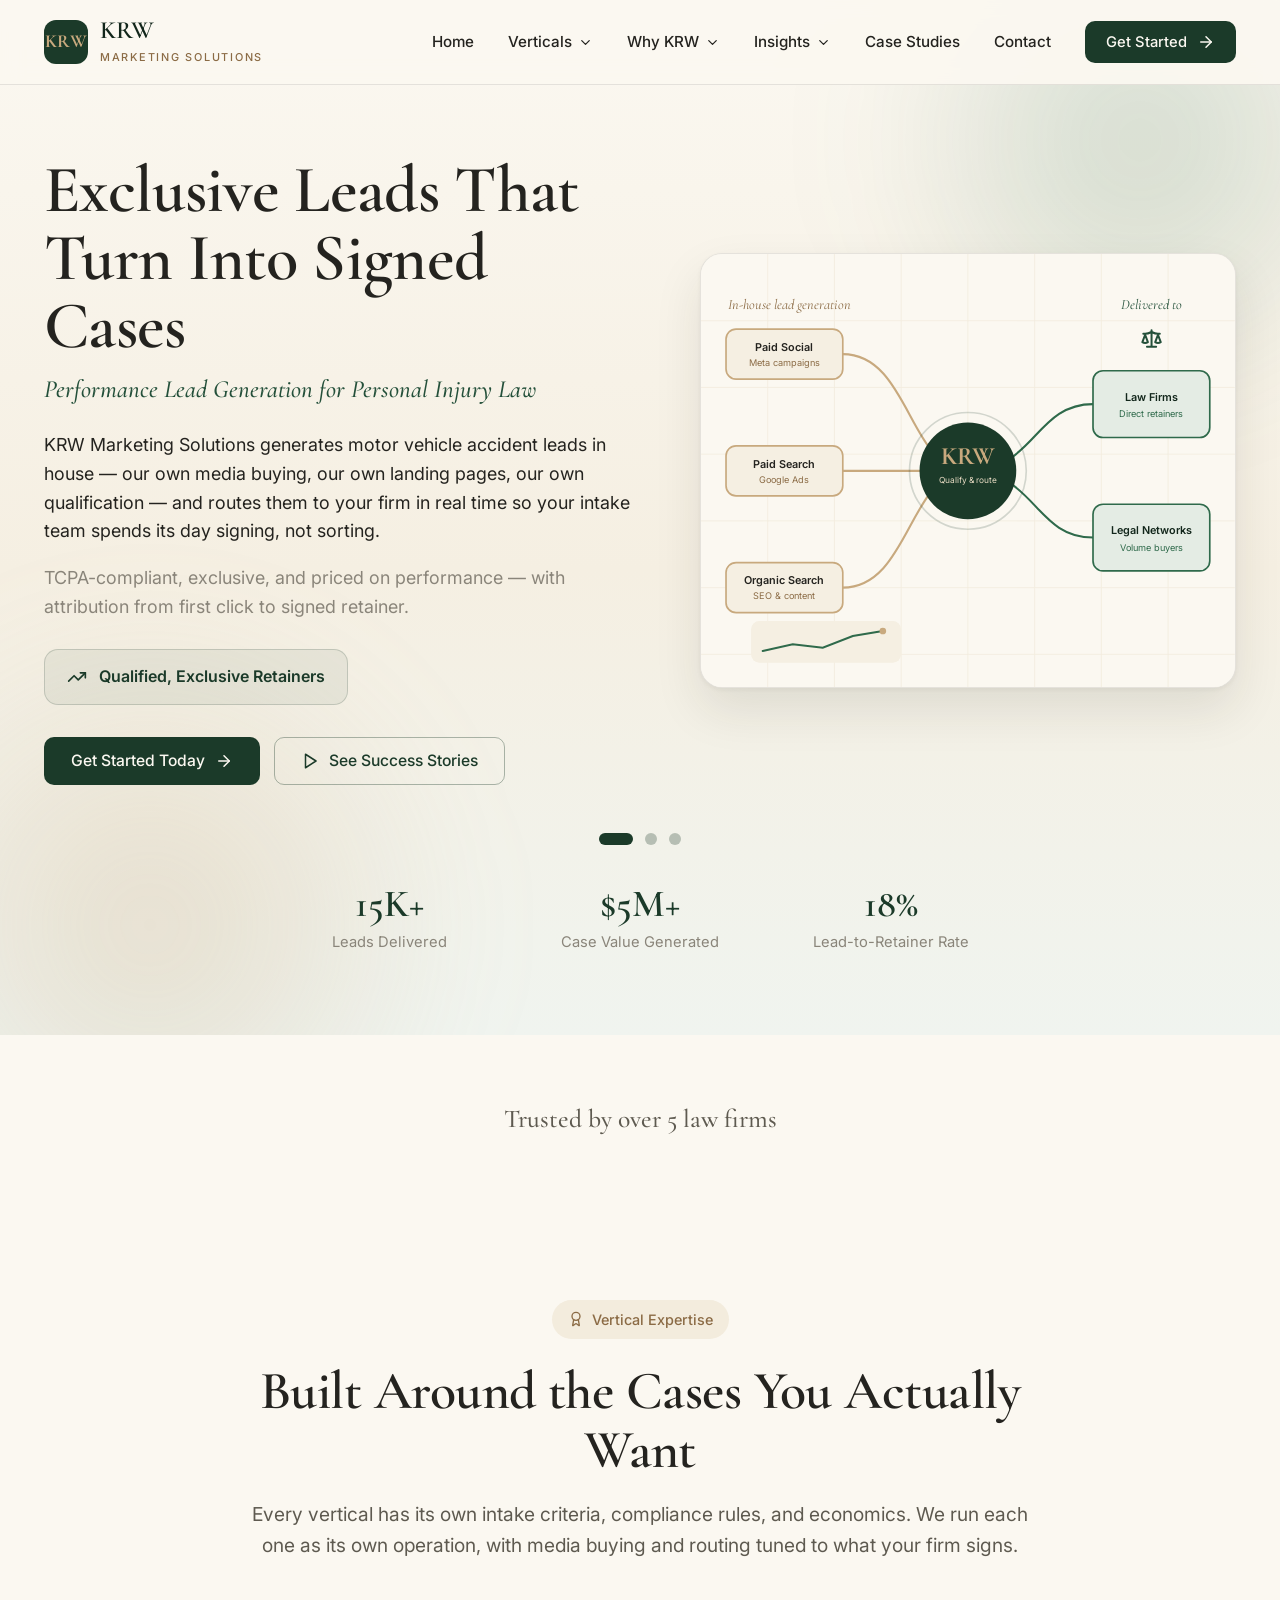
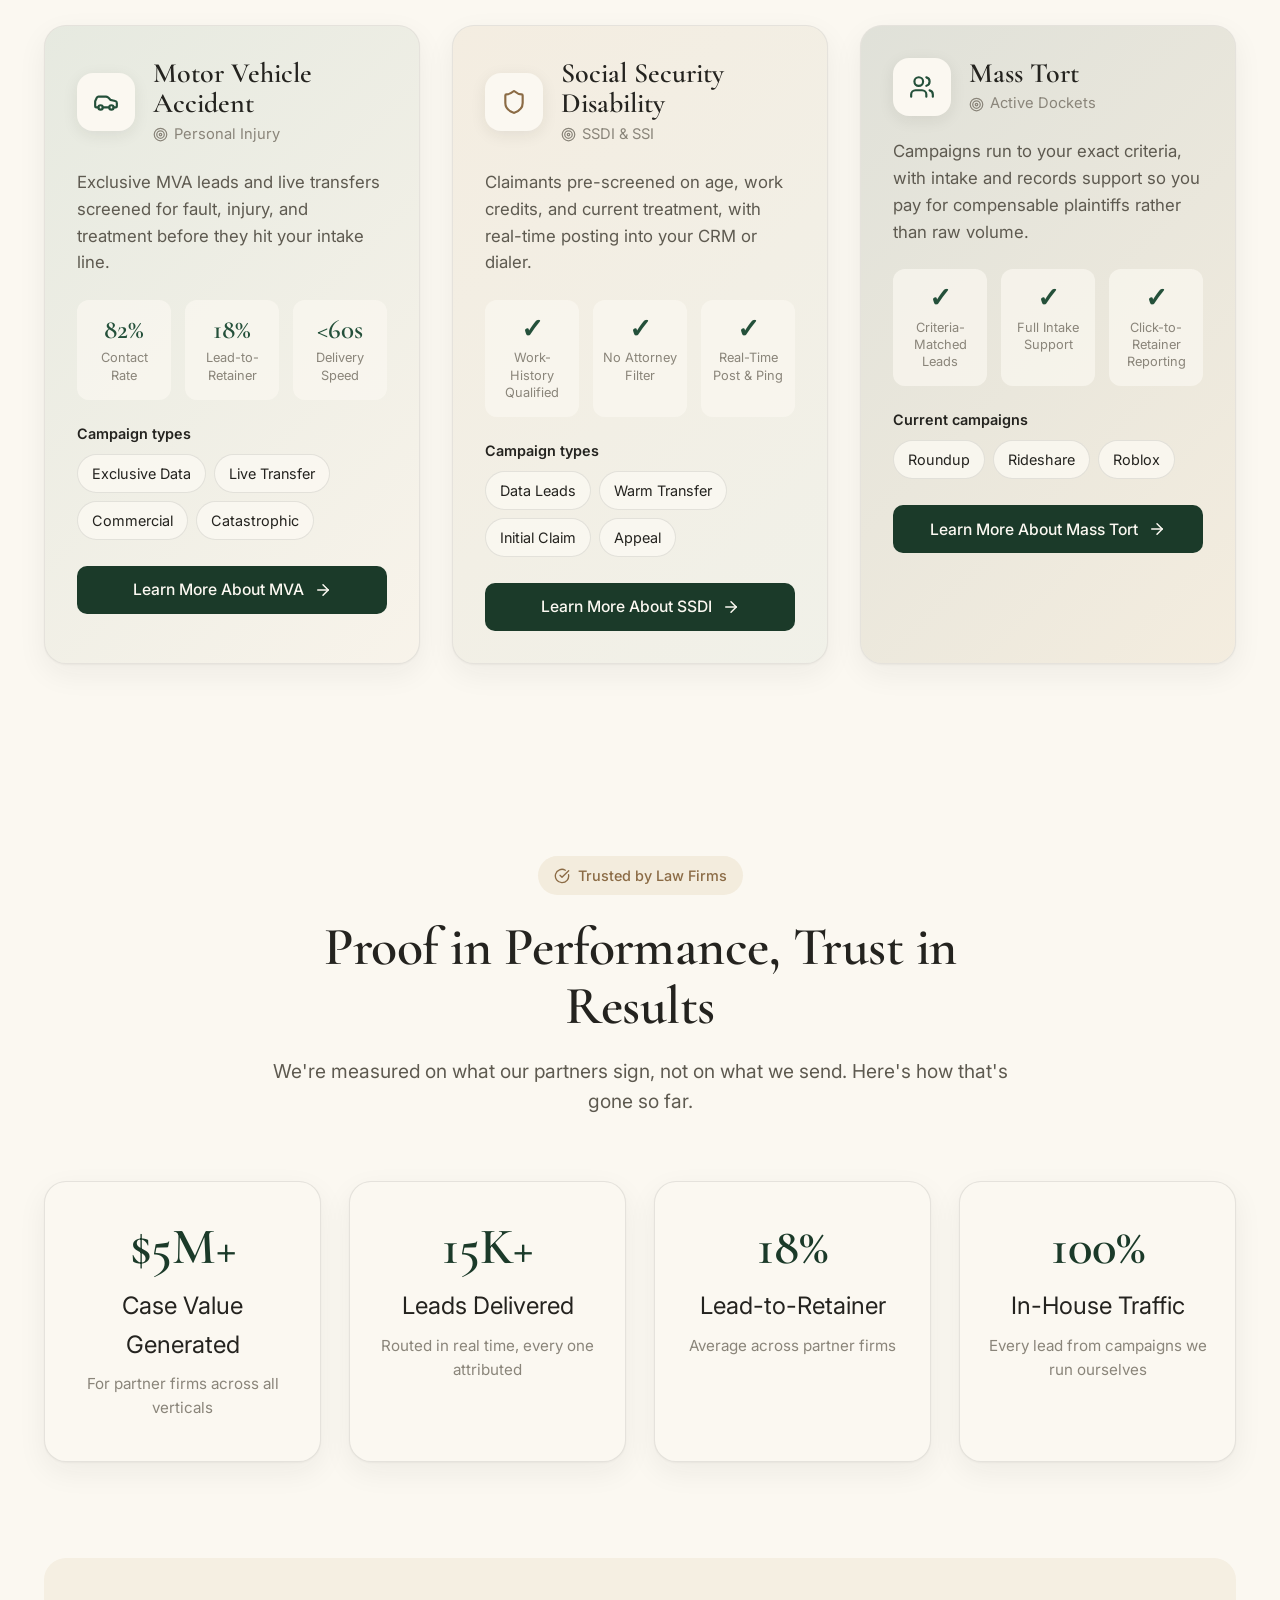
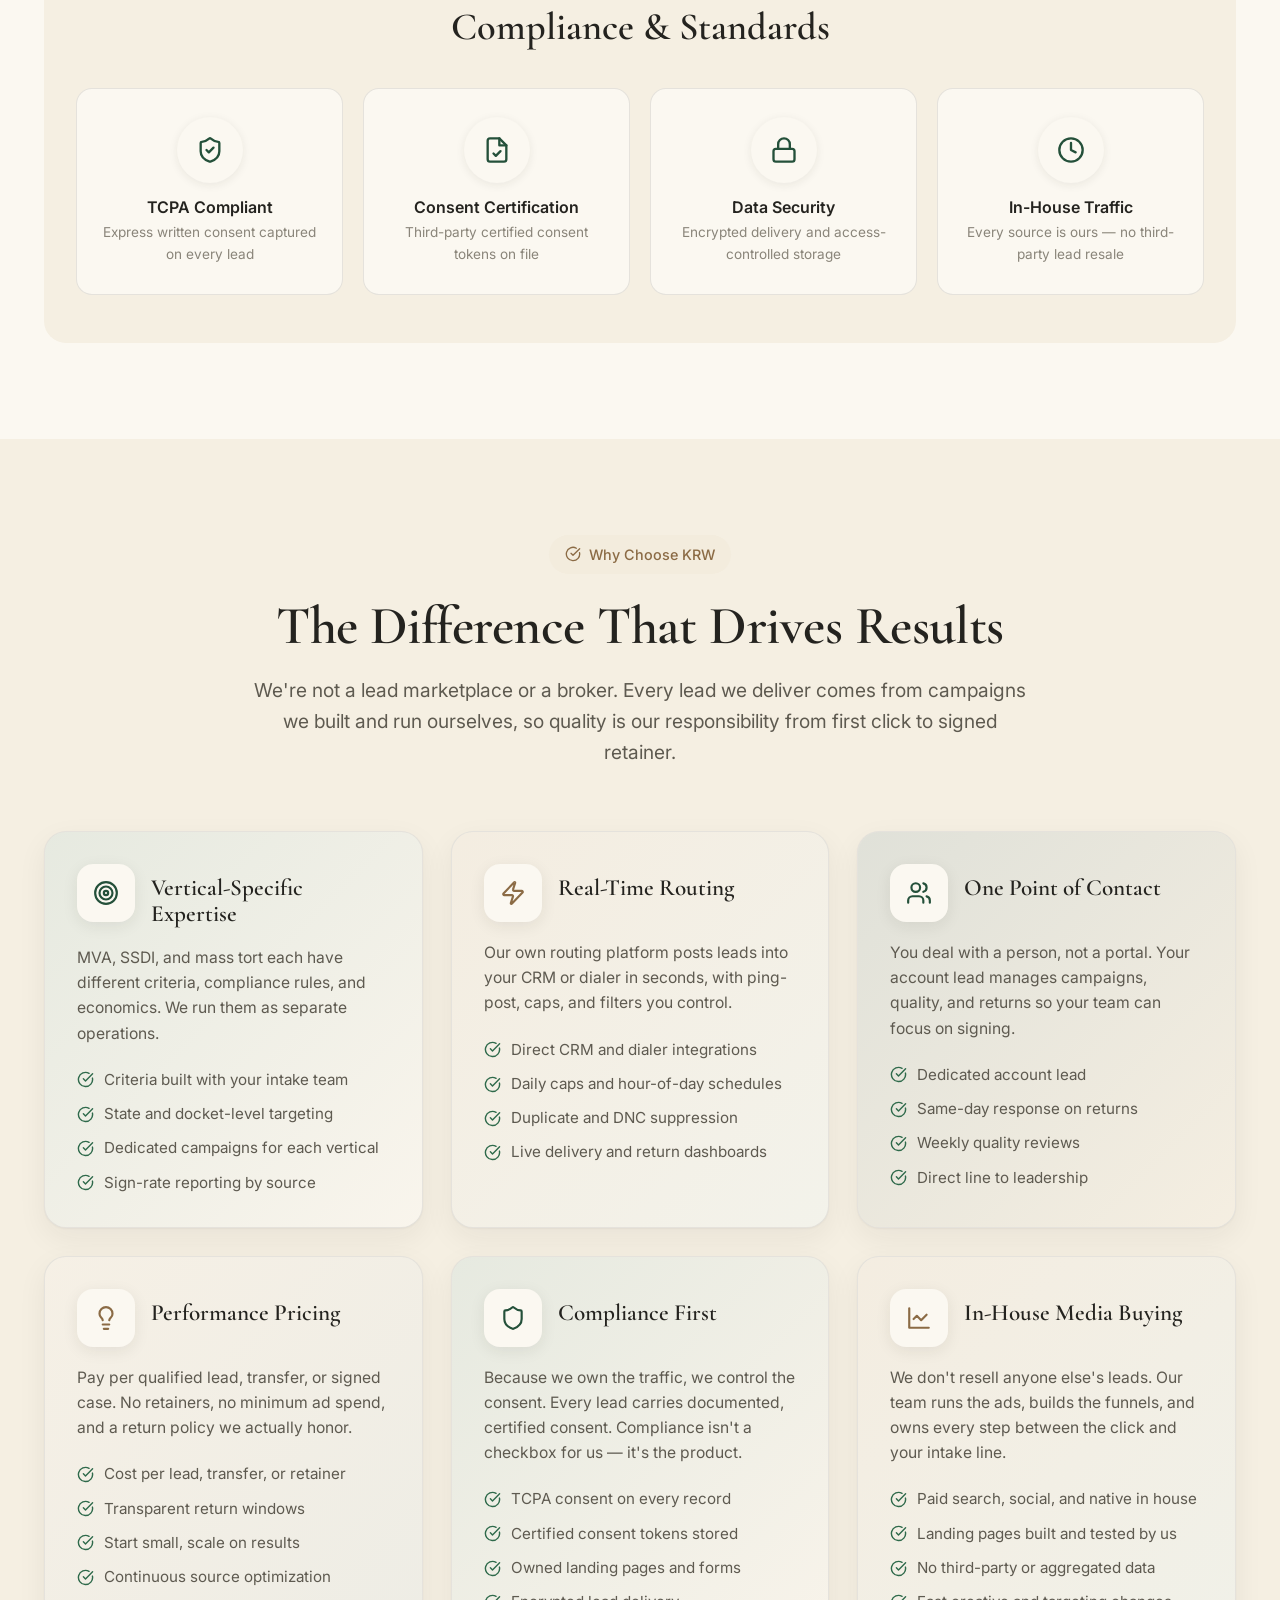
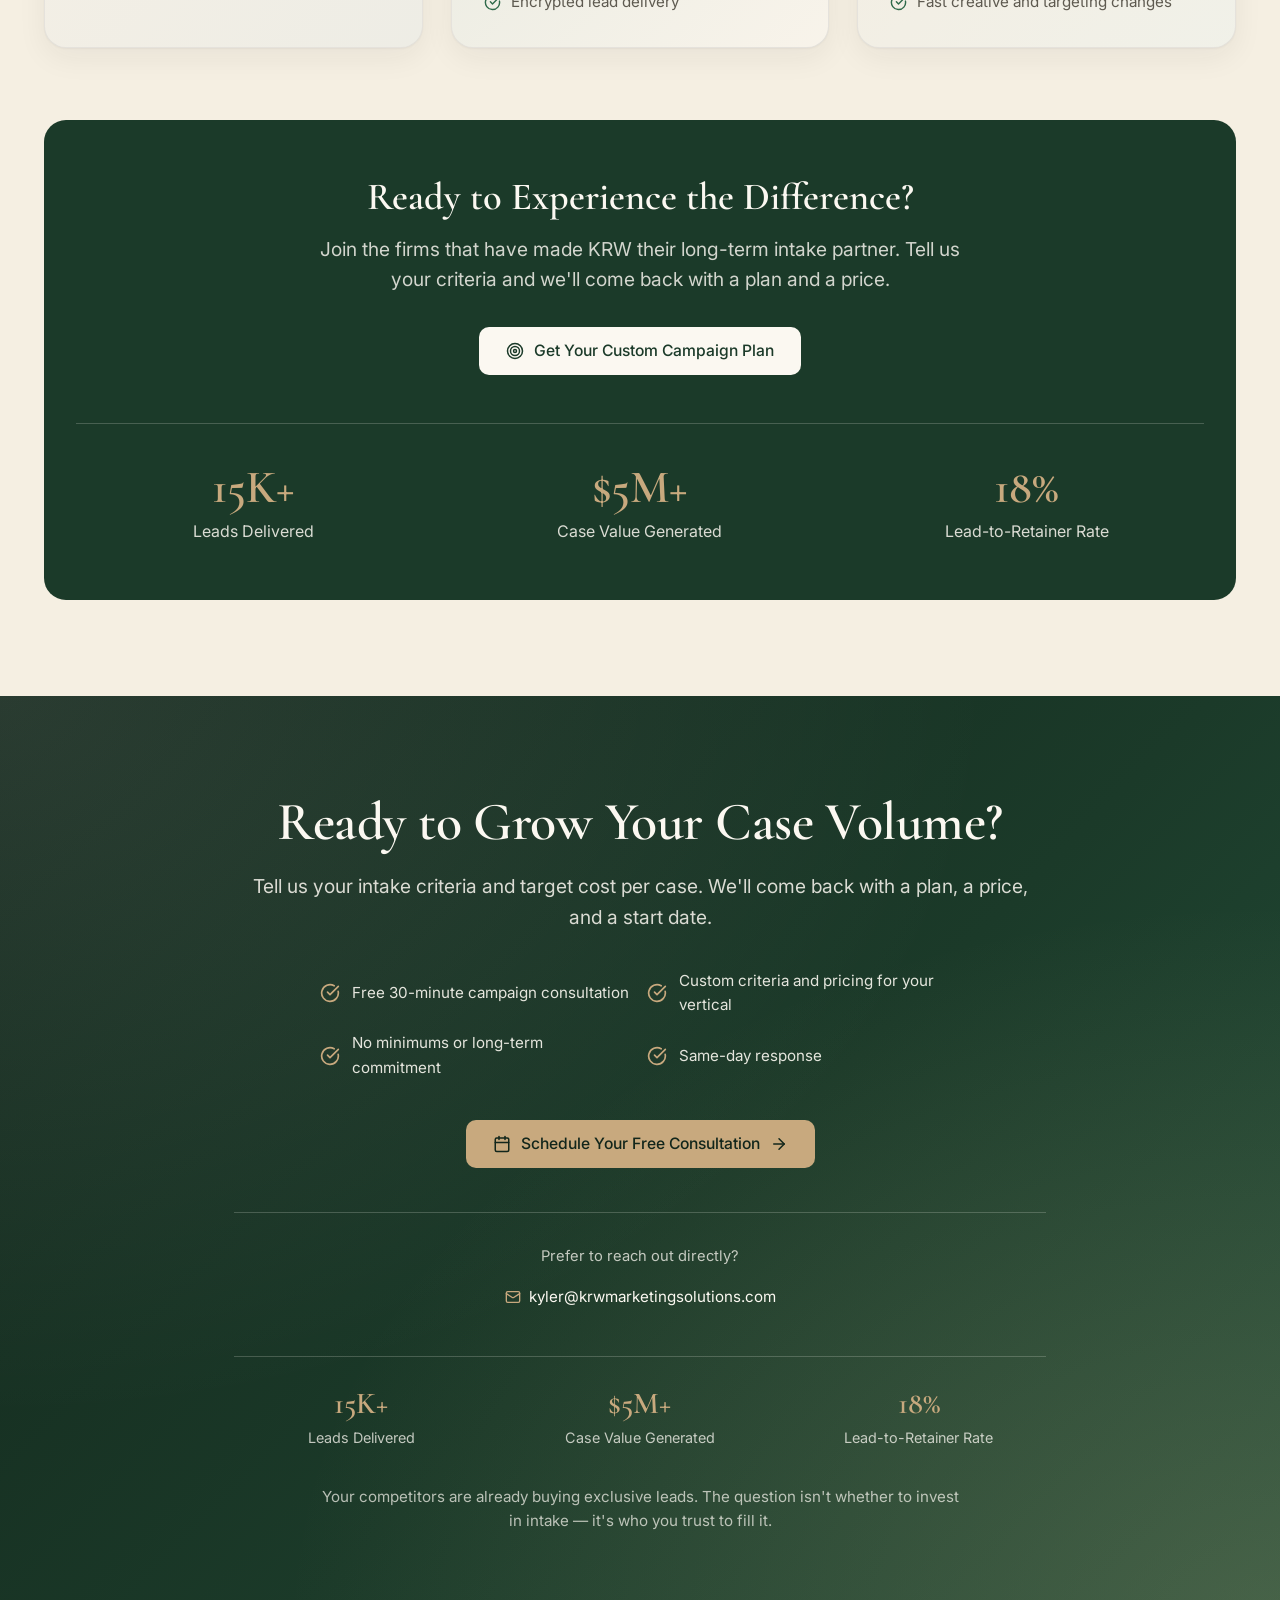
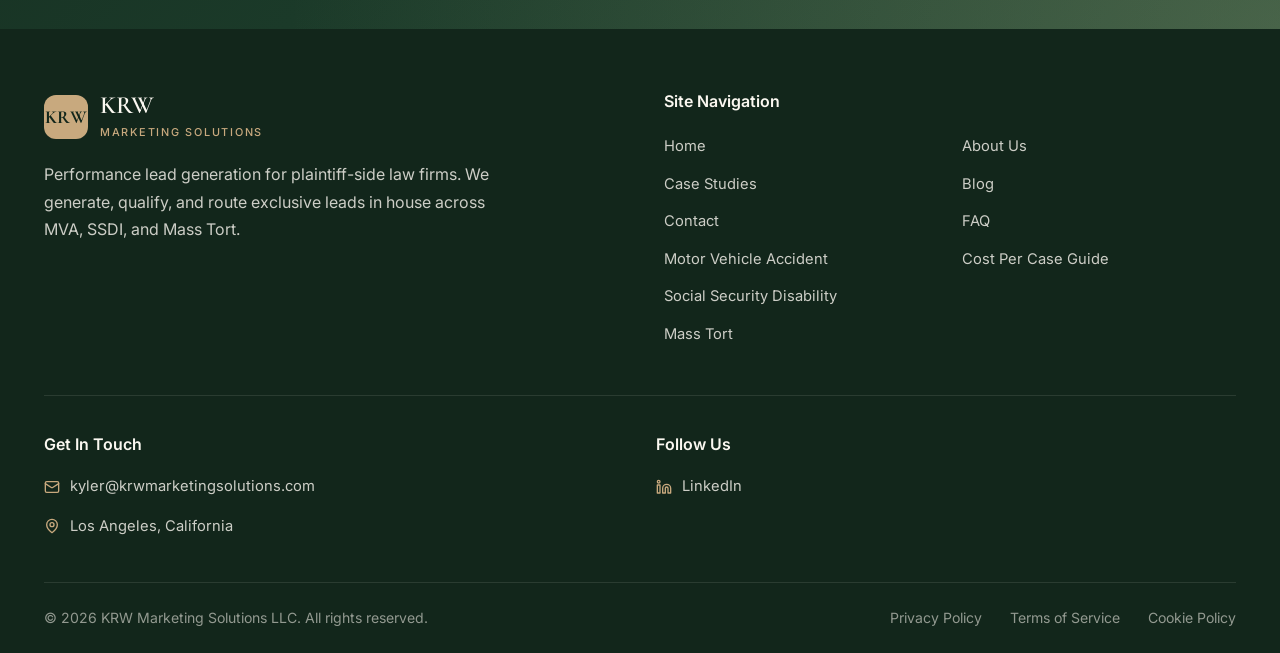
==== site/index.html @ 272a2d47 "Add the live homepage as the site base. This is the HTML currently served at krwmarketingsolutions.c" ====
<!DOCTYPE html>
<html lang="en">
<head>
  <meta charset="UTF-8">
<meta property="og:image" content="https://krwmarketingsolutions.com/.netlify/og-image/ad2ff3c24382fea40430a15f5a43f5e6.jpg">
<meta property="og:image:width" content="1200">
<meta property="og:image:height" content="630">

  <meta name="viewport" content="width=device-width, initial-scale=1.0">
  <title>KRW Marketing Solutions – Performance Lead Generation for Law Firms</title>
  <meta name="description" content="KRW Marketing Solutions generates exclusive, compliant leads in house for plaintiff-side law firms across MVA, SSDI, and Mass Tort.">
  <meta name="author" content="KRW Marketing Solutions LLC">

  <link rel="preconnect" href="https://fonts.googleapis.com">
  <link rel="preconnect" href="https://fonts.gstatic.com" crossorigin>
  <link href="https://fonts.googleapis.com/css2?family=Cormorant+Garamond:ital,wght@0,500;0,600;0,700;1,500;1,600&family=Inter:wght@400;500;600&display=swap" rel="stylesheet">

  <style>
    /* ============================================================
       TOKENS
       ============================================================ */
    :root {
      --green-900: #12261B;
      --green-800: #1B3A29;
      --green-700: #24503A;
      --green-600: #2F6A4B;
      --green-100: #E4ECE4;
      --green-050: #F0F4EF;

      --cream-050: #FBF8F1;
      --cream-100: #F5EFE2;
      --cream-200: #ECE3CF;

      --tan-700: #8B6B45;
      --tan-600: #A98860;
      --tan-500: #C8A97E;
      --tan-200: #E9DCC4;
      --tan-100: #F3ECDD;

      --ink: #24231F;
      --ink-soft: #5E5A50;
      --ink-muted: #8A857A;
      --line: rgba(36, 35, 31, 0.10);

      --serif: "Cormorant Garamond", Georgia, "Times New Roman", serif;
      --sans: "Inter", -apple-system, BlinkMacSystemFont, "Segoe UI", Roboto, sans-serif;

      --radius-lg: 22px;
      --radius-md: 14px;
      --radius-sm: 8px;
      --shadow-soft: 0 1px 2px rgba(36, 35, 31, 0.04), 0 10px 30px rgba(36, 35, 31, 0.06);
      --shadow-lift: 0 2px 4px rgba(36, 35, 31, 0.05), 0 22px 48px rgba(36, 35, 31, 0.10);

      --container: 1240px;
      --nav-h: 84px;
    }

    /* ============================================================
       BASE
       ============================================================ */
    *, *::before, *::after { box-sizing: border-box; }
    html { scroll-behavior: smooth; }
    body {
      margin: 0;
      font-family: var(--sans);
      font-size: 16px;
      line-height: 1.6;
      color: var(--ink);
      background: var(--cream-050);
      -webkit-font-smoothing: antialiased;
    }
    img, svg { max-width: 100%; display: block; }
    a { color: inherit; text-decoration: none; }
    button { font: inherit; cursor: pointer; }
    h1, h2, h3, h4 { margin: 0; font-family: var(--serif); font-weight: 600; line-height: 1.1; color: var(--ink); }
    p { margin: 0; }
    ul { margin: 0; padding: 0; list-style: none; }

    :focus-visible { outline: 2px solid var(--tan-600); outline-offset: 3px; border-radius: 4px; }
    @media (prefers-reduced-motion: reduce) {
      *, *::before, *::after { animation: none !important; transition: none !important; }
      html { scroll-behavior: auto; }
    }

    .container { width: 100%; max-width: var(--container); margin: 0 auto; padding: 0 24px; }
    .section { padding: 96px 0; }
    .section--tight { padding: 64px 0; }

    /* Type scale */
    .h-display { font-size: clamp(2.6rem, 5.2vw, 4.4rem); font-weight: 600; letter-spacing: -0.01em; line-height: 1.02; }
    .h1 { font-size: clamp(2.3rem, 4.2vw, 3.6rem); letter-spacing: -0.01em; }
    .h2 { font-size: clamp(1.9rem, 3vw, 2.6rem); }
    .h3 { font-size: 1.75rem; }
    .h4 { font-size: 1.45rem; }
    .lead { font-size: 1.2rem; line-height: 1.6; color: var(--ink-soft); }
    .body-sm { font-size: 0.95rem; color: var(--ink-soft); }
    .serif-italic { font-family: var(--serif); font-style: italic; font-weight: 500; }

    .section-head { text-align: center; max-width: 780px; margin: 0 auto 64px; }
    .section-head .h1 { margin-bottom: 20px; }

    /* Badge pill (Palo's soft orange badge → soft tan) */
    .badge {
      display: inline-flex; align-items: center; gap: 8px;
      padding: 8px 16px; border-radius: 999px;
      background: var(--tan-100); color: var(--tan-700);
      font-size: 0.9rem; font-weight: 500; margin-bottom: 22px;
    }
    .badge svg { width: 16px; height: 16px; }

    /* Buttons */
    .btn {
      display: inline-flex; align-items: center; justify-content: center; gap: 10px;
      padding: 14px 26px; border-radius: 10px; border: 1px solid transparent;
      font-size: 0.98rem; font-weight: 500; line-height: 1;
      transition: background-color .2s ease, color .2s ease, border-color .2s ease, transform .2s ease;
      white-space: nowrap;
    }
    .btn svg { width: 18px; height: 18px; }
    .btn--primary { background: var(--green-800); color: var(--cream-050); }
    .btn--primary:hover { background: var(--green-700); }
    .btn--secondary { background: transparent; color: var(--green-800); border-color: rgba(27, 58, 41, 0.35); }
    .btn--secondary:hover { background: var(--green-050); border-color: var(--green-800); }
    .btn--light { background: var(--cream-050); color: var(--green-800); }
    .btn--light:hover { background: var(--cream-200); }
    .btn--tan { background: var(--tan-500); color: var(--green-900); }
    .btn--tan:hover { background: var(--tan-600); }
    .btn--sm { padding: 11px 20px; font-size: 0.92rem; }
    .btn--full { width: 100%; }

    /* ============================================================
       NAV
       ============================================================ */
    .nav {
      position: fixed; top: 0; left: 0; right: 0; z-index: 50;
      background: rgba(251, 248, 241, 0.94);
      backdrop-filter: blur(10px);
      border-bottom: 1px solid var(--line);
    }
    .nav__inner { height: var(--nav-h); display: flex; align-items: center; justify-content: space-between; gap: 24px; }

    .brand { display: flex; align-items: center; gap: 12px; }
    .brand__mark {
      width: 44px; height: 44px; border-radius: 12px;
      background: var(--green-800); color: var(--tan-500);
      display: grid; place-items: center;
      font-family: var(--serif); font-weight: 700; font-size: 1.15rem; letter-spacing: 0.02em;
    }
    .brand__name { font-family: var(--serif); font-weight: 600; font-size: 1.55rem; letter-spacing: 0.01em; color: var(--green-900); line-height: 1; }
    .brand__sub { display: block; font-family: var(--sans); font-size: 0.68rem; letter-spacing: 0.16em; color: var(--tan-700); margin-top: 3px; font-weight: 500; }

    .nav__links { display: none; align-items: center; gap: 34px; }
    @media (min-width: 1024px) { .nav__links { display: flex; } }

    .nav__link, .nav__drop > button {
      position: relative; background: none; border: 0; padding: 6px 0;
      font-size: 0.95rem; font-weight: 500; color: var(--ink);
      display: inline-flex; align-items: center; gap: 6px;
    }
    .nav__link::after, .nav__drop > button::after {
      content: ""; position: absolute; left: 0; bottom: 0; height: 2px; width: 0;
      background: var(--tan-600); transition: width .25s ease;
    }
    .nav__link:hover::after, .nav__drop:hover > button::after { width: 100%; }
    .nav__drop { position: relative; }
    .nav__drop svg { width: 15px; height: 15px; transition: transform .2s ease; }
    .nav__drop:hover svg { transform: rotate(180deg); }
    .nav__menu {
      position: absolute; top: calc(100% + 10px); left: 0; min-width: 210px;
      background: var(--cream-050); border: 1px solid var(--line); border-radius: 12px;
      box-shadow: var(--shadow-lift); padding: 8px 0;
      opacity: 0; visibility: hidden; transform: translateY(6px);
      transition: opacity .18s ease, transform .18s ease, visibility .18s;
    }
    .nav__drop:hover .nav__menu, .nav__drop:focus-within .nav__menu { opacity: 1; visibility: visible; transform: translateY(0); }
    .nav__menu a { display: block; padding: 9px 16px; font-size: 0.92rem; color: var(--ink); }
    .nav__menu a:hover { background: var(--green-050); color: var(--green-800); }

    .nav__toggle {
      display: inline-grid; place-items: center; width: 42px; height: 42px;
      border: 1px solid var(--line); border-radius: 10px; background: transparent; color: var(--ink);
    }
    .nav__toggle svg { width: 22px; height: 22px; }
    @media (min-width: 1024px) { .nav__toggle { display: none; } }

    .nav__mobile {
      display: none; border-top: 1px solid var(--line); padding: 16px 0 24px;
      background: var(--cream-050);
    }
    .nav__mobile.is-open { display: block; }
    .nav__mobile a, .nav__mobile summary { display: block; padding: 10px 0; font-weight: 500; }
    .nav__mobile details { border-bottom: 1px solid var(--line); }
    .nav__mobile summary { cursor: pointer; list-style: none; display: flex; justify-content: space-between; align-items: center; }
    .nav__mobile summary::-webkit-details-marker { display: none; }
    .nav__mobile details a { padding: 8px 0 8px 16px; font-weight: 400; color: var(--ink-soft); }
    .nav__mobile .btn { margin-top: 16px; }

    /* ============================================================
       HERO
       ============================================================ */
    .hero {
      position: relative; isolation: isolate; overflow: hidden;
      padding: calc(var(--nav-h) + 72px) 0 80px;
      background: linear-gradient(180deg, var(--cream-050) 0%, var(--cream-100) 55%, var(--green-050) 100%);
    }
    .hero__glow { position: absolute; z-index: -1; border-radius: 50%; filter: blur(60px); pointer-events: none; }
    .hero__glow--a { top: -140px; right: -140px; width: 560px; height: 560px; background: radial-gradient(closest-side, rgba(47,106,75,0.20), rgba(47,106,75,0)); }
    .hero__glow--b { bottom: -200px; left: -160px; width: 620px; height: 620px; background: radial-gradient(closest-side, rgba(200,169,126,0.28), rgba(200,169,126,0)); }

    .hero__grid { display: grid; gap: 48px; align-items: center; }
    @media (min-width: 1024px) { .hero__grid { grid-template-columns: 1.05fr 0.95fr; gap: 64px; } }

    .hero__sub { font-size: 1.55rem; color: var(--green-700); margin: 10px 0 22px; }
    .hero__text { font-size: 1.12rem; color: var(--ink); max-width: 620px; margin-bottom: 18px; }
    .hero__note { font-size: 1.12rem; color: var(--ink-muted); max-width: 620px; margin-bottom: 28px; }

    .hero__pill {
      display: inline-flex; align-items: center; gap: 12px;
      padding: 14px 22px; border-radius: 14px;
      background: rgba(27, 58, 41, 0.06); border: 1px solid rgba(27, 58, 41, 0.18);
      color: var(--green-800); font-weight: 600; margin-bottom: 32px;
    }
    .hero__pill svg { width: 20px; height: 20px; }
    .hero__actions { display: flex; flex-wrap: wrap; gap: 14px; }

    .hero__visual {
      border-radius: var(--radius-lg); overflow: hidden;
      background: var(--cream-050); border: 1px solid var(--line);
      box-shadow: var(--shadow-lift);
    }
    .hero__visual svg { width: 100%; height: auto; }

    .hero__slide { display: none; }
    .hero__slide.is-active { display: block; }

    .hero__dots { display: flex; justify-content: center; gap: 12px; margin: 48px 0 40px; }
    .hero__dot {
      width: 12px; height: 12px; border-radius: 999px; border: 0; padding: 0;
      background: rgba(27, 58, 41, 0.28); transition: width .3s ease, background-color .3s ease;
    }
    .hero__dot:hover { background: rgba(27, 58, 41, 0.5); }
    .hero__dot.is-active { width: 34px; background: var(--green-800); }

    .hero__stats { display: grid; grid-template-columns: repeat(3, 1fr); gap: 32px; max-width: 720px; margin: 0 auto; text-align: center; }
    .hero__stat-num { font-family: var(--serif); font-weight: 600; font-size: 2.4rem; color: var(--green-800); line-height: 1; margin-bottom: 8px; }
    .hero__stat-label { font-size: 0.92rem; color: var(--ink-muted); }
    @media (max-width: 640px) { .hero__stats { grid-template-columns: 1fr; gap: 24px; } }

    /* ============================================================
       LOGO STRIP
       ============================================================ */
    .logos { text-align: center; }
    .logos p { font-family: var(--serif); font-size: 1.6rem; font-weight: 500; color: var(--ink-soft); }
    .logos__row { display: flex; flex-wrap: wrap; justify-content: center; align-items: center; gap: 20px 48px; opacity: 0.85; }
    .logos__item {
      font-family: var(--serif); font-size: 1.4rem; font-weight: 600; letter-spacing: 0.02em;
      color: var(--ink-soft); padding: 10px 6px; border-bottom: 2px solid transparent;
    }

    /* ============================================================
       CARDS (shared)
       ============================================================ */
    .card {
      position: relative; overflow: hidden;
      background: var(--cream-050); border: 1px solid var(--line);
      border-radius: var(--radius-lg); box-shadow: var(--shadow-soft);
    }
    .card--tint::before {
      content: ""; position: absolute; inset: 0; z-index: 0;
      background: linear-gradient(135deg, var(--tint-a, rgba(47,106,75,0.08)), var(--tint-b, rgba(200,169,126,0.10)));
    }
    .card > * { position: relative; z-index: 1; }

    .icon-box {
      width: 58px; height: 58px; border-radius: 16px; flex-shrink: 0;
      background: var(--cream-050); box-shadow: 0 4px 16px rgba(36,35,31,0.08);
      display: grid; place-items: center; color: var(--green-700);
    }
    .icon-box svg { width: 26px; height: 26px; }
    .icon-box--tan { color: var(--tan-700); }

    .check-list li { display: flex; align-items: center; gap: 10px; font-size: 0.95rem; color: var(--ink-soft); }
    .check-list li + li { margin-top: 10px; }
    .check-list svg { width: 17px; height: 17px; flex-shrink: 0; color: var(--green-600); }

    /* ============================================================
       VERTICALS
       ============================================================ */
    .verticals__grid { display: grid; gap: 32px; }
    @media (min-width: 768px) { .verticals__grid { grid-template-columns: 1fr 1fr; } }
    @media (min-width: 1100px) { .verticals__grid { grid-template-columns: repeat(3, 1fr); } .vcard { padding: 28px; } .vcard__stats { gap: 10px; } }

    .vcard { padding: 32px; }
    .vcard__head { display: flex; align-items: center; gap: 18px; margin-bottom: 22px; }
    .vcard__meta { display: flex; align-items: center; gap: 6px; font-size: 0.92rem; color: var(--ink-muted); margin-top: 4px; }
    .vcard__meta svg { width: 15px; height: 15px; }
    .vcard__desc { font-size: 1.05rem; color: var(--ink-soft); margin-bottom: 24px; }
    .vcard__stats { display: grid; grid-template-columns: repeat(3, 1fr); gap: 14px; margin-bottom: 26px; }
    @media (max-width: 520px) { .vcard__stats { grid-template-columns: 1fr; } }
    .vcard__stat { text-align: center; padding: 16px 10px; border-radius: 12px; background: rgba(251, 248, 241, 0.7); }
    .vcard__stat-num { font-family: var(--serif); font-weight: 600; font-size: 1.7rem; color: var(--green-700); line-height: 1; margin-bottom: 6px; }
    .vcard__stat-label { font-size: 0.8rem; color: var(--ink-muted); line-height: 1.35; }
    .vcard__features { margin-bottom: 26px; }
    .vcard__features h4 { font-family: var(--sans); font-size: 0.9rem; font-weight: 600; margin-bottom: 12px; }
    .chips { display: flex; flex-wrap: wrap; gap: 8px; }
    .chip { padding: 7px 14px; border-radius: 999px; background: rgba(251, 248, 241, 0.85); border: 1px solid var(--line); font-size: 0.9rem; }

    /* ============================================================
       PROOF
       ============================================================ */
    .proof__stats { display: grid; gap: 28px; margin-bottom: 96px; }
    @media (min-width: 640px) { .proof__stats { grid-template-columns: 1fr 1fr; } }
    @media (min-width: 1024px) { .proof__stats { grid-template-columns: repeat(4, 1fr); } }
    .stat-card { text-align: center; padding: 40px 24px; }
    .stat-card__num { font-family: var(--serif); font-weight: 600; font-size: 3.2rem; line-height: 1; color: var(--green-800); margin-bottom: 14px; }
    .stat-card__title { font-size: 1.5rem; margin-bottom: 8px; }
    .stat-card__desc { font-size: 0.95rem; color: var(--ink-muted); }

    .proof__sub { text-align: center; margin-bottom: 48px; }


    .awards { background: var(--cream-100); border-radius: var(--radius-lg); padding: 48px 32px; }
    .awards .h2 { text-align: center; margin-bottom: 40px; }
    .awards__grid { display: grid; gap: 20px; }
    @media (min-width: 640px) { .awards__grid { grid-template-columns: 1fr 1fr; } }
    @media (min-width: 1024px) { .awards__grid { grid-template-columns: repeat(4, 1fr); } }
    .award { text-align: center; padding: 28px 20px; background: var(--cream-050); border-radius: 16px; border: 1px solid var(--line); }
    .award__ring {
      width: 66px; height: 66px; border-radius: 50%; margin: 0 auto 16px;
      display: grid; place-items: center; background: var(--cream-050);
      box-shadow: 0 2px 10px rgba(36,35,31,0.08); color: var(--green-700);
    }
    .award__ring svg { width: 28px; height: 28px; }
    .award h4 { font-family: var(--sans); font-size: 1rem; font-weight: 600; margin-bottom: 6px; }
    .award p { font-size: 0.85rem; color: var(--ink-muted); }

    /* ============================================================
       WHY KRW
       ============================================================ */
    .why { background: var(--cream-100); }
    .why__grid { display: grid; gap: 28px; margin-bottom: 72px; }
    @media (min-width: 768px) { .why__grid { grid-template-columns: 1fr 1fr; } }
    @media (min-width: 1024px) { .why__grid { grid-template-columns: repeat(3, 1fr); } }
    .wcard { padding: 32px; }
    .wcard__head { display: flex; align-items: flex-start; gap: 16px; margin-bottom: 18px; }
    .wcard__head .h4 { padding-top: 12px; }
    .wcard__desc { font-size: 0.98rem; color: var(--ink-soft); margin-bottom: 22px; }

    .cta-box {
      background: var(--green-800); color: var(--cream-050);
      border-radius: var(--radius-lg); padding: 56px 32px; text-align: center;
    }
    .cta-box .h2 { color: var(--cream-050); margin-bottom: 16px; }
    .cta-box .lead { color: rgba(251, 248, 241, 0.82); max-width: 640px; margin: 0 auto 32px; }
    .cta-box__stats {
      display: grid; gap: 32px; margin-top: 48px; padding-top: 40px;
      border-top: 1px solid rgba(251, 248, 241, 0.2);
    }
    @media (min-width: 640px) { .cta-box__stats { grid-template-columns: repeat(3, 1fr); } }
    .cta-box__num { font-family: var(--serif); font-weight: 600; font-size: 2.9rem; line-height: 1; margin-bottom: 8px; color: var(--tan-500); }
    .cta-box__label { color: rgba(251, 248, 241, 0.85); }

    /* ============================================================
       FINAL CTA
       ============================================================ */
    .final {
      position: relative; overflow: hidden; color: var(--cream-050);
      background: linear-gradient(135deg, var(--green-900) 0%, var(--green-800) 55%, var(--green-700) 100%);
    }
    .final::before { content: ""; position: absolute; inset: 0; background: radial-gradient(ellipse at top left, rgba(251,248,241,0.10), transparent 55%); }
    .final::after { content: ""; position: absolute; inset: 0; background: radial-gradient(ellipse at bottom right, rgba(200,169,126,0.22), transparent 55%); }
    .final .container { position: relative; z-index: 1; text-align: center; max-width: 860px; }
    .final .h1 { color: var(--cream-050); margin-bottom: 20px; }
    .final .lead { color: rgba(251, 248, 241, 0.85); margin-bottom: 36px; }
    .final__checks { display: grid; gap: 14px; max-width: 640px; margin: 0 auto 40px; text-align: left; }
    @media (min-width: 640px) { .final__checks { grid-template-columns: 1fr 1fr; } }
    .final__checks li { display: flex; align-items: center; gap: 12px; font-size: 0.95rem; color: rgba(251,248,241,0.9); }
    .final__checks svg { width: 20px; height: 20px; color: var(--tan-500); flex-shrink: 0; }
    .final__direct { margin-top: 44px; padding-top: 32px; border-top: 1px solid rgba(251,248,241,0.2); }
    .final__direct p { color: rgba(251,248,241,0.75); font-size: 0.92rem; margin-bottom: 16px; }
    .final__direct a { display: inline-flex; align-items: center; gap: 8px; color: var(--cream-050); font-size: 0.95rem; }
    .final__direct svg { width: 16px; height: 16px; color: var(--tan-500); }
    .final__stats { display: grid; gap: 24px; margin-top: 44px; padding-top: 32px; border-top: 1px solid rgba(251,248,241,0.2); }
    @media (min-width: 640px) { .final__stats { grid-template-columns: repeat(3, 1fr); } }
    .final__stat-num { font-family: var(--serif); font-weight: 600; font-size: 1.9rem; line-height: 1; margin-bottom: 6px; color: var(--tan-500); }
    .final__stat-label { font-size: 0.9rem; color: rgba(251,248,241,0.75); }
    .final__closing { margin-top: 36px; font-size: 0.95rem; color: rgba(251,248,241,0.7); max-width: 640px; margin-left: auto; margin-right: auto; }

    /* ============================================================
       FOOTER
       ============================================================ */
    .footer { background: var(--green-900); color: rgba(251,248,241,0.8); }
    .footer__top { padding: 64px 0 48px; display: grid; gap: 48px; }
    @media (min-width: 1024px) { .footer__top { grid-template-columns: 1fr 1fr; } }
    .footer .brand__mark { background: var(--tan-500); color: var(--green-900); }
    .footer .brand__name { color: var(--cream-050); }
    .footer .brand__sub { color: var(--tan-500); }
    .footer__about { margin-top: 20px; max-width: 480px; line-height: 1.7; }
    .footer h4 { font-family: var(--sans); font-size: 1rem; font-weight: 600; color: var(--cream-050); margin-bottom: 22px; }
    .footer__cols { display: grid; grid-template-columns: 1fr 1fr; gap: 24px; }
    .footer__cols li + li { margin-top: 12px; }
    .footer__cols a { position: relative; font-size: 0.92rem; }
    .footer__cols a::after { content: ""; position: absolute; left: 0; bottom: -3px; height: 1px; width: 0; background: var(--tan-500); transition: width .25s ease; }
    .footer__cols a:hover { color: var(--cream-050); }
    .footer__cols a:hover::after { width: 100%; }
    .footer__mid { padding: 40px 0; border-top: 1px solid rgba(251,248,241,0.1); display: grid; gap: 32px; }
    @media (min-width: 768px) { .footer__mid { grid-template-columns: 1fr 1fr; } }
    .footer__mid a { display: inline-flex; align-items: center; gap: 10px; font-size: 0.92rem; }
    .footer__mid a:hover { color: var(--cream-050); }
    .footer__mid svg { width: 16px; height: 16px; color: var(--tan-500); }
    .footer__mid li + li { margin-top: 12px; }
    .footer__bottom { padding: 24px 0; border-top: 1px solid rgba(251,248,241,0.1); font-size: 0.88rem; color: rgba(251,248,241,0.55); display: flex; flex-direction: column; gap: 12px; align-items: center; }
    @media (min-width: 768px) { .footer__bottom { flex-direction: row; justify-content: space-between; } }
    .footer__policies { display: flex; gap: 28px; }
    .footer__policies a:hover { color: var(--cream-050); }
  </style>
</head>

<body>

  <!-- ==================================================================
       NAV
       ================================================================== -->
  <nav class="nav" aria-label="Primary">
    <div class="container">
      <div class="nav__inner">
        <a class="brand" href="#top" aria-label="KRW Marketing Solutions home">
          <!-- Swap the mark + wordmark for your logo image when ready -->
          <span class="brand__mark">KRW</span>
          <span>
            <span class="brand__name">KRW</span>
            <span class="brand__sub">MARKETING SOLUTIONS</span>
          </span>
        </a>

        <div class="nav__links">
          <a class="nav__link" href="#top">Home</a>

          <div class="nav__drop">
            <button type="button" aria-haspopup="true">Verticals
              <svg viewBox="0 0 24 24" fill="none" stroke="currentColor" stroke-width="2" stroke-linecap="round" stroke-linejoin="round"><path d="m6 9 6 6 6-6"/></svg>
            </button>
            <div class="nav__menu">
              <a href="#verticals">Motor Vehicle Accident</a>
              <a href="#verticals">Social Security Disability</a>
              <a href="#verticals">Mass Tort</a>
            </div>
          </div>

          <div class="nav__drop">
            <button type="button" aria-haspopup="true">Why KRW
              <svg viewBox="0 0 24 24" fill="none" stroke="currentColor" stroke-width="2" stroke-linecap="round" stroke-linejoin="round"><path d="m6 9 6 6 6-6"/></svg>
            </button>
            <div class="nav__menu">
              <a href="#why">About Us</a>
            </div>
          </div>

          <div class="nav__drop">
            <button type="button" aria-haspopup="true">Insights
              <svg viewBox="0 0 24 24" fill="none" stroke="currentColor" stroke-width="2" stroke-linecap="round" stroke-linejoin="round"><path d="m6 9 6 6 6-6"/></svg>
            </button>
            <div class="nav__menu">
              <a href="#">Blog</a>
              <a href="#">FAQ</a>
              <a href="#">Cost Per Case Guide</a>
            </div>
          </div>

          <a class="nav__link" href="#proof">Case Studies</a>
          <a class="nav__link" href="#contact">Contact</a>
          <a class="btn btn--primary btn--sm" href="#contact">Get Started
            <svg viewBox="0 0 24 24" fill="none" stroke="currentColor" stroke-width="2" stroke-linecap="round" stroke-linejoin="round"><path d="M5 12h14"/><path d="m12 5 7 7-7 7"/></svg>
          </a>
        </div>

        <button class="nav__toggle" type="button" aria-label="Toggle navigation menu" aria-expanded="false" aria-controls="mobileNav">
          <svg viewBox="0 0 24 24" fill="none" stroke="currentColor" stroke-width="2" stroke-linecap="round"><line x1="4" x2="20" y1="6" y2="6"/><line x1="4" x2="20" y1="12" y2="12"/><line x1="4" x2="20" y1="18" y2="18"/></svg>
        </button>
      </div>

      <div class="nav__mobile" id="mobileNav">
        <a href="#top">Home</a>
        <details>
          <summary>Verticals <span>+</span></summary>
          <a href="#verticals">Motor Vehicle Accident</a>
          <a href="#verticals">Social Security Disability</a>
          <a href="#verticals">Mass Tort</a>
        </details>
        <details>
          <summary>Why KRW <span>+</span></summary>
          <a href="#why">About Us</a>
        </details>
        <details>
          <summary>Insights <span>+</span></summary>
          <a href="#">Blog</a>
          <a href="#">FAQ</a>
          <a href="#">Cost Per Case Guide</a>
        </details>
        <a href="#proof">Case Studies</a>
        <a href="#contact">Contact</a>
        <a class="btn btn--primary btn--full" href="#contact">Get Started</a>
      </div>
    </div>
  </nav>

  <main id="top">

    <!-- ==================================================================
         HERO (carousel: MVA / SSDI / Mass Tort)
         ================================================================== -->
    <section class="hero">
      <div class="hero__glow hero__glow--a" aria-hidden="true"></div>
      <div class="hero__glow hero__glow--b" aria-hidden="true"></div>

      <div class="container">

        <!-- Slide 1: MVA -->
        <div class="hero__slide is-active" data-slide="0">
          <div class="hero__grid">
            <div>
              <h1 class="h-display">Exclusive Leads That Turn Into Signed Cases</h1>
              <p class="hero__sub serif-italic">Performance Lead Generation for Personal Injury Law</p>
              <p class="hero__text">KRW Marketing Solutions generates motor vehicle accident leads in house — our own media buying, our own landing pages, our own qualification — and routes them to your firm in real time so your intake team spends its day signing, not sorting.</p>
              <p class="hero__note">TCPA-compliant, exclusive, and priced on performance — with attribution from first click to signed retainer.</p>
              <div class="hero__pill">
                <svg viewBox="0 0 24 24" fill="none" stroke="currentColor" stroke-width="2" stroke-linecap="round" stroke-linejoin="round"><polyline points="22 7 13.5 15.5 8.5 10.5 2 17"/><polyline points="16 7 22 7 22 13"/></svg>
                Qualified, Exclusive Retainers
              </div>
              <div class="hero__actions">
                <a class="btn btn--primary" href="#contact">Get Started Today
                  <svg viewBox="0 0 24 24" fill="none" stroke="currentColor" stroke-width="2" stroke-linecap="round" stroke-linejoin="round"><path d="M5 12h14"/><path d="m12 5 7 7-7 7"/></svg>
                </a>
                <a class="btn btn--secondary" href="#proof">
                  <svg viewBox="0 0 24 24" fill="none" stroke="currentColor" stroke-width="2" stroke-linecap="round" stroke-linejoin="round"><polygon points="6 3 20 12 6 21 6 3"/></svg>
                  See Success Stories
                </a>
              </div>
            </div>
            <div class="hero__visual" aria-hidden="true">
              <!-- Abstract lead-flow illustration: campaigns → KRW → firms -->
              <svg viewBox="0 0 640 520" xmlns="http://www.w3.org/2000/svg" role="img">
                <rect width="640" height="520" fill="#FBF8F1"/>
                <g opacity="0.55" stroke="#ECE3CF" stroke-width="1">
                  <path d="M0 80H640M0 160H640M0 240H640M0 320H640M0 400H640M0 480H640"/>
                  <path d="M80 0V520M160 0V520M240 0V520M320 0V520M400 0V520M480 0V520M560 0V520"/>
                </g>
                <!-- flow paths -->
                <g fill="none" stroke="#C8A97E" stroke-width="2.5" stroke-linecap="round">
                  <path d="M170 120 C 250 120, 250 260, 320 260"/>
                  <path d="M170 260 C 240 260, 240 260, 320 260"/>
                  <path d="M170 400 C 250 400, 250 260, 320 260"/>
                  <path d="M320 260 C 400 260, 400 180, 470 180" stroke="#2F6A4B"/>
                  <path d="M320 260 C 400 260, 400 340, 470 340" stroke="#2F6A4B"/>
                </g>
                <!-- lead sources -->
                <g fill="#F5EFE2" stroke="#C8A97E" stroke-width="2">
                  <rect x="30" y="90" width="140" height="60" rx="12"/>
                  <rect x="30" y="230" width="140" height="60" rx="12"/>
                  <rect x="30" y="370" width="140" height="60" rx="12"/>
                </g>
                <g font-family="Inter, sans-serif" fill="#8B6B45" text-anchor="middle">
                  <text x="100" y="116" font-size="13" font-weight="600" fill="#24231F">Paid Social</text>
                  <text x="100" y="134" font-size="11">Meta campaigns</text>
                  <text x="100" y="256" font-size="13" font-weight="600" fill="#24231F">Paid Search</text>
                  <text x="100" y="274" font-size="11">Google Ads</text>
                  <text x="100" y="396" font-size="13" font-weight="600" fill="#24231F">Organic Search</text>
                  <text x="100" y="414" font-size="11">SEO &amp; content</text>
                </g>
                <text x="32" y="66" text-anchor="start" font-family="Cormorant Garamond, Georgia, serif" font-style="italic" font-size="17" fill="#8B6B45">In-house lead generation</text>
                <!-- KRW hub -->
                <circle cx="320" cy="260" r="58" fill="#1B3A29"/>
                <circle cx="320" cy="260" r="70" fill="none" stroke="#1B3A29" stroke-opacity="0.18" stroke-width="2"/>
                <text x="320" y="252" text-anchor="middle" font-family="Cormorant Garamond, Georgia, serif" font-weight="700" font-size="30" fill="#C8A97E">KRW</text>
                <text x="320" y="274" text-anchor="middle" font-family="Inter, sans-serif" font-size="10" fill="#E9DCC4">Qualify &amp; route</text>
                <!-- buyers -->
                <g fill="#E4ECE4" stroke="#2F6A4B" stroke-width="2">
                  <rect x="470" y="140" width="140" height="80" rx="12"/>
                  <rect x="470" y="300" width="140" height="80" rx="12"/>
                </g>
                <g font-family="Inter, sans-serif" text-anchor="middle">
                  <text x="540" y="176" font-size="13" font-weight="600" fill="#12261B">Law Firms</text>
                  <text x="540" y="196" font-size="11" fill="#2F6A4B">Direct retainers</text>
                  <text x="540" y="336" font-size="13" font-weight="600" fill="#12261B">Legal Networks</text>
                  <text x="540" y="356" font-size="11" fill="#2F6A4B">Volume buyers</text>
                </g>
                <text x="540" y="66" text-anchor="middle" font-family="Cormorant Garamond, Georgia, serif" font-style="italic" font-size="17" fill="#24503A">Delivered to</text>
                <!-- scales of justice glyph -->
                <g fill="none" stroke="#24503A" stroke-width="2.2" stroke-linecap="round" stroke-linejoin="round" transform="translate(527 88) scale(1.1)">
                  <path d="M12 3v18M7 21h10M3 7h2c2 0 5-1 7-2 2 1 5 2 7 2h2"/>
                  <path d="m2 16 3-8 3 8c-.87.65-1.92 1-3 1s-2.13-.35-3-1ZM16 16l3-8 3 8c-.87.65-1.92 1-3 1s-2.13-.35-3-1Z"/>
                </g>
                <!-- chart -->
                <g transform="translate(60 440)">
                  <rect width="180" height="50" rx="10" fill="#F5EFE2"/>
                  <polyline points="14,36 50,28 86,32 122,18 158,12" fill="none" stroke="#2F6A4B" stroke-width="2.5" stroke-linecap="round"/>
                  <circle cx="158" cy="12" r="4" fill="#C8A97E"/>
                </g>
              </svg>
            </div>
          </div>
        </div>

        <!-- Slide 2: SSDI -->
        <div class="hero__slide" data-slide="1">
          <div class="hero__grid">
            <div>
              <h1 class="h-display">Disability Claimants, Delivered Ready to Sign</h1>
              <p class="hero__sub serif-italic">Performance Lead Generation for Social Security Disability</p>
              <p class="hero__text">Pre-screened SSDI leads from our own owned-and-operated traffic, filtered on work history, age, and treatment before they ever reach your intake line.</p>
              <p class="hero__note">Live transfers and real-time posts available, with duplicate protection and a straightforward return policy.</p>
              <div class="hero__pill">
                <svg viewBox="0 0 24 24" fill="none" stroke="currentColor" stroke-width="2" stroke-linecap="round" stroke-linejoin="round"><polyline points="22 7 13.5 15.5 8.5 10.5 2 17"/><polyline points="16 7 22 7 22 13"/></svg>
                Pre-Qualified Claimants
              </div>
              <div class="hero__actions">
                <a class="btn btn--primary" href="#contact">Get Started Today
                  <svg viewBox="0 0 24 24" fill="none" stroke="currentColor" stroke-width="2" stroke-linecap="round" stroke-linejoin="round"><path d="M5 12h14"/><path d="m12 5 7 7-7 7"/></svg>
                </a>
                <a class="btn btn--secondary" href="#proof">
                  <svg viewBox="0 0 24 24" fill="none" stroke="currentColor" stroke-width="2" stroke-linecap="round" stroke-linejoin="round"><polygon points="6 3 20 12 6 21 6 3"/></svg>
                  See Success Stories
                </a>
              </div>
            </div>
            <div class="hero__visual" aria-hidden="true">
              <svg viewBox="0 0 640 520" xmlns="http://www.w3.org/2000/svg" role="img">
                <rect width="640" height="520" fill="#FBF8F1"/>
                <g opacity="0.55" stroke="#ECE3CF" stroke-width="1"><path d="M0 80H640M0 160H640M0 240H640M0 320H640M0 400H640M0 480H640M80 0V520M160 0V520M240 0V520M320 0V520M400 0V520M480 0V520M560 0V520"/></g>
                <g transform="translate(90 80)">
                  <rect width="460" height="360" rx="20" fill="#F5EFE2"/>
                  <text x="230" y="24" text-anchor="middle" font-family="Cormorant Garamond, Georgia, serif" font-style="italic" font-size="17" fill="#8B6B45">Lead sources by performance</text>
                  <!-- Google Paid Search: highlighted as top channel -->
                  <rect x="30" y="40" width="400" height="52" rx="10" fill="#E4ECE4" stroke="#2F6A4B" stroke-width="2.5"/>
                  <text x="48" y="62" font-family="Inter, sans-serif" font-size="14" font-weight="600" fill="#12261B">Google Paid Search</text>
                  <text x="48" y="80" font-family="Inter, sans-serif" font-size="11" fill="#2F6A4B">Highest lead-to-retainer rate</text>
                  <rect x="316" y="53" width="98" height="26" rx="13" fill="#1B3A29"/>
                  <text x="365" y="70" text-anchor="middle" font-family="Inter, sans-serif" font-size="11" font-weight="600" fill="#C8A97E">Top performer</text>
                  <rect x="30" y="108" width="400" height="52" rx="10" fill="#FBF8F1" stroke="#C8A97E" stroke-width="2"/>
                  <text x="48" y="130" font-family="Inter, sans-serif" font-size="14" font-weight="600" fill="#24231F">Meta Paid Social</text>
                  <text x="48" y="148" font-family="Inter, sans-serif" font-size="11" fill="#8B6B45">Scalable volume with in-house creative</text>
                  <path d="M398 129l6 6 12-12" fill="none" stroke="#2F6A4B" stroke-width="3" stroke-linecap="round" stroke-linejoin="round"/>
                  <rect x="30" y="176" width="400" height="52" rx="10" fill="#FBF8F1" stroke="#C8A97E" stroke-width="2"/>
                  <text x="48" y="198" font-family="Inter, sans-serif" font-size="14" font-weight="600" fill="#24231F">Organic Search</text>
                  <text x="48" y="216" font-family="Inter, sans-serif" font-size="11" fill="#8B6B45">SEO-driven, high-intent inquiries</text>
                  <path d="M398 197l6 6 12-12" fill="none" stroke="#2F6A4B" stroke-width="3" stroke-linecap="round" stroke-linejoin="round"/>
                  <rect x="30" y="250" width="400" height="86" rx="14" fill="#1B3A29"/>
                  <text x="230" y="286" text-anchor="middle" font-family="Cormorant Garamond, Georgia, serif" font-weight="600" font-size="30" fill="#C8A97E">Qualified</text>
                  <text x="230" y="312" text-anchor="middle" font-family="Inter, sans-serif" font-size="12" fill="#E9DCC4">Every source screened before it reaches your intake</text>
                </g>
              </svg>
            </div>
          </div>
        </div>

        <!-- Slide 3: Mass Tort -->
        <div class="hero__slide" data-slide="2">
          <div class="hero__grid">
            <div>
              <h1 class="h-display">Signed Plaintiffs, Not Just Inquiries</h1>
              <p class="hero__sub serif-italic">Performance Lead Generation for Mass Tort</p>
              <p class="hero__text">Active campaigns across Roundup, Rideshare, and Roblox, built on criteria you set and priced on what actually closes.</p>
              <p class="hero__note">Full intake support, medical-record verification partners, and transparent cost per signed case.</p>
              <div class="hero__pill">
                <svg viewBox="0 0 24 24" fill="none" stroke="currentColor" stroke-width="2" stroke-linecap="round" stroke-linejoin="round"><polyline points="22 7 13.5 15.5 8.5 10.5 2 17"/><polyline points="16 7 22 7 22 13"/></svg>
                Compensable Case Growth
              </div>
              <div class="hero__actions">
                <a class="btn btn--primary" href="#contact">Get Started Today
                  <svg viewBox="0 0 24 24" fill="none" stroke="currentColor" stroke-width="2" stroke-linecap="round" stroke-linejoin="round"><path d="M5 12h14"/><path d="m12 5 7 7-7 7"/></svg>
                </a>
                <a class="btn btn--secondary" href="#proof">
                  <svg viewBox="0 0 24 24" fill="none" stroke="currentColor" stroke-width="2" stroke-linecap="round" stroke-linejoin="round"><polygon points="6 3 20 12 6 21 6 3"/></svg>
                  See Success Stories
                </a>
              </div>
            </div>
            <div class="hero__visual" aria-hidden="true">
              <svg viewBox="0 0 640 520" xmlns="http://www.w3.org/2000/svg" role="img">
                <rect width="640" height="520" fill="#FBF8F1"/>
                <g opacity="0.55" stroke="#ECE3CF" stroke-width="1"><path d="M0 80H640M0 160H640M0 240H640M0 320H640M0 400H640M0 480H640M80 0V520M160 0V520M240 0V520M320 0V520M400 0V520M480 0V520M560 0V520"/></g>
                <!-- funnel -->
                <g transform="translate(120 70)">
                  <path d="M0 0h400l-60 100H60z" fill="#E9DCC4"/>
                  <path d="M60 110h280l-50 90H110z" fill="#C8A97E"/>
                  <path d="M110 210h180l-35 80h-110z" fill="#2F6A4B"/>
                  <path d="M145 300h110l-15 60h-80z" fill="#1B3A29"/>
                  <text x="200" y="60" text-anchor="middle" font-family="Inter, sans-serif" font-size="16" fill="#8B6B45">Inquiries</text>
                  <text x="200" y="160" text-anchor="middle" font-family="Inter, sans-serif" font-size="16" fill="#12261B">Screened</text>
                  <text x="200" y="256" text-anchor="middle" font-family="Inter, sans-serif" font-size="16" fill="#FBF8F1">Verified</text>
                  <text x="200" y="338" text-anchor="middle" font-family="Cormorant Garamond, Georgia, serif" font-weight="600" font-size="20" fill="#C8A97E">Signed</text>
                </g>
              </svg>
            </div>
          </div>
        </div>

        <!-- Carousel dots -->
        <div class="hero__dots" role="tablist" aria-label="Verticals">
          <button class="hero__dot is-active" type="button" role="tab" aria-selected="true" aria-label="Show Personal Injury" data-dot="0"></button>
          <button class="hero__dot" type="button" role="tab" aria-selected="false" aria-label="Show Social Security Disability" data-dot="1"></button>
          <button class="hero__dot" type="button" role="tab" aria-selected="false" aria-label="Show Mass Tort" data-dot="2"></button>
        </div>

        <div class="hero__stats">
          <div><div class="hero__stat-num">15K+</div><div class="hero__stat-label">Leads Delivered</div></div>
          <div><div class="hero__stat-num">$5M+</div><div class="hero__stat-label">Case Value Generated</div></div>
          <div><div class="hero__stat-num">18%</div><div class="hero__stat-label">Lead-to-Retainer Rate</div></div>
        </div>
      </div>
    </section>

    <!-- ==================================================================
         LOGO STRIP — swap wordmarks for real partner logos
         ================================================================== -->
    <section class="section--tight logos" aria-label="Trusted by leading firms">
      <div class="container">
        <p>Trusted by over 5 law firms</p>
      </div>
    </section>

    <!-- ==================================================================
         VERTICALS
         ================================================================== -->
    <section class="section" id="verticals">
      <div class="container">
        <div class="section-head">
          <span class="badge">
            <svg viewBox="0 0 24 24" fill="none" stroke="currentColor" stroke-width="2" stroke-linecap="round" stroke-linejoin="round"><path d="m15.477 12.89 1.515 8.526a.5.5 0 0 1-.81.47l-3.58-2.687a1 1 0 0 0-1.197 0l-3.586 2.686a.5.5 0 0 1-.81-.469l1.514-8.526"/><circle cx="12" cy="8" r="6"/></svg>
            Vertical Expertise
          </span>
          <h2 class="h1">Built Around the Cases You Actually Want</h2>
          <p class="lead">Every vertical has its own intake criteria, compliance rules, and economics. We run each one as its own operation, with media buying and routing tuned to what your firm signs.</p>
        </div>

        <div class="verticals__grid">

          <!-- MVA -->
          <article class="card card--tint vcard" style="--tint-a: rgba(47,106,75,0.10); --tint-b: rgba(200,169,126,0.06);">
            <div class="vcard__head">
              <div class="icon-box">
                <svg viewBox="0 0 24 24" fill="none" stroke="currentColor" stroke-width="2" stroke-linecap="round" stroke-linejoin="round"><path d="M19 17h2c.6 0 1-.4 1-1v-3c0-.9-.7-1.7-1.5-1.9C18.7 10.6 16 10 16 10s-1.3-1.4-2.2-2.3c-.5-.4-1.1-.7-1.8-.7H5c-.6 0-1.1.4-1.4.9l-1.4 2.9A3.7 3.7 0 0 0 2 12v4c0 .6.4 1 1 1h2"/><circle cx="7" cy="17" r="2"/><path d="M9 17h6"/><circle cx="17" cy="17" r="2"/></svg>
              </div>
              <div>
                <h3 class="h3">Motor Vehicle Accident</h3>
                <div class="vcard__meta">
                  <svg viewBox="0 0 24 24" fill="none" stroke="currentColor" stroke-width="2"><circle cx="12" cy="12" r="10"/><circle cx="12" cy="12" r="6"/><circle cx="12" cy="12" r="2"/></svg>
                  Personal Injury
                </div>
              </div>
            </div>
            <p class="vcard__desc">Exclusive MVA leads and live transfers screened for fault, injury, and treatment before they hit your intake line.</p>
              <div class="vcard__stats">
              <div class="vcard__stat"><div class="vcard__stat-num">82%</div><div class="vcard__stat-label">Contact Rate</div></div>
              <div class="vcard__stat"><div class="vcard__stat-num">18%</div><div class="vcard__stat-label">Lead-to-Retainer</div></div>
              <div class="vcard__stat"><div class="vcard__stat-num">&lt;60s</div><div class="vcard__stat-label">Delivery Speed</div></div>
            </div>
            <div class="vcard__features">
              <h4>Campaign types</h4>
              <div class="chips"><span class="chip">Exclusive Data</span><span class="chip">Live Transfer</span><span class="chip">Commercial</span><span class="chip">Catastrophic</span></div>
            </div>
            <a class="btn btn--primary btn--full" href="#contact">Learn More About MVA
              <svg viewBox="0 0 24 24" fill="none" stroke="currentColor" stroke-width="2" stroke-linecap="round" stroke-linejoin="round"><path d="M5 12h14"/><path d="m12 5 7 7-7 7"/></svg>
            </a>
          </article>

          <!-- SSDI -->
          <article class="card card--tint vcard" style="--tint-a: rgba(200,169,126,0.14); --tint-b: rgba(47,106,75,0.05);">
            <div class="vcard__head">
              <div class="icon-box icon-box--tan">
                <svg viewBox="0 0 24 24" fill="none" stroke="currentColor" stroke-width="2" stroke-linecap="round" stroke-linejoin="round"><path d="M20 13c0 5-3.5 7.5-7.66 8.95a1 1 0 0 1-.67-.01C7.5 20.5 4 18 4 13V6a1 1 0 0 1 1-1c2 0 4.5-1.2 6.24-2.72a1.17 1.17 0 0 1 1.52 0C14.51 3.81 17 5 19 5a1 1 0 0 1 1 1z"/></svg>
              </div>
              <div>
                <h3 class="h3">Social Security Disability</h3>
                <div class="vcard__meta">
                  <svg viewBox="0 0 24 24" fill="none" stroke="currentColor" stroke-width="2"><circle cx="12" cy="12" r="10"/><circle cx="12" cy="12" r="6"/><circle cx="12" cy="12" r="2"/></svg>
                  SSDI &amp; SSI
                </div>
              </div>
            </div>
            <p class="vcard__desc">Claimants pre-screened on age, work credits, and current treatment, with real-time posting into your CRM or dialer.</p>
            <div class="vcard__stats">
              <div class="vcard__stat"><div class="vcard__stat-num">✓</div><div class="vcard__stat-label">Work-History Qualified</div></div>
              <div class="vcard__stat"><div class="vcard__stat-num">✓</div><div class="vcard__stat-label">No Attorney Filter</div></div>
              <div class="vcard__stat"><div class="vcard__stat-num">✓</div><div class="vcard__stat-label">Real-Time Post &amp; Ping</div></div>
            </div>
            <div class="vcard__features">
              <h4>Campaign types</h4>
              <div class="chips"><span class="chip">Data Leads</span><span class="chip">Warm Transfer</span><span class="chip">Initial Claim</span><span class="chip">Appeal</span></div>
            </div>
            <a class="btn btn--primary btn--full" href="#contact">Learn More About SSDI
              <svg viewBox="0 0 24 24" fill="none" stroke="currentColor" stroke-width="2" stroke-linecap="round" stroke-linejoin="round"><path d="M5 12h14"/><path d="m12 5 7 7-7 7"/></svg>
            </a>
          </article>

          <!-- Mass Tort -->
          <article class="card card--tint vcard" style="--tint-a: rgba(27,58,41,0.12); --tint-b: rgba(233,220,196,0.4);">
            <div class="vcard__head">
              <div class="icon-box">
                <svg viewBox="0 0 24 24" fill="none" stroke="currentColor" stroke-width="2" stroke-linecap="round" stroke-linejoin="round"><path d="M16 21v-2a4 4 0 0 0-4-4H6a4 4 0 0 0-4 4v2"/><circle cx="9" cy="7" r="4"/><path d="M22 21v-2a4 4 0 0 0-3-3.87"/><path d="M16 3.13a4 4 0 0 1 0 7.75"/></svg>
              </div>
              <div>
                <h3 class="h3">Mass Tort</h3>
                <div class="vcard__meta">
                  <svg viewBox="0 0 24 24" fill="none" stroke="currentColor" stroke-width="2"><circle cx="12" cy="12" r="10"/><circle cx="12" cy="12" r="6"/><circle cx="12" cy="12" r="2"/></svg>
                  Active Dockets
                </div>
              </div>
            </div>
            <p class="vcard__desc">Campaigns run to your exact criteria, with intake and records support so you pay for compensable plaintiffs rather than raw volume.</p>
            <div class="vcard__stats">
              <div class="vcard__stat"><div class="vcard__stat-num">✓</div><div class="vcard__stat-label">Criteria-Matched Leads</div></div>
              <div class="vcard__stat"><div class="vcard__stat-num">✓</div><div class="vcard__stat-label">Full Intake Support</div></div>
              <div class="vcard__stat"><div class="vcard__stat-num">✓</div><div class="vcard__stat-label">Click-to-Retainer Reporting</div></div>
            </div>
            <div class="vcard__features">
              <h4>Current campaigns</h4>
              <div class="chips"><span class="chip">Roundup</span><span class="chip">Rideshare</span><span class="chip">Roblox</span></div>
            </div>
            <a class="btn btn--primary btn--full" href="#contact">Learn More About Mass Tort
              <svg viewBox="0 0 24 24" fill="none" stroke="currentColor" stroke-width="2" stroke-linecap="round" stroke-linejoin="round"><path d="M5 12h14"/><path d="m12 5 7 7-7 7"/></svg>
            </a>
          </article>

        </div>
      </div>
    </section>

    <!-- ==================================================================
         PROOF: stats, compliance
         ================================================================== -->
    <section class="section" id="proof">
      <div class="container">
        <div class="section-head">
          <span class="badge">
            <svg viewBox="0 0 24 24" fill="none" stroke="currentColor" stroke-width="2" stroke-linecap="round" stroke-linejoin="round"><path d="M21.801 10A10 10 0 1 1 17 3.335"/><path d="m9 11 3 3L22 4"/></svg>
            Trusted by Law Firms
          </span>
          <h2 class="h1">Proof in Performance, Trust in Results</h2>
          <p class="lead">We're measured on what our partners sign, not on what we send. Here's how that's gone so far.</p>
        </div>

        <div class="proof__stats">
          <div class="card stat-card">
            <div class="stat-card__num">$5M+</div>
            <div class="stat-card__title">Case Value Generated</div>
            <div class="stat-card__desc">For partner firms across all verticals</div>
          </div>
          <div class="card stat-card">
            <div class="stat-card__num">15K+</div>
            <div class="stat-card__title">Leads Delivered</div>
            <div class="stat-card__desc">Routed in real time, every one attributed</div>
          </div>
          <div class="card stat-card">
            <div class="stat-card__num">18%</div>
            <div class="stat-card__title">Lead-to-Retainer</div>
            <div class="stat-card__desc">Average across partner firms</div>
          </div>
          <div class="card stat-card">
            <div class="stat-card__num">100%</div>
            <div class="stat-card__title">In-House Traffic</div>
            <div class="stat-card__desc">Every lead from campaigns we run ourselves</div>
          </div>
        </div>

        <!-- Compliance & standards (Palo's "Awards & Certifications" slot) -->
        <div class="awards">
          <h3 class="h2">Compliance &amp; Standards</h3>
          <div class="awards__grid">
            <div class="award">
              <div class="award__ring"><svg viewBox="0 0 24 24" fill="none" stroke="currentColor" stroke-width="2" stroke-linecap="round" stroke-linejoin="round"><path d="M20 13c0 5-3.5 7.5-7.66 8.95a1 1 0 0 1-.67-.01C7.5 20.5 4 18 4 13V6a1 1 0 0 1 1-1c2 0 4.5-1.2 6.24-2.72a1.17 1.17 0 0 1 1.52 0C14.51 3.81 17 5 19 5a1 1 0 0 1 1 1z"/><path d="m9 12 2 2 4-4"/></svg></div>
              <h4>TCPA Compliant</h4>
              <p>Express written consent captured on every lead</p>
            </div>
            <div class="award">
              <div class="award__ring"><svg viewBox="0 0 24 24" fill="none" stroke="currentColor" stroke-width="2" stroke-linecap="round" stroke-linejoin="round"><path d="M14 2H6a2 2 0 0 0-2 2v16a2 2 0 0 0 2 2h12a2 2 0 0 0 2-2V8z"/><path d="M14 2v6h6"/><path d="M9 15l2 2 4-4"/></svg></div>
              <h4>Consent Certification</h4>
              <p>Third-party certified consent tokens on file</p>
            </div>
            <div class="award">
              <div class="award__ring"><svg viewBox="0 0 24 24" fill="none" stroke="currentColor" stroke-width="2" stroke-linecap="round" stroke-linejoin="round"><rect x="3" y="11" width="18" height="11" rx="2"/><path d="M7 11V7a5 5 0 0 1 10 0v4"/></svg></div>
              <h4>Data Security</h4>
              <p>Encrypted delivery and access-controlled storage</p>
            </div>
            <div class="award">
              <div class="award__ring"><svg viewBox="0 0 24 24" fill="none" stroke="currentColor" stroke-width="2" stroke-linecap="round" stroke-linejoin="round"><circle cx="12" cy="12" r="10"/><path d="M12 6v6l4 2"/></svg></div>
              <h4>In-House Traffic</h4>
              <p>Every source is ours — no third-party lead resale</p>
            </div>
          </div>
        </div>
      </div>
    </section>

    <!-- ==================================================================
         WHY KRW
         ================================================================== -->
    <section class="section why" id="why">
      <div class="container">
        <div class="section-head">
          <span class="badge">
            <svg viewBox="0 0 24 24" fill="none" stroke="currentColor" stroke-width="2" stroke-linecap="round" stroke-linejoin="round"><path d="M21.801 10A10 10 0 1 1 17 3.335"/><path d="m9 11 3 3L22 4"/></svg>
            Why Choose KRW
          </span>
          <h2 class="h1">The Difference That Drives Results</h2>
          <p class="lead">We're not a lead marketplace or a broker. Every lead we deliver comes from campaigns we built and run ourselves, so quality is our responsibility from first click to signed retainer.</p>
        </div>

        <div class="why__grid">
          <article class="card card--tint wcard" style="--tint-a: rgba(47,106,75,0.10); --tint-b: rgba(200,169,126,0.04);">
            <div class="wcard__head">
              <div class="icon-box"><svg viewBox="0 0 24 24" fill="none" stroke="currentColor" stroke-width="2"><circle cx="12" cy="12" r="10"/><circle cx="12" cy="12" r="6"/><circle cx="12" cy="12" r="2"/></svg></div>
              <h3 class="h4">Vertical-Specific Expertise</h3>
            </div>
            <p class="wcard__desc">MVA, SSDI, and mass tort each have different criteria, compliance rules, and economics. We run them as separate operations.</p>
            <ul class="check-list">
              <li><svg viewBox="0 0 24 24" fill="none" stroke="currentColor" stroke-width="2" stroke-linecap="round" stroke-linejoin="round"><path d="M21.801 10A10 10 0 1 1 17 3.335"/><path d="m9 11 3 3L22 4"/></svg>Criteria built with your intake team</li>
              <li><svg viewBox="0 0 24 24" fill="none" stroke="currentColor" stroke-width="2" stroke-linecap="round" stroke-linejoin="round"><path d="M21.801 10A10 10 0 1 1 17 3.335"/><path d="m9 11 3 3L22 4"/></svg>State and docket-level targeting</li>
              <li><svg viewBox="0 0 24 24" fill="none" stroke="currentColor" stroke-width="2" stroke-linecap="round" stroke-linejoin="round"><path d="M21.801 10A10 10 0 1 1 17 3.335"/><path d="m9 11 3 3L22 4"/></svg>Dedicated campaigns for each vertical</li>
              <li><svg viewBox="0 0 24 24" fill="none" stroke="currentColor" stroke-width="2" stroke-linecap="round" stroke-linejoin="round"><path d="M21.801 10A10 10 0 1 1 17 3.335"/><path d="m9 11 3 3L22 4"/></svg>Sign-rate reporting by source</li>
            </ul>
          </article>

          <article class="card card--tint wcard" style="--tint-a: rgba(200,169,126,0.14); --tint-b: rgba(47,106,75,0.04);">
            <div class="wcard__head">
              <div class="icon-box icon-box--tan"><svg viewBox="0 0 24 24" fill="none" stroke="currentColor" stroke-width="2" stroke-linecap="round" stroke-linejoin="round"><path d="M4 14a1 1 0 0 1-.78-1.63l9.9-10.2a.5.5 0 0 1 .86.46l-1.92 6.02A1 1 0 0 0 13 10h7a1 1 0 0 1 .78 1.63l-9.9 10.2a.5.5 0 0 1-.86-.46l1.92-6.02A1 1 0 0 0 11 14z"/></svg></div>
              <h3 class="h4">Real-Time Routing</h3>
            </div>
            <p class="wcard__desc">Our own routing platform posts leads into your CRM or dialer in seconds, with ping-post, caps, and filters you control.</p>
            <ul class="check-list">
              <li><svg viewBox="0 0 24 24" fill="none" stroke="currentColor" stroke-width="2" stroke-linecap="round" stroke-linejoin="round"><path d="M21.801 10A10 10 0 1 1 17 3.335"/><path d="m9 11 3 3L22 4"/></svg>Direct CRM and dialer integrations</li>
              <li><svg viewBox="0 0 24 24" fill="none" stroke="currentColor" stroke-width="2" stroke-linecap="round" stroke-linejoin="round"><path d="M21.801 10A10 10 0 1 1 17 3.335"/><path d="m9 11 3 3L22 4"/></svg>Daily caps and hour-of-day schedules</li>
              <li><svg viewBox="0 0 24 24" fill="none" stroke="currentColor" stroke-width="2" stroke-linecap="round" stroke-linejoin="round"><path d="M21.801 10A10 10 0 1 1 17 3.335"/><path d="m9 11 3 3L22 4"/></svg>Duplicate and DNC suppression</li>
              <li><svg viewBox="0 0 24 24" fill="none" stroke="currentColor" stroke-width="2" stroke-linecap="round" stroke-linejoin="round"><path d="M21.801 10A10 10 0 1 1 17 3.335"/><path d="m9 11 3 3L22 4"/></svg>Live delivery and return dashboards</li>
            </ul>
          </article>

          <article class="card card--tint wcard" style="--tint-a: rgba(27,58,41,0.12); --tint-b: rgba(233,220,196,0.35);">
            <div class="wcard__head">
              <div class="icon-box"><svg viewBox="0 0 24 24" fill="none" stroke="currentColor" stroke-width="2" stroke-linecap="round" stroke-linejoin="round"><path d="M16 21v-2a4 4 0 0 0-4-4H6a4 4 0 0 0-4 4v2"/><circle cx="9" cy="7" r="4"/><path d="M22 21v-2a4 4 0 0 0-3-3.87"/><path d="M16 3.13a4 4 0 0 1 0 7.75"/></svg></div>
              <h3 class="h4">One Point of Contact</h3>
            </div>
            <p class="wcard__desc">You deal with a person, not a portal. Your account lead manages campaigns, quality, and returns so your team can focus on signing.</p>
            <ul class="check-list">
              <li><svg viewBox="0 0 24 24" fill="none" stroke="currentColor" stroke-width="2" stroke-linecap="round" stroke-linejoin="round"><path d="M21.801 10A10 10 0 1 1 17 3.335"/><path d="m9 11 3 3L22 4"/></svg>Dedicated account lead</li>
              <li><svg viewBox="0 0 24 24" fill="none" stroke="currentColor" stroke-width="2" stroke-linecap="round" stroke-linejoin="round"><path d="M21.801 10A10 10 0 1 1 17 3.335"/><path d="m9 11 3 3L22 4"/></svg>Same-day response on returns</li>
              <li><svg viewBox="0 0 24 24" fill="none" stroke="currentColor" stroke-width="2" stroke-linecap="round" stroke-linejoin="round"><path d="M21.801 10A10 10 0 1 1 17 3.335"/><path d="m9 11 3 3L22 4"/></svg>Weekly quality reviews</li>
              <li><svg viewBox="0 0 24 24" fill="none" stroke="currentColor" stroke-width="2" stroke-linecap="round" stroke-linejoin="round"><path d="M21.801 10A10 10 0 1 1 17 3.335"/><path d="m9 11 3 3L22 4"/></svg>Direct line to leadership</li>
            </ul>
          </article>

          <article class="card card--tint wcard" style="--tint-a: rgba(200,169,126,0.10); --tint-b: rgba(27,58,41,0.06);">
            <div class="wcard__head">
              <div class="icon-box icon-box--tan"><svg viewBox="0 0 24 24" fill="none" stroke="currentColor" stroke-width="2" stroke-linecap="round" stroke-linejoin="round"><path d="M15 14c.2-1 .7-1.7 1.5-2.5 1-.9 1.5-2.2 1.5-3.5A6 6 0 0 0 6 8c0 1 .2 2.2 1.5 3.5.7.7 1.3 1.5 1.5 2.5"/><path d="M9 18h6"/><path d="M10 22h4"/></svg></div>
              <h3 class="h4">Performance Pricing</h3>
            </div>
            <p class="wcard__desc">Pay per qualified lead, transfer, or signed case. No retainers, no minimum ad spend, and a return policy we actually honor.</p>
            <ul class="check-list">
              <li><svg viewBox="0 0 24 24" fill="none" stroke="currentColor" stroke-width="2" stroke-linecap="round" stroke-linejoin="round"><path d="M21.801 10A10 10 0 1 1 17 3.335"/><path d="m9 11 3 3L22 4"/></svg>Cost per lead, transfer, or retainer</li>
              <li><svg viewBox="0 0 24 24" fill="none" stroke="currentColor" stroke-width="2" stroke-linecap="round" stroke-linejoin="round"><path d="M21.801 10A10 10 0 1 1 17 3.335"/><path d="m9 11 3 3L22 4"/></svg>Transparent return windows</li>
              <li><svg viewBox="0 0 24 24" fill="none" stroke="currentColor" stroke-width="2" stroke-linecap="round" stroke-linejoin="round"><path d="M21.801 10A10 10 0 1 1 17 3.335"/><path d="m9 11 3 3L22 4"/></svg>Start small, scale on results</li>
              <li><svg viewBox="0 0 24 24" fill="none" stroke="currentColor" stroke-width="2" stroke-linecap="round" stroke-linejoin="round"><path d="M21.801 10A10 10 0 1 1 17 3.335"/><path d="m9 11 3 3L22 4"/></svg>Continuous source optimization</li>
            </ul>
          </article>

          <article class="card card--tint wcard" style="--tint-a: rgba(47,106,75,0.10); --tint-b: rgba(200,169,126,0.06);">
            <div class="wcard__head">
              <div class="icon-box"><svg viewBox="0 0 24 24" fill="none" stroke="currentColor" stroke-width="2" stroke-linecap="round" stroke-linejoin="round"><path d="M20 13c0 5-3.5 7.5-7.66 8.95a1 1 0 0 1-.67-.01C7.5 20.5 4 18 4 13V6a1 1 0 0 1 1-1c2 0 4.5-1.2 6.24-2.72a1.17 1.17 0 0 1 1.52 0C14.51 3.81 17 5 19 5a1 1 0 0 1 1 1z"/></svg></div>
              <h3 class="h4">Compliance First</h3>
            </div>
            <p class="wcard__desc">Because we own the traffic, we control the consent. Every lead carries documented, certified consent. Compliance isn't a checkbox for us — it's the product.</p>
            <ul class="check-list">
              <li><svg viewBox="0 0 24 24" fill="none" stroke="currentColor" stroke-width="2" stroke-linecap="round" stroke-linejoin="round"><path d="M21.801 10A10 10 0 1 1 17 3.335"/><path d="m9 11 3 3L22 4"/></svg>TCPA consent on every record</li>
              <li><svg viewBox="0 0 24 24" fill="none" stroke="currentColor" stroke-width="2" stroke-linecap="round" stroke-linejoin="round"><path d="M21.801 10A10 10 0 1 1 17 3.335"/><path d="m9 11 3 3L22 4"/></svg>Certified consent tokens stored</li>
              <li><svg viewBox="0 0 24 24" fill="none" stroke="currentColor" stroke-width="2" stroke-linecap="round" stroke-linejoin="round"><path d="M21.801 10A10 10 0 1 1 17 3.335"/><path d="m9 11 3 3L22 4"/></svg>Owned landing pages and forms</li>
              <li><svg viewBox="0 0 24 24" fill="none" stroke="currentColor" stroke-width="2" stroke-linecap="round" stroke-linejoin="round"><path d="M21.801 10A10 10 0 1 1 17 3.335"/><path d="m9 11 3 3L22 4"/></svg>Encrypted lead delivery</li>
            </ul>
          </article>

          <article class="card card--tint wcard" style="--tint-a: rgba(200,169,126,0.14); --tint-b: rgba(47,106,75,0.05);">
            <div class="wcard__head">
              <div class="icon-box icon-box--tan"><svg viewBox="0 0 24 24" fill="none" stroke="currentColor" stroke-width="2" stroke-linecap="round" stroke-linejoin="round"><path d="M3 3v18h18"/><path d="m19 9-5 5-4-4-3 3"/></svg></div>
              <h3 class="h4">In-House Media Buying</h3>
            </div>
            <p class="wcard__desc">We don't resell anyone else's leads. Our team runs the ads, builds the funnels, and owns every step between the click and your intake line.</p>
            <ul class="check-list">
              <li><svg viewBox="0 0 24 24" fill="none" stroke="currentColor" stroke-width="2" stroke-linecap="round" stroke-linejoin="round"><path d="M21.801 10A10 10 0 1 1 17 3.335"/><path d="m9 11 3 3L22 4"/></svg>Paid search, social, and native in house</li>
              <li><svg viewBox="0 0 24 24" fill="none" stroke="currentColor" stroke-width="2" stroke-linecap="round" stroke-linejoin="round"><path d="M21.801 10A10 10 0 1 1 17 3.335"/><path d="m9 11 3 3L22 4"/></svg>Landing pages built and tested by us</li>
              <li><svg viewBox="0 0 24 24" fill="none" stroke="currentColor" stroke-width="2" stroke-linecap="round" stroke-linejoin="round"><path d="M21.801 10A10 10 0 1 1 17 3.335"/><path d="m9 11 3 3L22 4"/></svg>No third-party or aggregated data</li>
              <li><svg viewBox="0 0 24 24" fill="none" stroke="currentColor" stroke-width="2" stroke-linecap="round" stroke-linejoin="round"><path d="M21.801 10A10 10 0 1 1 17 3.335"/><path d="m9 11 3 3L22 4"/></svg>Fast creative and targeting changes</li>
            </ul>
          </article>
        </div>

        <div class="cta-box">
          <h3 class="h2">Ready to Experience the Difference?</h3>
          <p class="lead">Join the firms that have made KRW their long-term intake partner. Tell us your criteria and we'll come back with a plan and a price.</p>
          <a class="btn btn--light" href="#contact">
            <svg viewBox="0 0 24 24" fill="none" stroke="currentColor" stroke-width="2"><circle cx="12" cy="12" r="10"/><circle cx="12" cy="12" r="6"/><circle cx="12" cy="12" r="2"/></svg>
            Get Your Custom Campaign Plan
          </a>
          <div class="cta-box__stats">
            <div><div class="cta-box__num">15K+</div><div class="cta-box__label">Leads Delivered</div></div>
            <div><div class="cta-box__num">$5M+</div><div class="cta-box__label">Case Value Generated</div></div>
            <div><div class="cta-box__num">18%</div><div class="cta-box__label">Lead-to-Retainer Rate</div></div>
          </div>
        </div>
      </div>
    </section>

    <!-- ==================================================================
         FINAL CTA
         ================================================================== -->
    <section class="section final" id="contact">
      <div class="container">
        <h2 class="h1">Ready to Grow Your Case Volume?</h2>
        <p class="lead">Tell us your intake criteria and target cost per case. We'll come back with a plan, a price, and a start date.</p>

        <ul class="final__checks">
          <li><svg viewBox="0 0 24 24" fill="none" stroke="currentColor" stroke-width="2" stroke-linecap="round" stroke-linejoin="round"><path d="M21.801 10A10 10 0 1 1 17 3.335"/><path d="m9 11 3 3L22 4"/></svg>Free 30-minute campaign consultation</li>
          <li><svg viewBox="0 0 24 24" fill="none" stroke="currentColor" stroke-width="2" stroke-linecap="round" stroke-linejoin="round"><path d="M21.801 10A10 10 0 1 1 17 3.335"/><path d="m9 11 3 3L22 4"/></svg>Custom criteria and pricing for your vertical</li>
          <li><svg viewBox="0 0 24 24" fill="none" stroke="currentColor" stroke-width="2" stroke-linecap="round" stroke-linejoin="round"><path d="M21.801 10A10 10 0 1 1 17 3.335"/><path d="m9 11 3 3L22 4"/></svg>No minimums or long-term commitment</li>
          <li><svg viewBox="0 0 24 24" fill="none" stroke="currentColor" stroke-width="2" stroke-linecap="round" stroke-linejoin="round"><path d="M21.801 10A10 10 0 1 1 17 3.335"/><path d="m9 11 3 3L22 4"/></svg>Same-day response</li>
        </ul>

        <a class="btn btn--tan" href="mailto:kyler@krwmarketingsolutions.com">
          <svg viewBox="0 0 24 24" fill="none" stroke="currentColor" stroke-width="2" stroke-linecap="round" stroke-linejoin="round"><path d="M8 2v4"/><path d="M16 2v4"/><rect width="18" height="18" x="3" y="4" rx="2"/><path d="M3 10h18"/></svg>
          Schedule Your Free Consultation
          <svg viewBox="0 0 24 24" fill="none" stroke="currentColor" stroke-width="2" stroke-linecap="round" stroke-linejoin="round"><path d="M5 12h14"/><path d="m12 5 7 7-7 7"/></svg>
        </a>

        <div class="final__direct">
          <p>Prefer to reach out directly?</p>
                    <a href="mailto:kyler@krwmarketingsolutions.com">
            <svg viewBox="0 0 24 24" fill="none" stroke="currentColor" stroke-width="2" stroke-linecap="round" stroke-linejoin="round"><rect width="20" height="16" x="2" y="4" rx="2"/><path d="m22 7-8.97 5.7a1.94 1.94 0 0 1-2.06 0L2 7"/></svg>
            kyler@krwmarketingsolutions.com
          </a>
        </div>

        <div class="final__stats">
          <div><div class="final__stat-num">15K+</div><div class="final__stat-label">Leads Delivered</div></div>
          <div><div class="final__stat-num">$5M+</div><div class="final__stat-label">Case Value Generated</div></div>
          <div><div class="final__stat-num">18%</div><div class="final__stat-label">Lead-to-Retainer Rate</div></div>
        </div>

        <p class="final__closing">Your competitors are already buying exclusive leads. The question isn't whether to invest in intake — it's who you trust to fill it.</p>
      </div>
    </section>

  </main>

  <!-- ==================================================================
       FOOTER
       ================================================================== -->
  <footer class="footer">
    <div class="container">
      <div class="footer__top">
        <div>
          <div class="brand">
            <span class="brand__mark">KRW</span>
            <span>
              <span class="brand__name">KRW</span>
              <span class="brand__sub">MARKETING SOLUTIONS</span>
            </span>
          </div>
          <p class="footer__about">Performance lead generation for plaintiff-side law firms. We generate, qualify, and route exclusive leads in house across MVA, SSDI, and Mass Tort.</p>
        </div>
        <div>
          <h4>Site Navigation</h4>
          <div class="footer__cols">
            <ul>
              <li><a href="#top">Home</a></li>
              <li><a href="#proof">Case Studies</a></li>
              <li><a href="#contact">Contact</a></li>
              <li><a href="#verticals">Motor Vehicle Accident</a></li>
              <li><a href="#verticals">Social Security Disability</a></li>
              <li><a href="#verticals">Mass Tort</a></li>
            </ul>
            <ul>
              <li><a href="#why">About Us</a></li>
              <li><a href="#">Blog</a></li>
              <li><a href="#">FAQ</a></li>
              <li><a href="#">Cost Per Case Guide</a></li>
            </ul>
          </div>
        </div>
      </div>

      <div class="footer__mid">
        <div>
          <h4>Get In Touch</h4>
          <ul>
            <li><a href="mailto:kyler@krwmarketingsolutions.com">
              <svg viewBox="0 0 24 24" fill="none" stroke="currentColor" stroke-width="2" stroke-linecap="round" stroke-linejoin="round"><rect width="20" height="16" x="2" y="4" rx="2"/><path d="m22 7-8.97 5.7a1.94 1.94 0 0 1-2.06 0L2 7"/></svg>
              kyler@krwmarketingsolutions.com
            </a></li>
            <li><a href="#">
              <svg viewBox="0 0 24 24" fill="none" stroke="currentColor" stroke-width="2" stroke-linecap="round" stroke-linejoin="round"><path d="M20 10c0 6-8 12-8 12s-8-6-8-12a8 8 0 0 1 16 0Z"/><circle cx="12" cy="10" r="3"/></svg>
              Los Angeles, California
            </a></li>
          </ul>
        </div>
        <div>
          <h4>Follow Us</h4>
          <ul>
            <li><a href="https://www.linkedin.com/in/kyler-w-36794b117/" target="_blank" rel="noopener">
              <svg viewBox="0 0 24 24" fill="none" stroke="currentColor" stroke-width="2" stroke-linecap="round" stroke-linejoin="round"><path d="M16 8a6 6 0 0 1 6 6v7h-4v-7a2 2 0 0 0-4 0v7h-4v-7a6 6 0 0 1 6-6z"/><rect width="4" height="12" x="2" y="9"/><circle cx="4" cy="4" r="2"/></svg>
              LinkedIn
            </a></li>
          </ul>
        </div>
      </div>

      <div class="footer__bottom">
        <div>© 2026 KRW Marketing Solutions LLC. All rights reserved.</div>
        <nav class="footer__policies" aria-label="Policies">
          <a href="#">Privacy Policy</a>
          <a href="#">Terms of Service</a>
          <a href="#">Cookie Policy</a>
        </nav>
      </div>
    </div>
  </footer>

  <script>
    (function () {
      // Mobile nav toggle
      var toggle = document.querySelector('.nav__toggle');
      var mobile = document.getElementById('mobileNav');
      toggle.addEventListener('click', function () {
        var open = mobile.classList.toggle('is-open');
        toggle.setAttribute('aria-expanded', open ? 'true' : 'false');
      });
      mobile.querySelectorAll('a').forEach(function (a) {
        a.addEventListener('click', function () {
          mobile.classList.remove('is-open');
          toggle.setAttribute('aria-expanded', 'false');
        });
      });

      // Hero carousel
      var slides = document.querySelectorAll('.hero__slide');
      var dots = document.querySelectorAll('.hero__dot');
      var current = 0;
      var timer;

      function show(i) {
        slides.forEach(function (s, idx) { s.classList.toggle('is-active', idx === i); });
        dots.forEach(function (d, idx) {
          d.classList.toggle('is-active', idx === i);
          d.setAttribute('aria-selected', idx === i ? 'true' : 'false');
        });
        current = i;
      }
      function next() { show((current + 1) % slides.length); }
      function start() {
        if (window.matchMedia('(prefers-reduced-motion: reduce)').matches) return;
        timer = setInterval(next, 8000);
      }
      function stop() { clearInterval(timer); }

      dots.forEach(function (d) {
        d.addEventListener('click', function () {
          stop();
          show(parseInt(d.getAttribute('data-dot'), 10));
          start();
        });
      });
      start();
    })();
  </script>
</body>
</html>
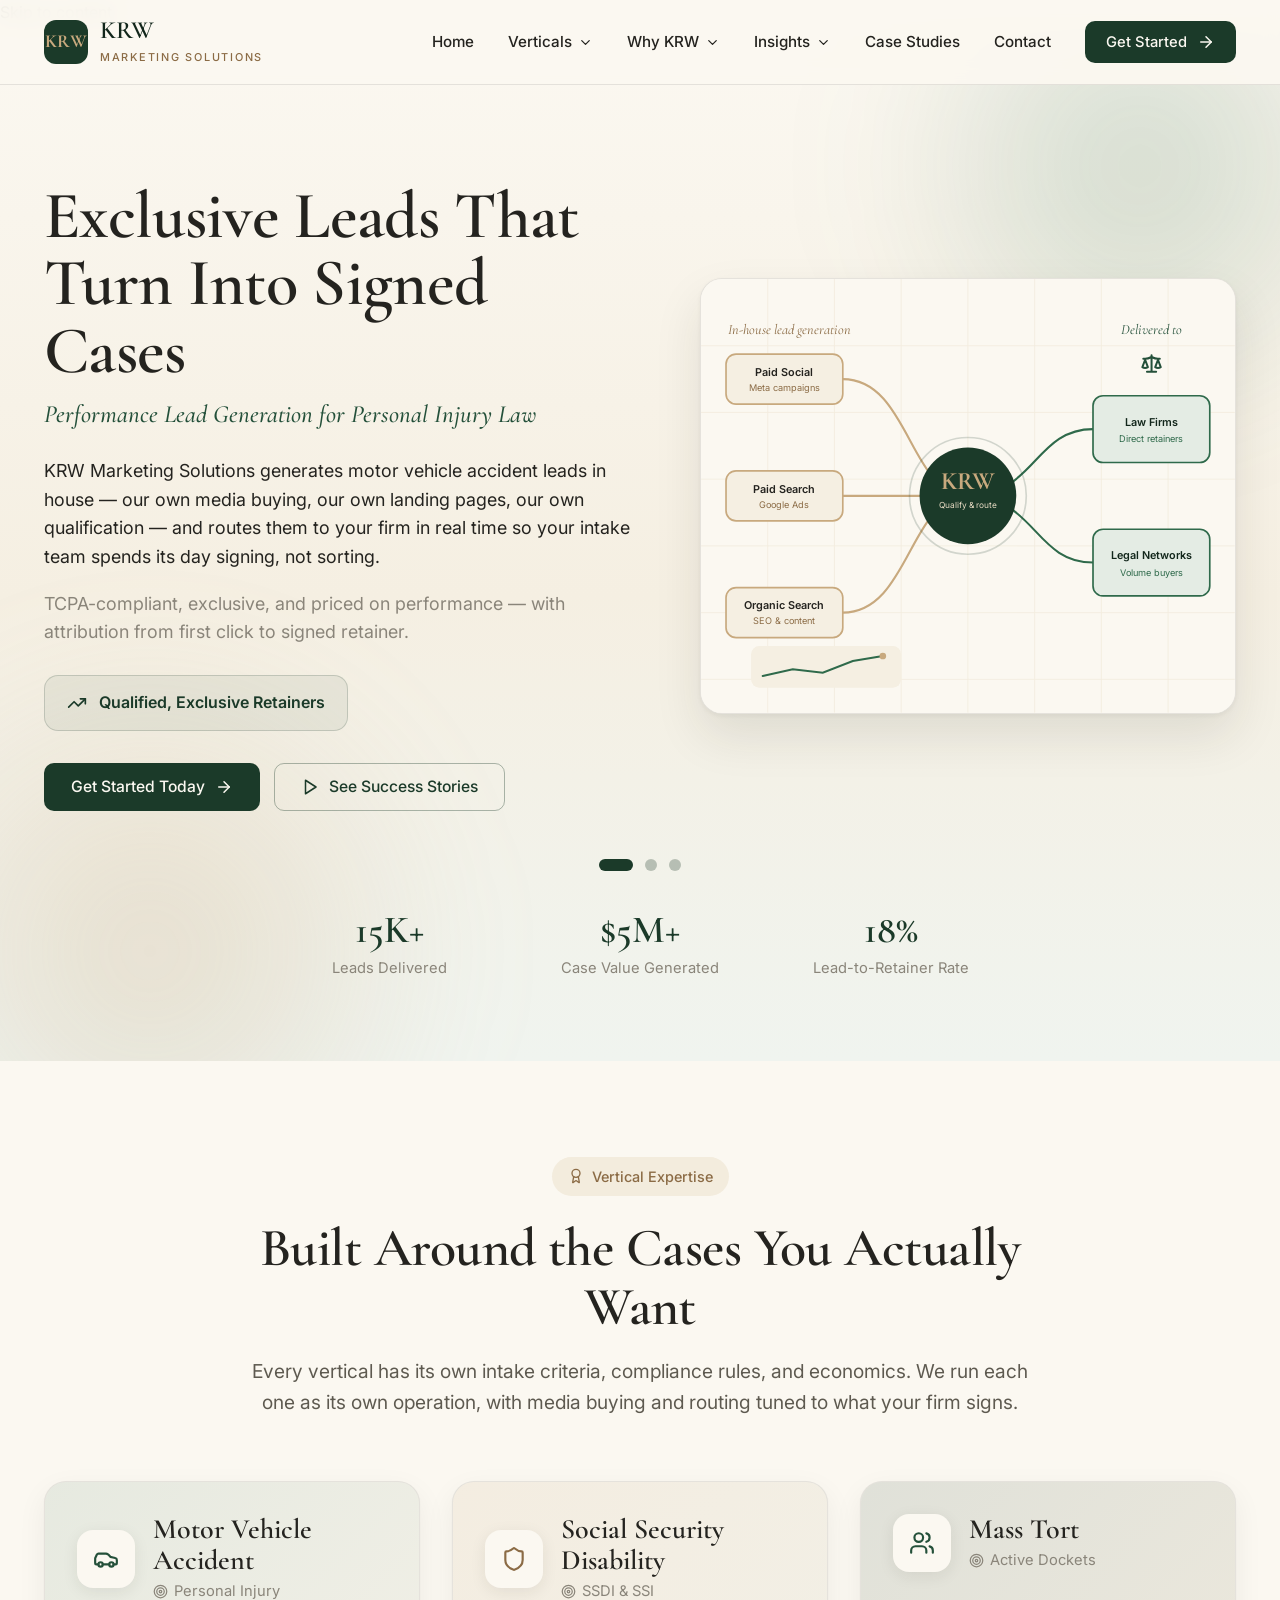
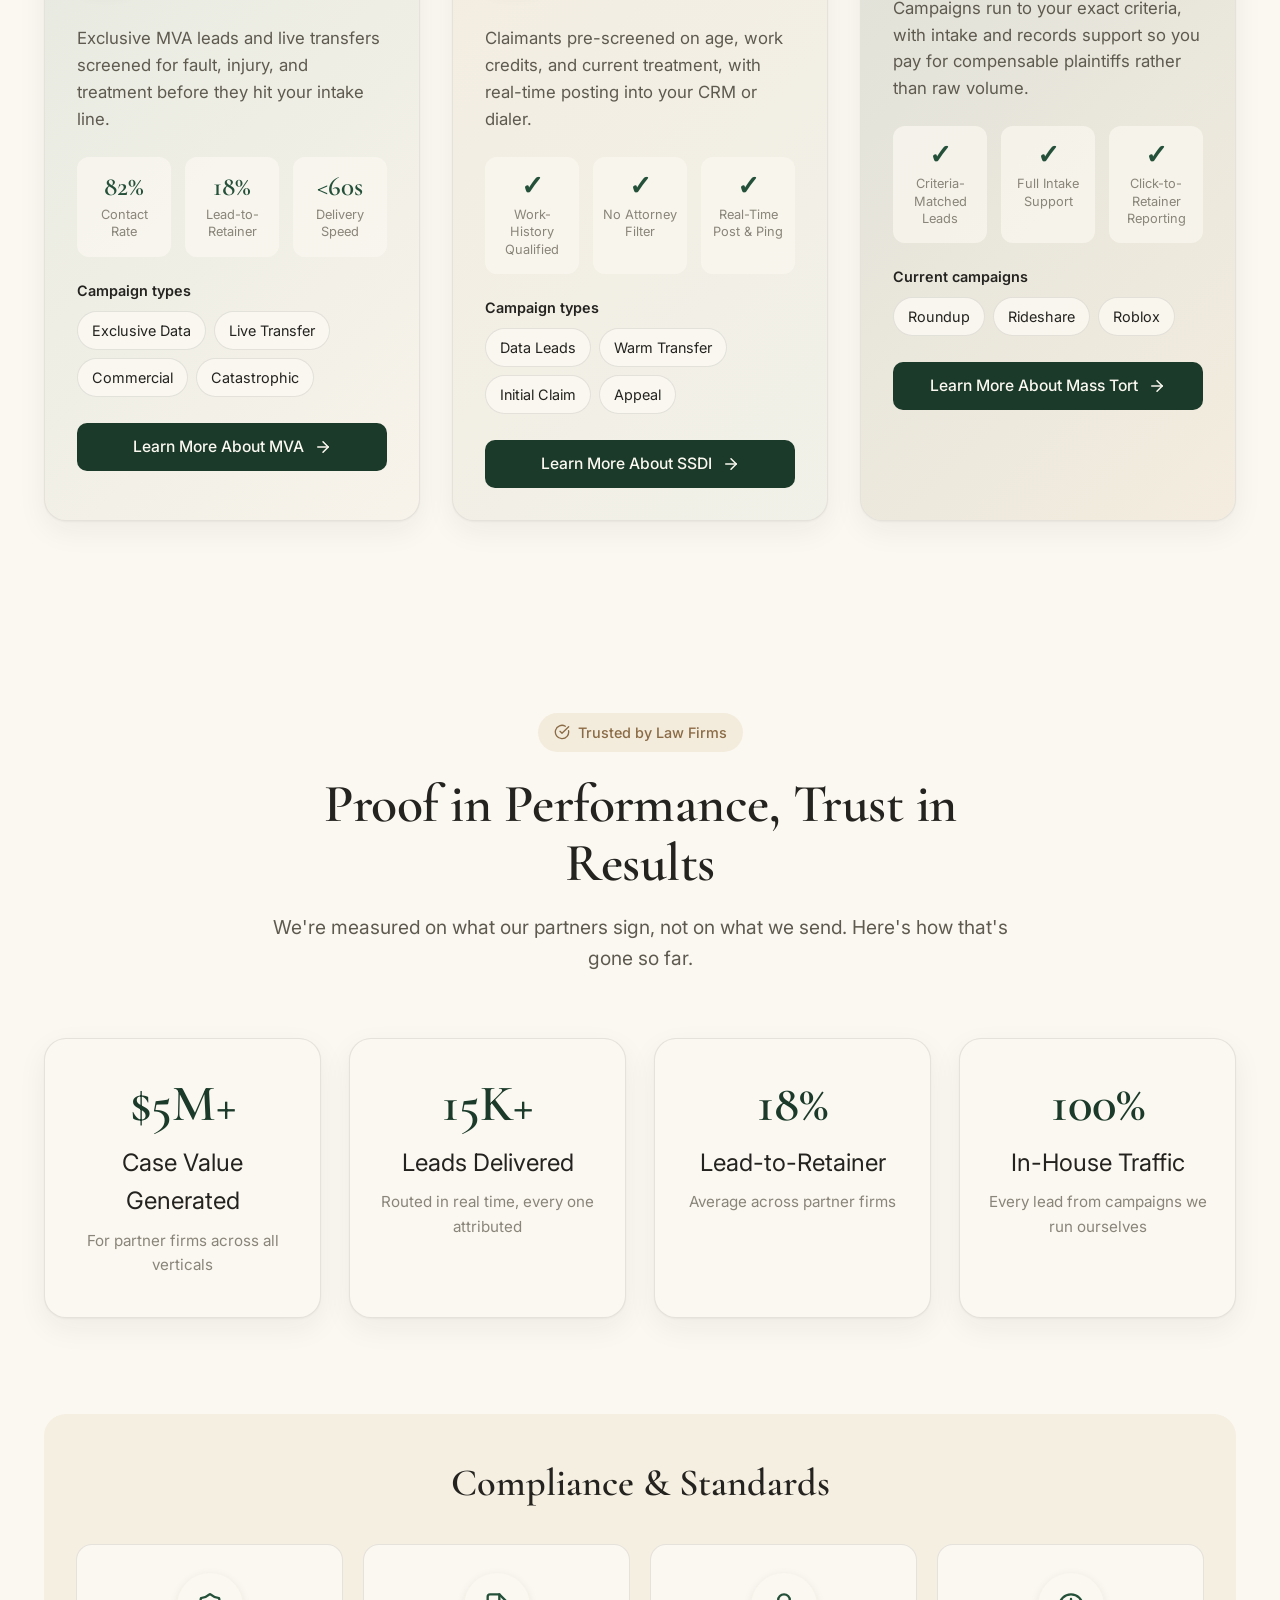
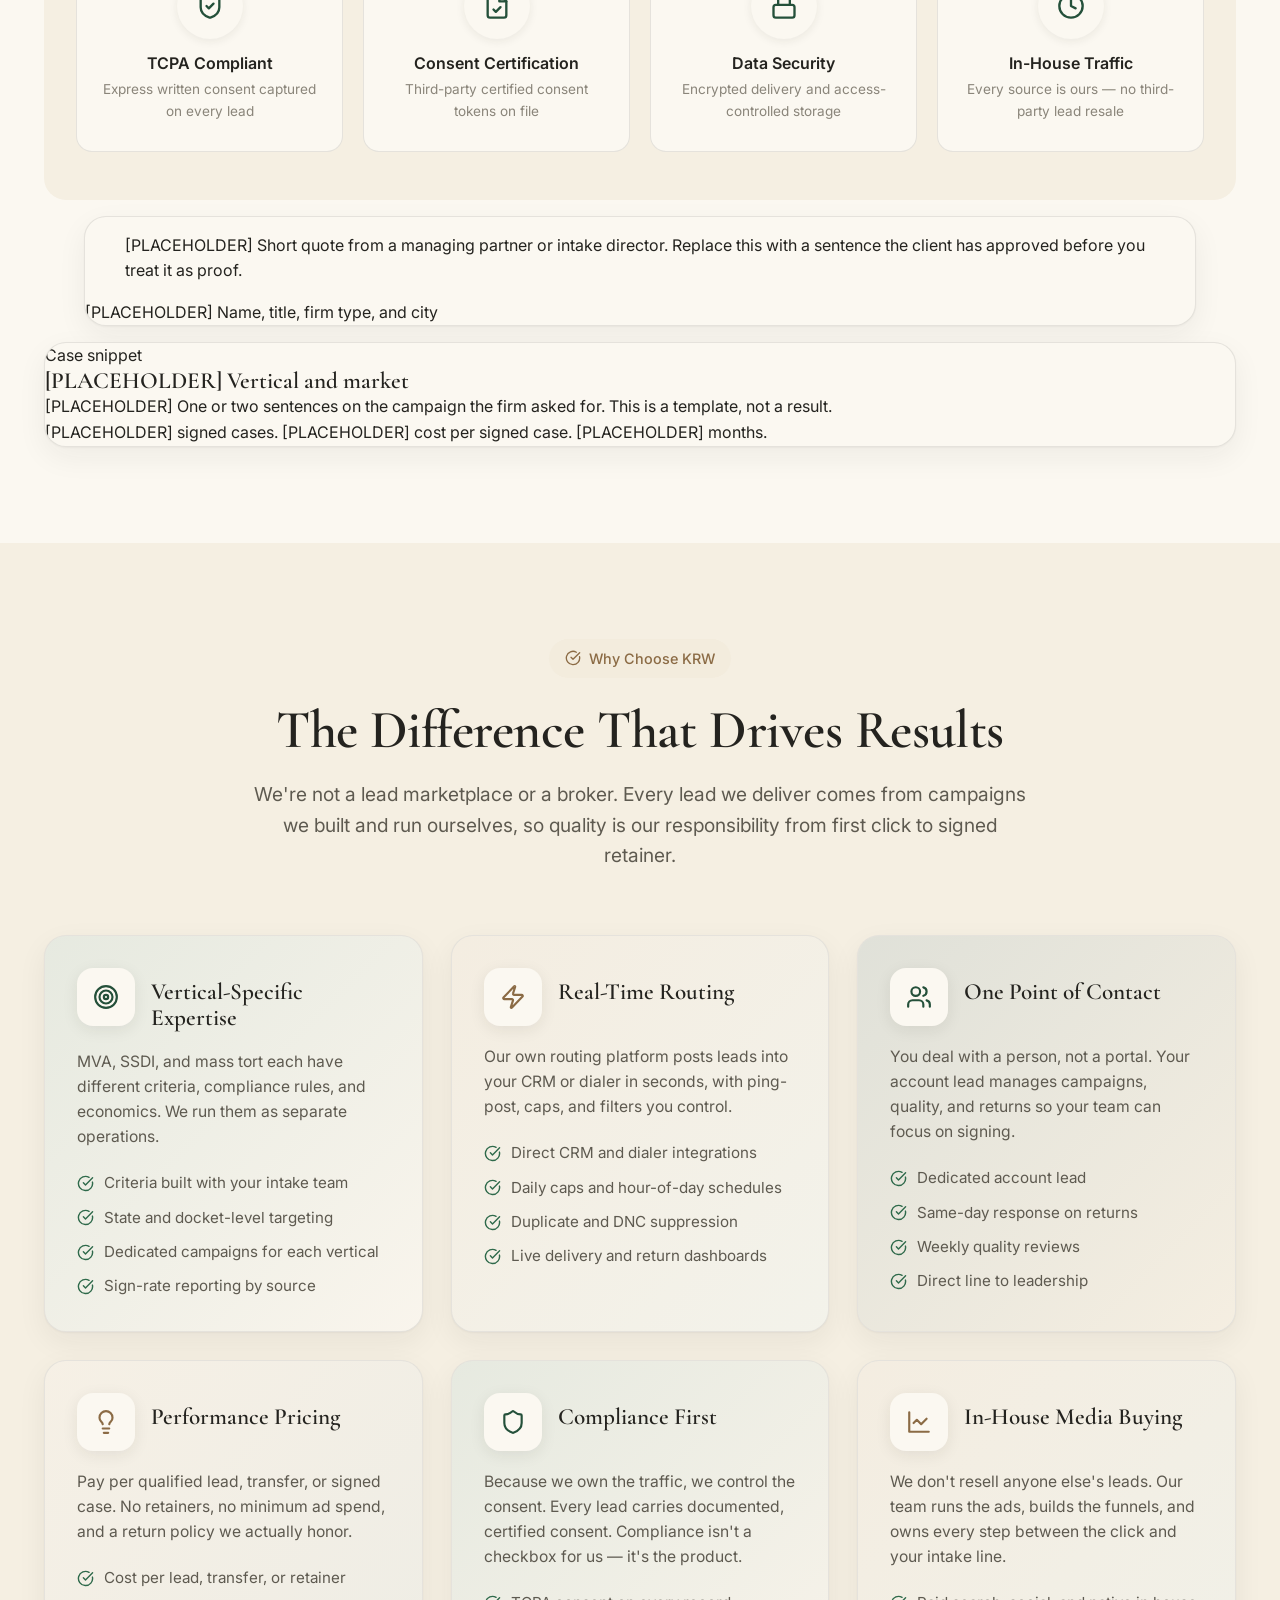
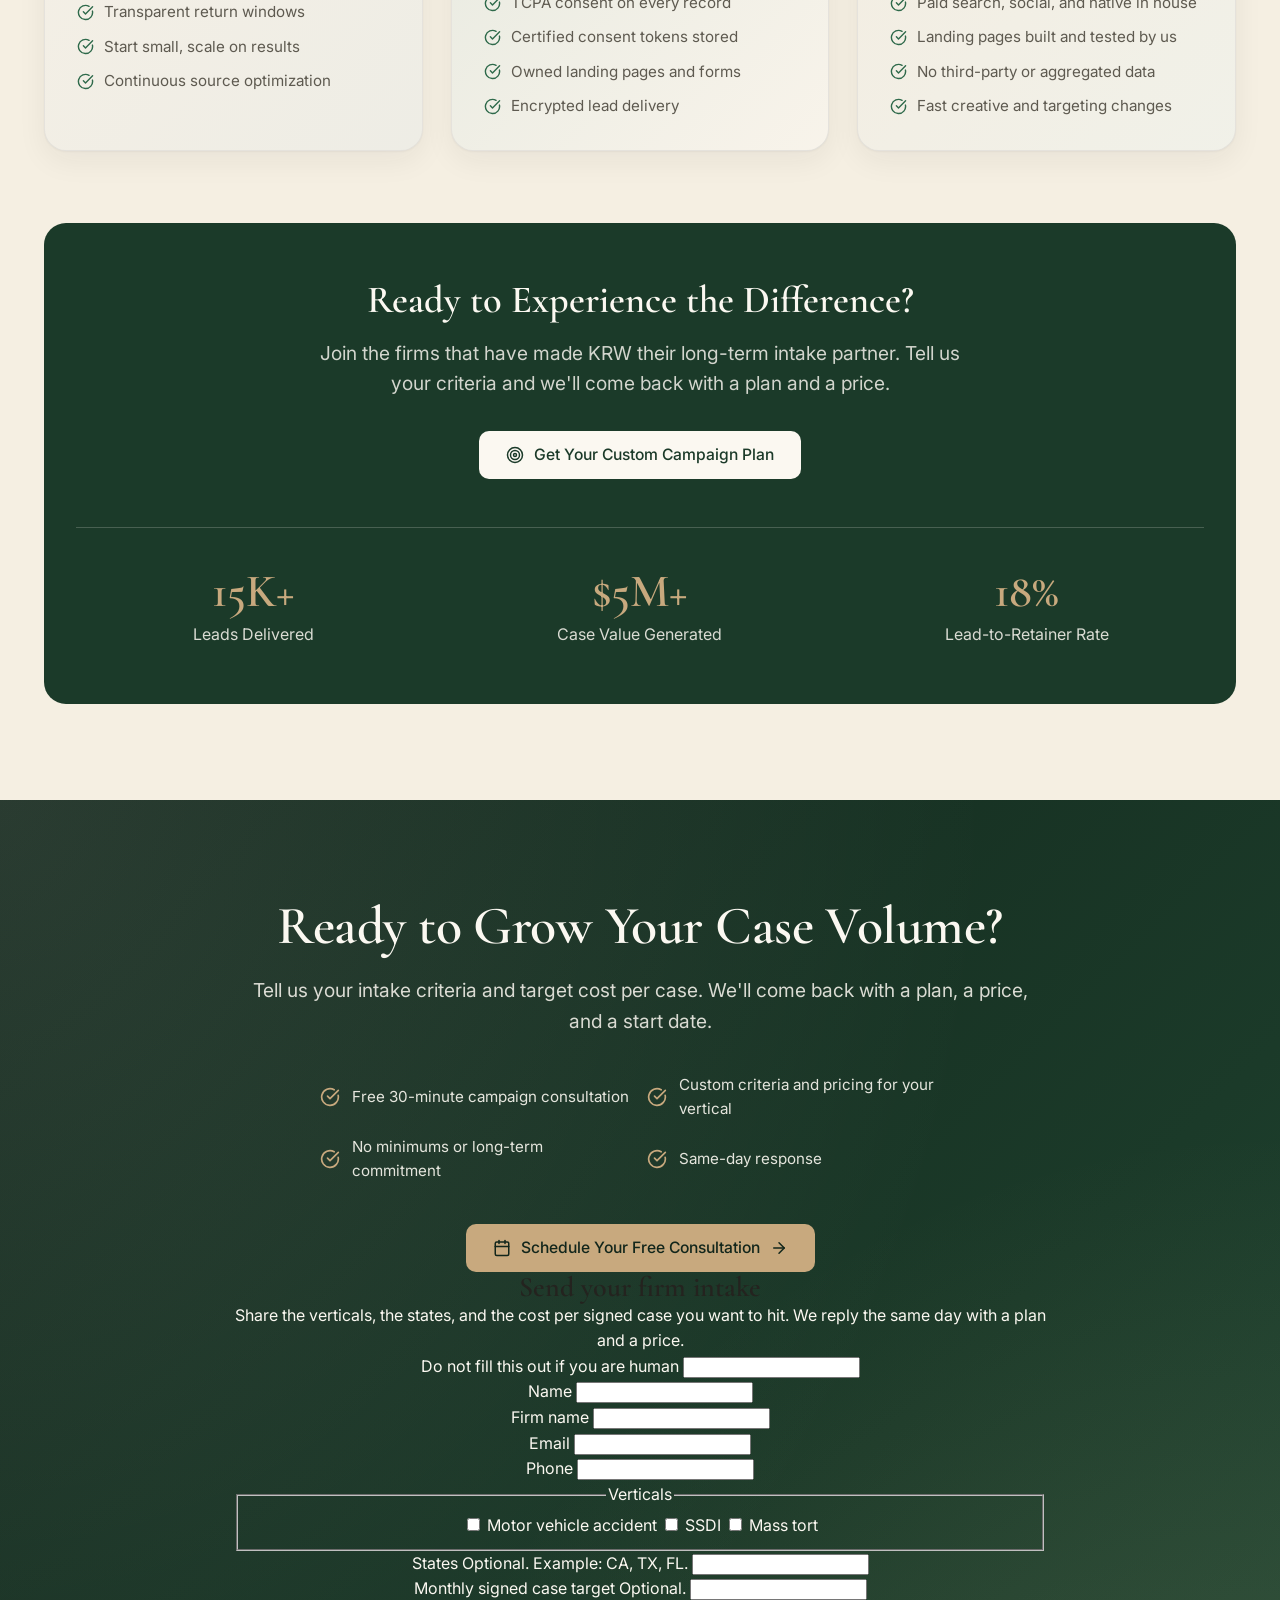
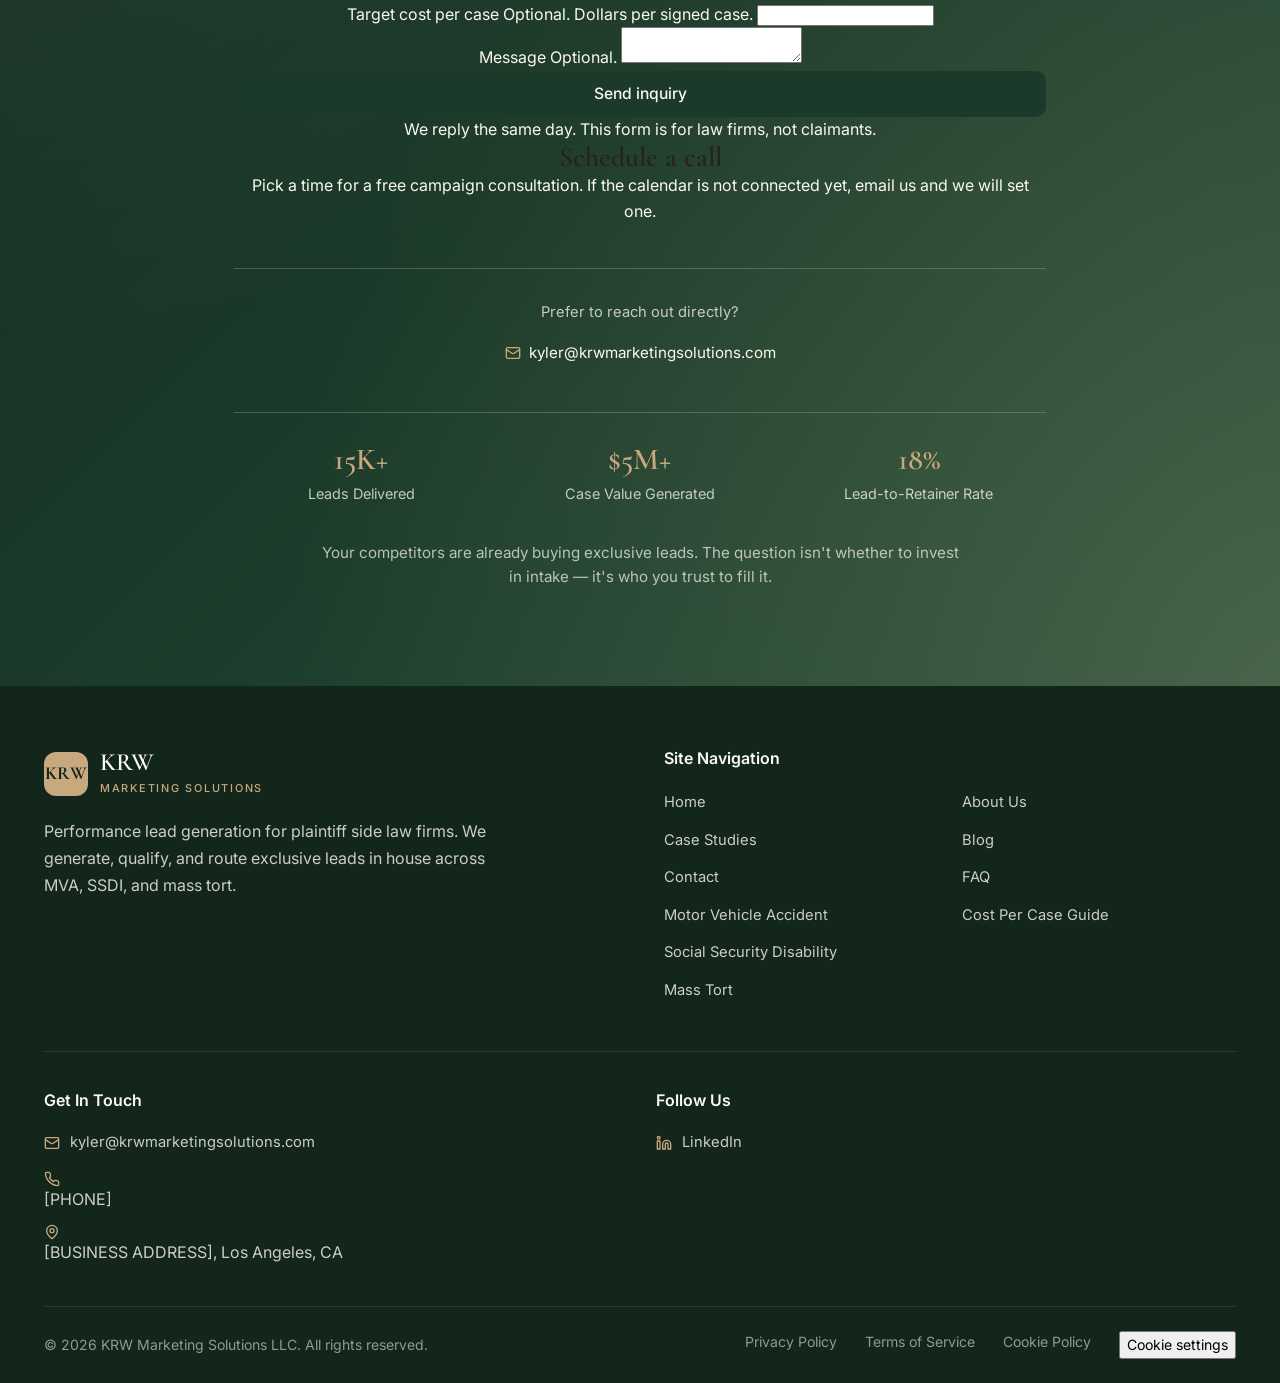
==== commit 73160938: "Upgrade the live KRW site with real pages, intake, and tracking. Keep the published homepage design " ====
--- a/site/index.html
+++ b/site/index.html
@@ -2,14 +2,32 @@
 <html lang="en">
 <head>
   <meta charset="UTF-8">
-<meta property="og:image" content="https://krwmarketingsolutions.com/.netlify/og-image/ad2ff3c24382fea40430a15f5a43f5e6.jpg">
-<meta property="og:image:width" content="1200">
-<meta property="og:image:height" content="630">
-
   <meta name="viewport" content="width=device-width, initial-scale=1.0">
   <title>KRW Marketing Solutions – Performance Lead Generation for Law Firms</title>
   <meta name="description" content="KRW Marketing Solutions generates exclusive, compliant leads in house for plaintiff-side law firms across MVA, SSDI, and Mass Tort.">
   <meta name="author" content="KRW Marketing Solutions LLC">
+  <meta name="robots" content="index,follow">
+  <link rel="canonical" href="https://krwmarketingsolutions.com/">
+  <meta property="og:type" content="website">
+  <meta property="og:site_name" content="KRW Marketing Solutions">
+  <meta property="og:title" content="KRW Marketing Solutions – Performance Lead Generation for Law Firms">
+  <meta property="og:description" content="KRW Marketing Solutions generates exclusive, compliant leads in house for plaintiff-side law firms across MVA, SSDI, and Mass Tort.">
+  <meta property="og:url" content="https://krwmarketingsolutions.com/">
+  <meta property="og:image" content="https://krwmarketingsolutions.com/og-image.png">
+  <meta property="og:image:width" content="1200">
+  <meta property="og:image:height" content="630">
+  <meta property="og:image:alt" content="KRW Marketing Solutions">
+  <meta name="twitter:card" content="summary_large_image">
+  <meta name="twitter:title" content="KRW Marketing Solutions – Performance Lead Generation for Law Firms">
+  <meta name="twitter:description" content="KRW Marketing Solutions generates exclusive, compliant leads in house for plaintiff-side law firms across MVA, SSDI, and Mass Tort.">
+  <meta name="twitter:image" content="https://krwmarketingsolutions.com/og-image.png">
+  <meta name="twitter:image:alt" content="KRW Marketing Solutions">
+  <meta name="theme-color" content="#12261B">
+  <link rel="icon" href="/favicon.ico" sizes="any">
+  <link rel="icon" href="/favicon.svg" type="image/svg+xml">
+  <link rel="icon" type="image/png" sizes="32x32" href="/favicon-32.png">
+  <link rel="icon" type="image/png" sizes="16x16" href="/favicon-16.png">
+  <link rel="apple-touch-icon" href="/apple-touch-icon.png">
 
   <link rel="preconnect" href="https://fonts.googleapis.com">
   <link rel="preconnect" href="https://fonts.gstatic.com" crossorigin>
@@ -414,9 +432,66 @@
     .footer__policies { display: flex; gap: 28px; }
     .footer__policies a:hover { color: var(--cream-050); }
   </style>
+  <script type="application/ld+json">
+{
+  "@context": "https://schema.org",
+  "@graph": [
+    {
+      "@type": "Organization",
+      "@id": "https://krwmarketingsolutions.com/#organization",
+      "name": "KRW Marketing Solutions LLC",
+      "url": "https://krwmarketingsolutions.com/",
+      "email": "kyler@krwmarketingsolutions.com",
+      "telephone": "[PHONE]",
+      "logo": "https://krwmarketingsolutions.com/apple-touch-icon.png",
+      "image": "https://krwmarketingsolutions.com/og-image.png",
+      "address": {
+        "@type": "PostalAddress",
+        "streetAddress": "[BUSINESS ADDRESS]",
+        "addressLocality": "Los Angeles",
+        "addressRegion": "CA",
+        "addressCountry": "US"
+      },
+      "founder": {
+        "@type": "Person",
+        "name": "Kyler Walterson"
+      },
+      "sameAs": [
+        "https://www.linkedin.com/in/kyler-w-36794b117/"
+      ]
+    },
+    {
+      "@type": "ProfessionalService",
+      "@id": "https://krwmarketingsolutions.com/#service",
+      "name": "KRW Marketing Solutions LLC",
+      "url": "https://krwmarketingsolutions.com/",
+      "image": "https://krwmarketingsolutions.com/og-image.png",
+      "email": "kyler@krwmarketingsolutions.com",
+      "telephone": "[PHONE]",
+      "parentOrganization": {
+        "@id": "https://krwmarketingsolutions.com/#organization"
+      },
+      "address": {
+        "@type": "PostalAddress",
+        "streetAddress": "[BUSINESS ADDRESS]",
+        "addressLocality": "Los Angeles",
+        "addressRegion": "CA",
+        "addressCountry": "US"
+      },
+      "areaServed": {
+        "@type": "Country",
+        "name": "United States"
+      },
+      "description": "Performance lead generation for plaintiff side law firms in motor vehicle accident, Social Security disability, and mass tort."
+    }
+  ]
+}
+</script>
+  <link rel="stylesheet" href="/css/components.css">
 </head>
 
 <body>
+  <a class="skip" href="#top">Skip to content</a>
 
   <!-- ==================================================================
        NAV
@@ -434,72 +509,68 @@
         </a>
 
         <div class="nav__links">
-          <a class="nav__link" href="#top">Home</a>
-
+          <a class="nav__link" href="#top" aria-current="page">Home</a>
           <div class="nav__drop">
             <button type="button" aria-haspopup="true">Verticals
               <svg viewBox="0 0 24 24" fill="none" stroke="currentColor" stroke-width="2" stroke-linecap="round" stroke-linejoin="round"><path d="m6 9 6 6 6-6"/></svg>
             </button>
             <div class="nav__menu">
-              <a href="#verticals">Motor Vehicle Accident</a>
-              <a href="#verticals">Social Security Disability</a>
-              <a href="#verticals">Mass Tort</a>
+              <a href="#mva">Motor Vehicle Accident</a>
+              <a href="#ssdi">Social Security Disability</a>
+              <a href="#mass-tort">Mass Tort</a>
             </div>
           </div>
-
           <div class="nav__drop">
             <button type="button" aria-haspopup="true">Why KRW
               <svg viewBox="0 0 24 24" fill="none" stroke="currentColor" stroke-width="2" stroke-linecap="round" stroke-linejoin="round"><path d="m6 9 6 6 6-6"/></svg>
             </button>
             <div class="nav__menu">
-              <a href="#why">About Us</a>
+              <a href="#why">Why KRW</a>
+              <a href="/about/">About Us</a>
             </div>
           </div>
-
           <div class="nav__drop">
             <button type="button" aria-haspopup="true">Insights
               <svg viewBox="0 0 24 24" fill="none" stroke="currentColor" stroke-width="2" stroke-linecap="round" stroke-linejoin="round"><path d="m6 9 6 6 6-6"/></svg>
             </button>
             <div class="nav__menu">
-              <a href="#">Blog</a>
-              <a href="#">FAQ</a>
-              <a href="#">Cost Per Case Guide</a>
+              <a href="/blog/">Blog</a>
+              <a href="/faq/">FAQ</a>
+              <a href="/cost-per-case/">Cost Per Case Guide</a>
             </div>
           </div>
-
-          <a class="nav__link" href="#proof">Case Studies</a>
-          <a class="nav__link" href="#contact">Contact</a>
-          <a class="btn btn--primary btn--sm" href="#contact">Get Started
+          <a class="nav__link" href="/case-studies/">Case Studies</a>
+          <a class="nav__link" href="/contact/">Contact</a>
+          <a class="btn btn--primary btn--sm" href="#intake">Get Started
             <svg viewBox="0 0 24 24" fill="none" stroke="currentColor" stroke-width="2" stroke-linecap="round" stroke-linejoin="round"><path d="M5 12h14"/><path d="m12 5 7 7-7 7"/></svg>
           </a>
         </div>
-
         <button class="nav__toggle" type="button" aria-label="Toggle navigation menu" aria-expanded="false" aria-controls="mobileNav">
           <svg viewBox="0 0 24 24" fill="none" stroke="currentColor" stroke-width="2" stroke-linecap="round"><line x1="4" x2="20" y1="6" y2="6"/><line x1="4" x2="20" y1="12" y2="12"/><line x1="4" x2="20" y1="18" y2="18"/></svg>
         </button>
       </div>
-
       <div class="nav__mobile" id="mobileNav">
-        <a href="#top">Home</a>
+        <a href="#top" aria-current="page">Home</a>
         <details>
           <summary>Verticals <span>+</span></summary>
-          <a href="#verticals">Motor Vehicle Accident</a>
-          <a href="#verticals">Social Security Disability</a>
-          <a href="#verticals">Mass Tort</a>
+          <a href="#mva">Motor Vehicle Accident</a>
+          <a href="#ssdi">Social Security Disability</a>
+          <a href="#mass-tort">Mass Tort</a>
         </details>
         <details>
           <summary>Why KRW <span>+</span></summary>
-          <a href="#why">About Us</a>
+          <a href="#why">Why KRW</a>
+          <a href="/about/">About Us</a>
         </details>
         <details>
           <summary>Insights <span>+</span></summary>
-          <a href="#">Blog</a>
-          <a href="#">FAQ</a>
-          <a href="#">Cost Per Case Guide</a>
+          <a href="/blog/">Blog</a>
+          <a href="/faq/">FAQ</a>
+          <a href="/cost-per-case/">Cost Per Case Guide</a>
         </details>
-        <a href="#proof">Case Studies</a>
-        <a href="#contact">Contact</a>
-        <a class="btn btn--primary btn--full" href="#contact">Get Started</a>
+        <a href="/case-studies/">Case Studies</a>
+        <a href="/contact/">Contact</a>
+        <a class="btn btn--primary btn--full" href="#intake">Get Started</a>
       </div>
     </div>
   </nav>
@@ -528,10 +599,10 @@
                 Qualified, Exclusive Retainers
               </div>
               <div class="hero__actions">
-                <a class="btn btn--primary" href="#contact">Get Started Today
+                <a class="btn btn--primary" href="#intake">Get Started Today
                   <svg viewBox="0 0 24 24" fill="none" stroke="currentColor" stroke-width="2" stroke-linecap="round" stroke-linejoin="round"><path d="M5 12h14"/><path d="m12 5 7 7-7 7"/></svg>
                 </a>
-                <a class="btn btn--secondary" href="#proof">
+                <a class="btn btn--secondary" href="/case-studies/">
                   <svg viewBox="0 0 24 24" fill="none" stroke="currentColor" stroke-width="2" stroke-linecap="round" stroke-linejoin="round"><polygon points="6 3 20 12 6 21 6 3"/></svg>
                   See Success Stories
                 </a>
@@ -614,10 +685,10 @@
                 Pre-Qualified Claimants
               </div>
               <div class="hero__actions">
-                <a class="btn btn--primary" href="#contact">Get Started Today
+                <a class="btn btn--primary" href="#intake">Get Started Today
                   <svg viewBox="0 0 24 24" fill="none" stroke="currentColor" stroke-width="2" stroke-linecap="round" stroke-linejoin="round"><path d="M5 12h14"/><path d="m12 5 7 7-7 7"/></svg>
                 </a>
-                <a class="btn btn--secondary" href="#proof">
+                <a class="btn btn--secondary" href="/case-studies/">
                   <svg viewBox="0 0 24 24" fill="none" stroke="currentColor" stroke-width="2" stroke-linecap="round" stroke-linejoin="round"><polygon points="6 3 20 12 6 21 6 3"/></svg>
                   See Success Stories
                 </a>
@@ -666,10 +737,10 @@
                 Compensable Case Growth
               </div>
               <div class="hero__actions">
-                <a class="btn btn--primary" href="#contact">Get Started Today
+                <a class="btn btn--primary" href="#intake">Get Started Today
                   <svg viewBox="0 0 24 24" fill="none" stroke="currentColor" stroke-width="2" stroke-linecap="round" stroke-linejoin="round"><path d="M5 12h14"/><path d="m12 5 7 7-7 7"/></svg>
                 </a>
-                <a class="btn btn--secondary" href="#proof">
+                <a class="btn btn--secondary" href="/case-studies/">
                   <svg viewBox="0 0 24 24" fill="none" stroke="currentColor" stroke-width="2" stroke-linecap="round" stroke-linejoin="round"><polygon points="6 3 20 12 6 21 6 3"/></svg>
                   See Success Stories
                 </a>
@@ -703,19 +774,10 @@
         </div>
 
         <div class="hero__stats">
-          <div><div class="hero__stat-num">15K+</div><div class="hero__stat-label">Leads Delivered</div></div>
-          <div><div class="hero__stat-num">$5M+</div><div class="hero__stat-label">Case Value Generated</div></div>
-          <div><div class="hero__stat-num">18%</div><div class="hero__stat-label">Lead-to-Retainer Rate</div></div>
-        </div>
-      </div>
-    </section>
-
-    <!-- ==================================================================
-         LOGO STRIP — swap wordmarks for real partner logos
-         ================================================================== -->
-    <section class="section--tight logos" aria-label="Trusted by leading firms">
-      <div class="container">
-        <p>Trusted by over 5 law firms</p>
+          <div><div class="hero__stat-num">15K+</div><!-- OWNER TO CONFIRM --><div class="hero__stat-label">Leads Delivered</div></div>
+          <div><div class="hero__stat-num">$5M+</div><!-- OWNER TO CONFIRM --><div class="hero__stat-label">Case Value Generated</div></div>
+          <div><div class="hero__stat-num">18%</div><!-- OWNER TO CONFIRM --><div class="hero__stat-label">Lead-to-Retainer Rate</div></div>
+        </div>
       </div>
     </section>
 
@@ -736,7 +798,7 @@
         <div class="verticals__grid">
 
           <!-- MVA -->
-          <article class="card card--tint vcard" style="--tint-a: rgba(47,106,75,0.10); --tint-b: rgba(200,169,126,0.06);">
+          <article id="mva" class="card card--tint vcard" style="--tint-a: rgba(47,106,75,0.10); --tint-b: rgba(200,169,126,0.06);">
             <div class="vcard__head">
               <div class="icon-box">
                 <svg viewBox="0 0 24 24" fill="none" stroke="currentColor" stroke-width="2" stroke-linecap="round" stroke-linejoin="round"><path d="M19 17h2c.6 0 1-.4 1-1v-3c0-.9-.7-1.7-1.5-1.9C18.7 10.6 16 10 16 10s-1.3-1.4-2.2-2.3c-.5-.4-1.1-.7-1.8-.7H5c-.6 0-1.1.4-1.4.9l-1.4 2.9A3.7 3.7 0 0 0 2 12v4c0 .6.4 1 1 1h2"/><circle cx="7" cy="17" r="2"/><path d="M9 17h6"/><circle cx="17" cy="17" r="2"/></svg>
@@ -751,21 +813,21 @@
             </div>
             <p class="vcard__desc">Exclusive MVA leads and live transfers screened for fault, injury, and treatment before they hit your intake line.</p>
               <div class="vcard__stats">
-              <div class="vcard__stat"><div class="vcard__stat-num">82%</div><div class="vcard__stat-label">Contact Rate</div></div>
-              <div class="vcard__stat"><div class="vcard__stat-num">18%</div><div class="vcard__stat-label">Lead-to-Retainer</div></div>
-              <div class="vcard__stat"><div class="vcard__stat-num">&lt;60s</div><div class="vcard__stat-label">Delivery Speed</div></div>
+              <div class="vcard__stat"><div class="vcard__stat-num">82%</div><!-- OWNER TO CONFIRM --><div class="vcard__stat-label">Contact Rate</div></div>
+              <div class="vcard__stat"><div class="vcard__stat-num">18%</div><!-- OWNER TO CONFIRM --><div class="vcard__stat-label">Lead-to-Retainer</div></div>
+              <div class="vcard__stat"><div class="vcard__stat-num">&lt;60s</div><!-- OWNER TO CONFIRM --><div class="vcard__stat-label">Delivery Speed</div></div>
             </div>
             <div class="vcard__features">
               <h4>Campaign types</h4>
               <div class="chips"><span class="chip">Exclusive Data</span><span class="chip">Live Transfer</span><span class="chip">Commercial</span><span class="chip">Catastrophic</span></div>
             </div>
-            <a class="btn btn--primary btn--full" href="#contact">Learn More About MVA
+            <a class="btn btn--primary btn--full" href="#intake">Learn More About MVA
               <svg viewBox="0 0 24 24" fill="none" stroke="currentColor" stroke-width="2" stroke-linecap="round" stroke-linejoin="round"><path d="M5 12h14"/><path d="m12 5 7 7-7 7"/></svg>
             </a>
           </article>
 
           <!-- SSDI -->
-          <article class="card card--tint vcard" style="--tint-a: rgba(200,169,126,0.14); --tint-b: rgba(47,106,75,0.05);">
+          <article id="ssdi" class="card card--tint vcard" style="--tint-a: rgba(200,169,126,0.14); --tint-b: rgba(47,106,75,0.05);">
             <div class="vcard__head">
               <div class="icon-box icon-box--tan">
                 <svg viewBox="0 0 24 24" fill="none" stroke="currentColor" stroke-width="2" stroke-linecap="round" stroke-linejoin="round"><path d="M20 13c0 5-3.5 7.5-7.66 8.95a1 1 0 0 1-.67-.01C7.5 20.5 4 18 4 13V6a1 1 0 0 1 1-1c2 0 4.5-1.2 6.24-2.72a1.17 1.17 0 0 1 1.52 0C14.51 3.81 17 5 19 5a1 1 0 0 1 1 1z"/></svg>
@@ -788,13 +850,13 @@
               <h4>Campaign types</h4>
               <div class="chips"><span class="chip">Data Leads</span><span class="chip">Warm Transfer</span><span class="chip">Initial Claim</span><span class="chip">Appeal</span></div>
             </div>
-            <a class="btn btn--primary btn--full" href="#contact">Learn More About SSDI
+            <a class="btn btn--primary btn--full" href="#intake">Learn More About SSDI
               <svg viewBox="0 0 24 24" fill="none" stroke="currentColor" stroke-width="2" stroke-linecap="round" stroke-linejoin="round"><path d="M5 12h14"/><path d="m12 5 7 7-7 7"/></svg>
             </a>
           </article>
 
           <!-- Mass Tort -->
-          <article class="card card--tint vcard" style="--tint-a: rgba(27,58,41,0.12); --tint-b: rgba(233,220,196,0.4);">
+          <article id="mass-tort" class="card card--tint vcard" style="--tint-a: rgba(27,58,41,0.12); --tint-b: rgba(233,220,196,0.4);">
             <div class="vcard__head">
               <div class="icon-box">
                 <svg viewBox="0 0 24 24" fill="none" stroke="currentColor" stroke-width="2" stroke-linecap="round" stroke-linejoin="round"><path d="M16 21v-2a4 4 0 0 0-4-4H6a4 4 0 0 0-4 4v2"/><circle cx="9" cy="7" r="4"/><path d="M22 21v-2a4 4 0 0 0-3-3.87"/><path d="M16 3.13a4 4 0 0 1 0 7.75"/></svg>
@@ -817,7 +879,7 @@
               <h4>Current campaigns</h4>
               <div class="chips"><span class="chip">Roundup</span><span class="chip">Rideshare</span><span class="chip">Roblox</span></div>
             </div>
-            <a class="btn btn--primary btn--full" href="#contact">Learn More About Mass Tort
+            <a class="btn btn--primary btn--full" href="#intake">Learn More About Mass Tort
               <svg viewBox="0 0 24 24" fill="none" stroke="currentColor" stroke-width="2" stroke-linecap="round" stroke-linejoin="round"><path d="M5 12h14"/><path d="m12 5 7 7-7 7"/></svg>
             </a>
           </article>
@@ -842,17 +904,17 @@
 
         <div class="proof__stats">
           <div class="card stat-card">
-            <div class="stat-card__num">$5M+</div>
+            <div class="stat-card__num">$5M+</div><!-- OWNER TO CONFIRM -->
             <div class="stat-card__title">Case Value Generated</div>
             <div class="stat-card__desc">For partner firms across all verticals</div>
           </div>
           <div class="card stat-card">
-            <div class="stat-card__num">15K+</div>
+            <div class="stat-card__num">15K+</div><!-- OWNER TO CONFIRM -->
             <div class="stat-card__title">Leads Delivered</div>
             <div class="stat-card__desc">Routed in real time, every one attributed</div>
           </div>
           <div class="card stat-card">
-            <div class="stat-card__num">18%</div>
+            <div class="stat-card__num">18%</div><!-- OWNER TO CONFIRM -->
             <div class="stat-card__title">Lead-to-Retainer</div>
             <div class="stat-card__desc">Average across partner firms</div>
           </div>
@@ -888,6 +950,18 @@
               <p>Every source is ours — no third-party lead resale</p>
             </div>
           </div>
+        </div>
+        <div class="proof-notes">
+          <figure class="card quote">
+            <blockquote>[PLACEHOLDER] Short quote from a managing partner or intake director. Replace this with a sentence the client has approved before you treat it as proof.</blockquote>
+            <figcaption>[PLACEHOLDER] Name, title, firm type, and city</figcaption>
+          </figure>
+          <article class="card snippet">
+            <p class="kicker">Case snippet</p>
+            <h3 class="h4">[PLACEHOLDER] Vertical and market</h3>
+            <p>[PLACEHOLDER] One or two sentences on the campaign the firm asked for. This is a template, not a result.</p>
+            <p>[PLACEHOLDER] signed cases. [PLACEHOLDER] cost per signed case. [PLACEHOLDER] months.</p>
+          </article>
         </div>
       </div>
     </section>
@@ -995,14 +1069,14 @@
         <div class="cta-box">
           <h3 class="h2">Ready to Experience the Difference?</h3>
           <p class="lead">Join the firms that have made KRW their long-term intake partner. Tell us your criteria and we'll come back with a plan and a price.</p>
-          <a class="btn btn--light" href="#contact">
+          <a class="btn btn--light" href="#intake">
             <svg viewBox="0 0 24 24" fill="none" stroke="currentColor" stroke-width="2"><circle cx="12" cy="12" r="10"/><circle cx="12" cy="12" r="6"/><circle cx="12" cy="12" r="2"/></svg>
             Get Your Custom Campaign Plan
           </a>
           <div class="cta-box__stats">
-            <div><div class="cta-box__num">15K+</div><div class="cta-box__label">Leads Delivered</div></div>
-            <div><div class="cta-box__num">$5M+</div><div class="cta-box__label">Case Value Generated</div></div>
-            <div><div class="cta-box__num">18%</div><div class="cta-box__label">Lead-to-Retainer Rate</div></div>
+            <div><div class="cta-box__num">15K+</div><!-- OWNER TO CONFIRM --><div class="cta-box__label">Leads Delivered</div></div>
+            <div><div class="cta-box__num">$5M+</div><!-- OWNER TO CONFIRM --><div class="cta-box__label">Case Value Generated</div></div>
+            <div><div class="cta-box__num">18%</div><!-- OWNER TO CONFIRM --><div class="cta-box__label">Lead-to-Retainer Rate</div></div>
           </div>
         </div>
       </div>
@@ -1023,12 +1097,77 @@
           <li><svg viewBox="0 0 24 24" fill="none" stroke="currentColor" stroke-width="2" stroke-linecap="round" stroke-linejoin="round"><path d="M21.801 10A10 10 0 1 1 17 3.335"/><path d="m9 11 3 3L22 4"/></svg>Same-day response</li>
         </ul>
 
-        <a class="btn btn--tan" href="mailto:kyler@krwmarketingsolutions.com">
+        <a class="btn btn--tan" href="#book">
           <svg viewBox="0 0 24 24" fill="none" stroke="currentColor" stroke-width="2" stroke-linecap="round" stroke-linejoin="round"><path d="M8 2v4"/><path d="M16 2v4"/><rect width="18" height="18" x="3" y="4" rx="2"/><path d="M3 10h18"/></svg>
           Schedule Your Free Consultation
           <svg viewBox="0 0 24 24" fill="none" stroke="currentColor" stroke-width="2" stroke-linecap="round" stroke-linejoin="round"><path d="M5 12h14"/><path d="m12 5 7 7-7 7"/></svg>
         </a>
-
+        <div class="intake-card" id="intake">
+          <h3 class="h3">Send your firm intake</h3>
+          <p class="deck">Share the verticals, the states, and the cost per signed case you want to hit. We reply the same day with a plan and a price.</p>
+                    <!-- Netlify Forms: after deploy, set the firm-intake notification email to kyler@krwmarketingsolutions.com in the Netlify UI. -->
+          <form class="intake-form" name="firm-intake" method="POST" action="/thank-you/" data-netlify="true" netlify-honeypot="bot-field">
+            <input type="hidden" name="form-name" value="firm-intake">
+            <p class="hp"><label>Do not fill this out if you are human <input name="bot-field" tabindex="-1" autocomplete="off"></label></p>
+            <div class="form-grid">
+              <div class="form-row">
+                <div class="field">
+                  <label for="name">Name</label>
+                  <input id="name" name="name" type="text" autocomplete="name" required>
+                </div>
+                <div class="field">
+                  <label for="firm_name">Firm name</label>
+                  <input id="firm_name" name="firm_name" type="text" autocomplete="organization" required>
+                </div>
+              </div>
+              <div class="form-row">
+                <div class="field">
+                  <label for="email">Email</label>
+                  <input id="email" name="email" type="email" autocomplete="email" required>
+                </div>
+                <div class="field">
+                  <label for="phone">Phone</label>
+                  <input id="phone" name="phone" type="tel" autocomplete="tel" required>
+                </div>
+              </div>
+              <fieldset class="field">
+                <legend>Verticals</legend>
+                <div class="choice-row">
+                  <label class="choice"><input type="checkbox" name="verticals" value="MVA"> Motor vehicle accident</label>
+                  <label class="choice"><input type="checkbox" name="verticals" value="SSDI"> SSDI</label>
+                  <label class="choice"><input type="checkbox" name="verticals" value="Mass Tort"> Mass tort</label>
+                </div>
+                <p class="field__error" hidden>Choose at least one vertical.</p>
+              </fieldset>
+              <div class="field">
+                <label for="states">States <span class="hint">Optional. Example: CA, TX, FL.</span></label>
+                <input id="states" name="states" type="text" autocomplete="off">
+              </div>
+              <div class="form-row">
+                <div class="field">
+                  <label for="monthly_signed_case_target">Monthly signed case target <span class="hint">Optional.</span></label>
+                  <input id="monthly_signed_case_target" name="monthly_signed_case_target" type="number" min="0" inputmode="numeric">
+                </div>
+                <div class="field">
+                  <label for="target_cost_per_case">Target cost per case <span class="hint">Optional. Dollars per signed case.</span></label>
+                  <input id="target_cost_per_case" name="target_cost_per_case" type="number" min="0" step="1" inputmode="decimal">
+                </div>
+              </div>
+              <div class="field">
+                <label for="message">Message <span class="hint">Optional.</span></label>
+                <textarea id="message" name="message"></textarea>
+              </div>
+              <button class="btn btn--primary btn--full" type="submit">Send inquiry</button>
+              <p class="form-note">We reply the same day. This form is for law firms, not claimants.</p>
+            </div>
+          </form>
+        </div>
+                <div class="booking" id="book">
+          <h2 class="h3">Schedule a call</h2>
+          <p class="deck">Pick a time for a free campaign consultation. If the calendar is not connected yet, email us and we will set one.</p>
+          <!-- CALENDLY_URL_PLACEHOLDER: booking.js reads this constant from /js/config.js and does not load a scheduler while it is still a placeholder. -->
+          <div class="booking__frame" data-booking></div>
+        </div>
         <div class="final__direct">
           <p>Prefer to reach out directly?</p>
                     <a href="mailto:kyler@krwmarketingsolutions.com">
@@ -1038,9 +1177,9 @@
         </div>
 
         <div class="final__stats">
-          <div><div class="final__stat-num">15K+</div><div class="final__stat-label">Leads Delivered</div></div>
-          <div><div class="final__stat-num">$5M+</div><div class="final__stat-label">Case Value Generated</div></div>
-          <div><div class="final__stat-num">18%</div><div class="final__stat-label">Lead-to-Retainer Rate</div></div>
+          <div><div class="final__stat-num">15K+</div><!-- OWNER TO CONFIRM --><div class="final__stat-label">Leads Delivered</div></div>
+          <div><div class="final__stat-num">$5M+</div><!-- OWNER TO CONFIRM --><div class="final__stat-label">Case Value Generated</div></div>
+          <div><div class="final__stat-num">18%</div><!-- OWNER TO CONFIRM --><div class="final__stat-label">Lead-to-Retainer Rate</div></div>
         </div>
 
         <p class="final__closing">Your competitors are already buying exclusive leads. The question isn't whether to invest in intake — it's who you trust to fill it.</p>
@@ -1063,65 +1202,63 @@
               <span class="brand__sub">MARKETING SOLUTIONS</span>
             </span>
           </div>
-          <p class="footer__about">Performance lead generation for plaintiff-side law firms. We generate, qualify, and route exclusive leads in house across MVA, SSDI, and Mass Tort.</p>
+          <p class="footer__about">Performance lead generation for plaintiff side law firms. We generate, qualify, and route exclusive leads in house across MVA, SSDI, and mass tort.</p>
         </div>
         <div>
           <h4>Site Navigation</h4>
           <div class="footer__cols">
             <ul>
               <li><a href="#top">Home</a></li>
-              <li><a href="#proof">Case Studies</a></li>
-              <li><a href="#contact">Contact</a></li>
-              <li><a href="#verticals">Motor Vehicle Accident</a></li>
-              <li><a href="#verticals">Social Security Disability</a></li>
-              <li><a href="#verticals">Mass Tort</a></li>
+              <li><a href="/case-studies/">Case Studies</a></li>
+              <li><a href="/contact/">Contact</a></li>
+              <li><a href="#mva">Motor Vehicle Accident</a></li>
+              <li><a href="#ssdi">Social Security Disability</a></li>
+              <li><a href="#mass-tort">Mass Tort</a></li>
             </ul>
             <ul>
-              <li><a href="#why">About Us</a></li>
-              <li><a href="#">Blog</a></li>
-              <li><a href="#">FAQ</a></li>
-              <li><a href="#">Cost Per Case Guide</a></li>
+              <li><a href="/about/">About Us</a></li>
+              <li><a href="/blog/">Blog</a></li>
+              <li><a href="/faq/">FAQ</a></li>
+              <li><a href="/cost-per-case/">Cost Per Case Guide</a></li>
             </ul>
           </div>
         </div>
       </div>
-
       <div class="footer__mid">
         <div>
           <h4>Get In Touch</h4>
           <ul>
-            <li><a href="mailto:kyler@krwmarketingsolutions.com">
-              <svg viewBox="0 0 24 24" fill="none" stroke="currentColor" stroke-width="2" stroke-linecap="round" stroke-linejoin="round"><rect width="20" height="16" x="2" y="4" rx="2"/><path d="m22 7-8.97 5.7a1.94 1.94 0 0 1-2.06 0L2 7"/></svg>
-              kyler@krwmarketingsolutions.com
-            </a></li>
-            <li><a href="#">
-              <svg viewBox="0 0 24 24" fill="none" stroke="currentColor" stroke-width="2" stroke-linecap="round" stroke-linejoin="round"><path d="M20 10c0 6-8 12-8 12s-8-6-8-12a8 8 0 0 1 16 0Z"/><circle cx="12" cy="10" r="3"/></svg>
-              Los Angeles, California
-            </a></li>
+            <li><a class="footer__contact" href="mailto:kyler@krwmarketingsolutions.com"><svg viewBox="0 0 24 24" fill="none" stroke="currentColor" stroke-width="2" stroke-linecap="round" stroke-linejoin="round"><rect width="20" height="16" x="2" y="4" rx="2"/><path d="m22 7-8.97 5.7a1.94 1.94 0 0 1-2.06 0L2 7"/></svg>kyler@krwmarketingsolutions.com</a></li>
+            <li><span class="footer__contact"><svg viewBox="0 0 24 24" fill="none" stroke="currentColor" stroke-width="2" stroke-linecap="round" stroke-linejoin="round"><path d="M22 16.92v3a2 2 0 0 1-2.18 2 19.79 19.79 0 0 1-8.63-3.07 19.5 19.5 0 0 1-6-6 19.79 19.79 0 0 1-3.07-8.67A2 2 0 0 1 4.11 2h3a2 2 0 0 1 2 1.72 12.84 12.84 0 0 0 .7 2.81 2 2 0 0 1-.45 2.11L8.09 9.91a16 16 0 0 0 6 6l1.27-1.27a2 2 0 0 1 2.11-.45 12.84 12.84 0 0 0 2.81.7A2 2 0 0 1 22 16.92z"/></svg>[PHONE]</span></li>
+            <li><span class="footer__contact"><svg viewBox="0 0 24 24" fill="none" stroke="currentColor" stroke-width="2" stroke-linecap="round" stroke-linejoin="round"><path d="M20 10c0 6-8 12-8 12s-8-6-8-12a8 8 0 0 1 16 0Z"/><circle cx="12" cy="10" r="3"/></svg>[BUSINESS ADDRESS], Los Angeles, CA</span></li>
           </ul>
         </div>
         <div>
           <h4>Follow Us</h4>
           <ul>
-            <li><a href="https://www.linkedin.com/in/kyler-w-36794b117/" target="_blank" rel="noopener">
-              <svg viewBox="0 0 24 24" fill="none" stroke="currentColor" stroke-width="2" stroke-linecap="round" stroke-linejoin="round"><path d="M16 8a6 6 0 0 1 6 6v7h-4v-7a2 2 0 0 0-4 0v7h-4v-7a6 6 0 0 1 6-6z"/><rect width="4" height="12" x="2" y="9"/><circle cx="4" cy="4" r="2"/></svg>
-              LinkedIn
-            </a></li>
+            <li><a class="footer__contact" href="https://www.linkedin.com/in/kyler-w-36794b117/" target="_blank" rel="noopener"><svg viewBox="0 0 24 24" fill="none" stroke="currentColor" stroke-width="2" stroke-linecap="round" stroke-linejoin="round"><path d="M16 8a6 6 0 0 1 6 6v7h-4v-7a2 2 0 0 0-4 0v7h-4v-7a6 6 0 0 1 6-6z"/><rect width="4" height="12" x="2" y="9"/><circle cx="4" cy="4" r="2"/></svg>LinkedIn</a></li>
           </ul>
         </div>
       </div>
-
       <div class="footer__bottom">
         <div>© 2026 KRW Marketing Solutions LLC. All rights reserved.</div>
         <nav class="footer__policies" aria-label="Policies">
-          <a href="#">Privacy Policy</a>
-          <a href="#">Terms of Service</a>
-          <a href="#">Cookie Policy</a>
+          <a href="/privacy/">Privacy Policy</a>
+          <a href="/terms/">Terms of Service</a>
+          <a href="/cookies/">Cookie Policy</a>
+          <button type="button" class="footer__cookie" data-cookie-settings>Cookie settings</button>
         </nav>
       </div>
     </div>
   </footer>
 
+  <div class="cookie" id="cookieBanner" hidden>
+    <p>We use cookies for analytics and advertising only after you allow them. The choice is stored in this browser. Read the <a href="/cookies/">Cookie Policy</a>.</p>
+    <div class="cookie__actions">
+      <button type="button" class="btn btn--tan btn--sm" data-consent="accepted">Allow cookies</button>
+      <button type="button" class="btn btn--ghost btn--sm" data-consent="declined">Decline</button>
+    </div>
+  </div>
   <script>
     (function () {
       // Mobile nav toggle
@@ -1169,5 +1306,10 @@
       start();
     })();
   </script>
+  <script src="/js/config.js"></script>
+  <script src="/js/tracking.js"></script>
+  <script src="/js/consent.js"></script>
+  <script src="/js/booking.js"></script>
+  <script src="/js/forms.js"></script>
 </body>
 </html>
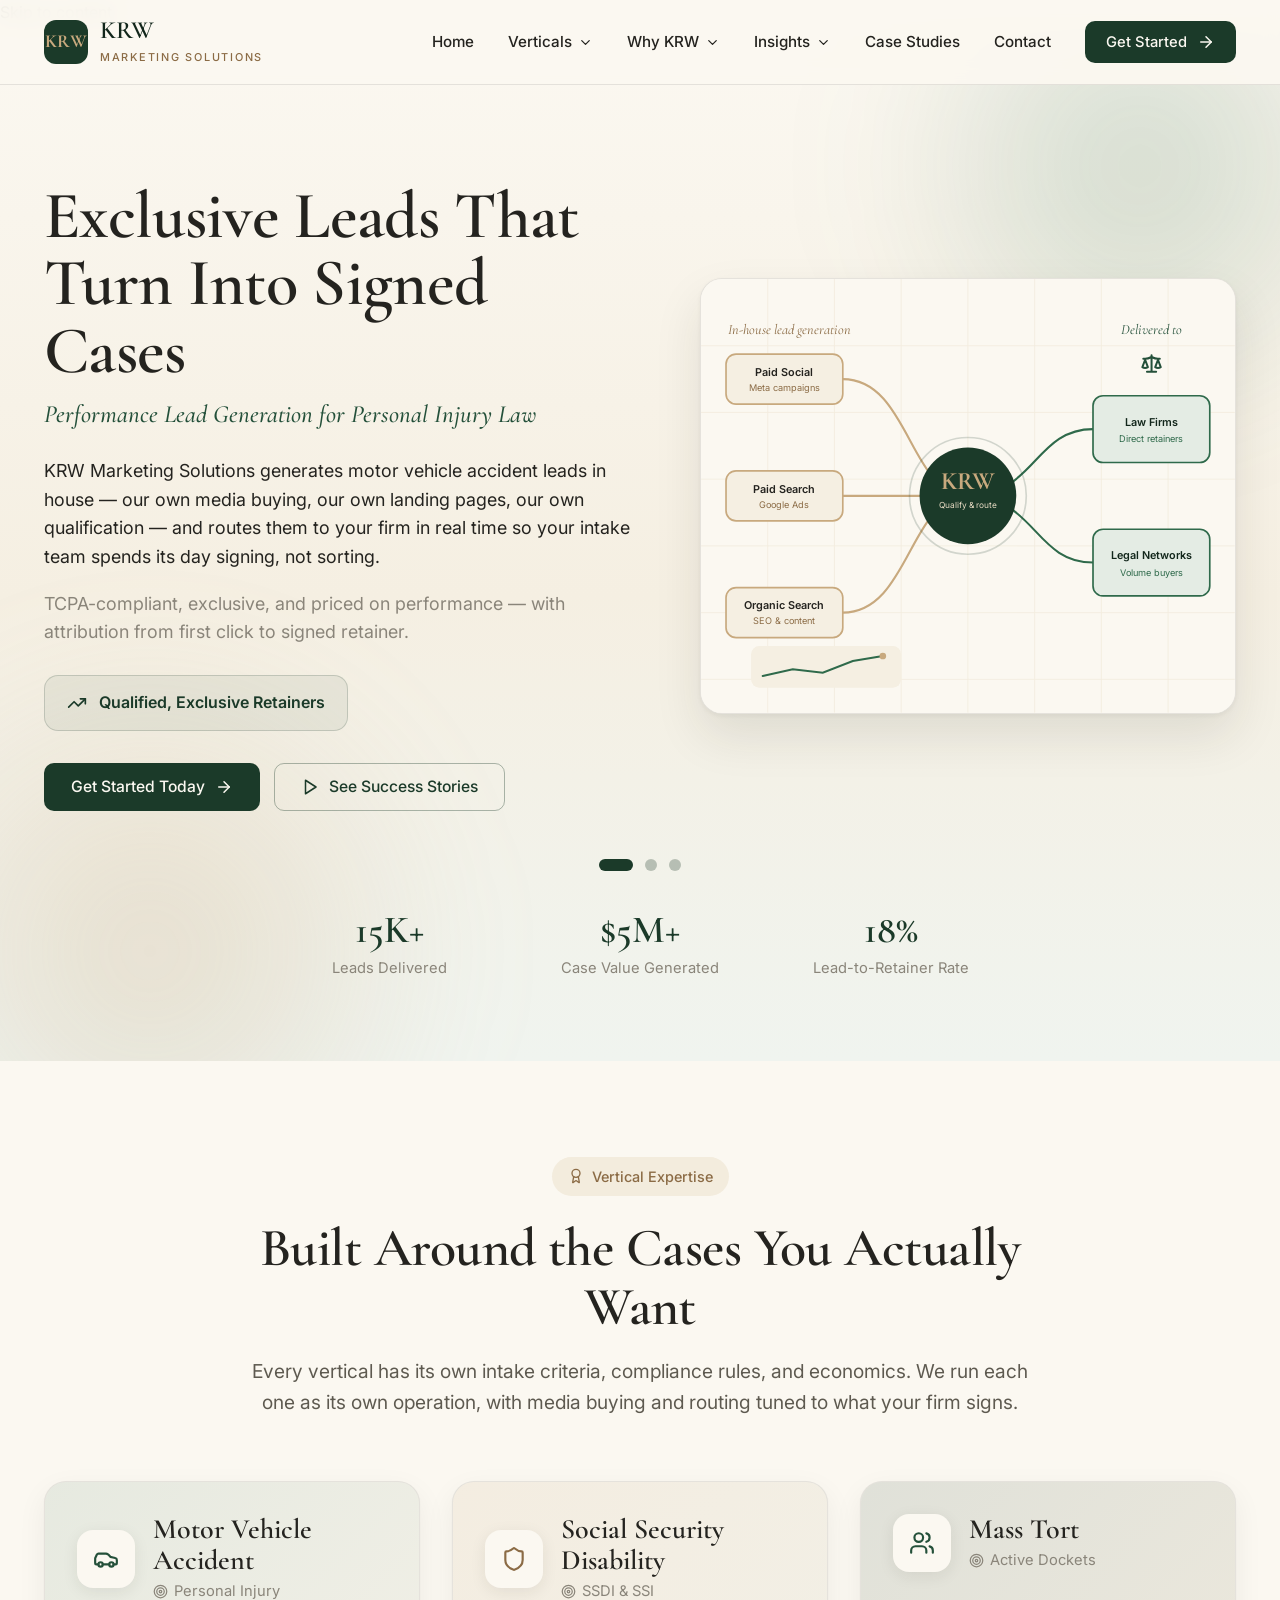
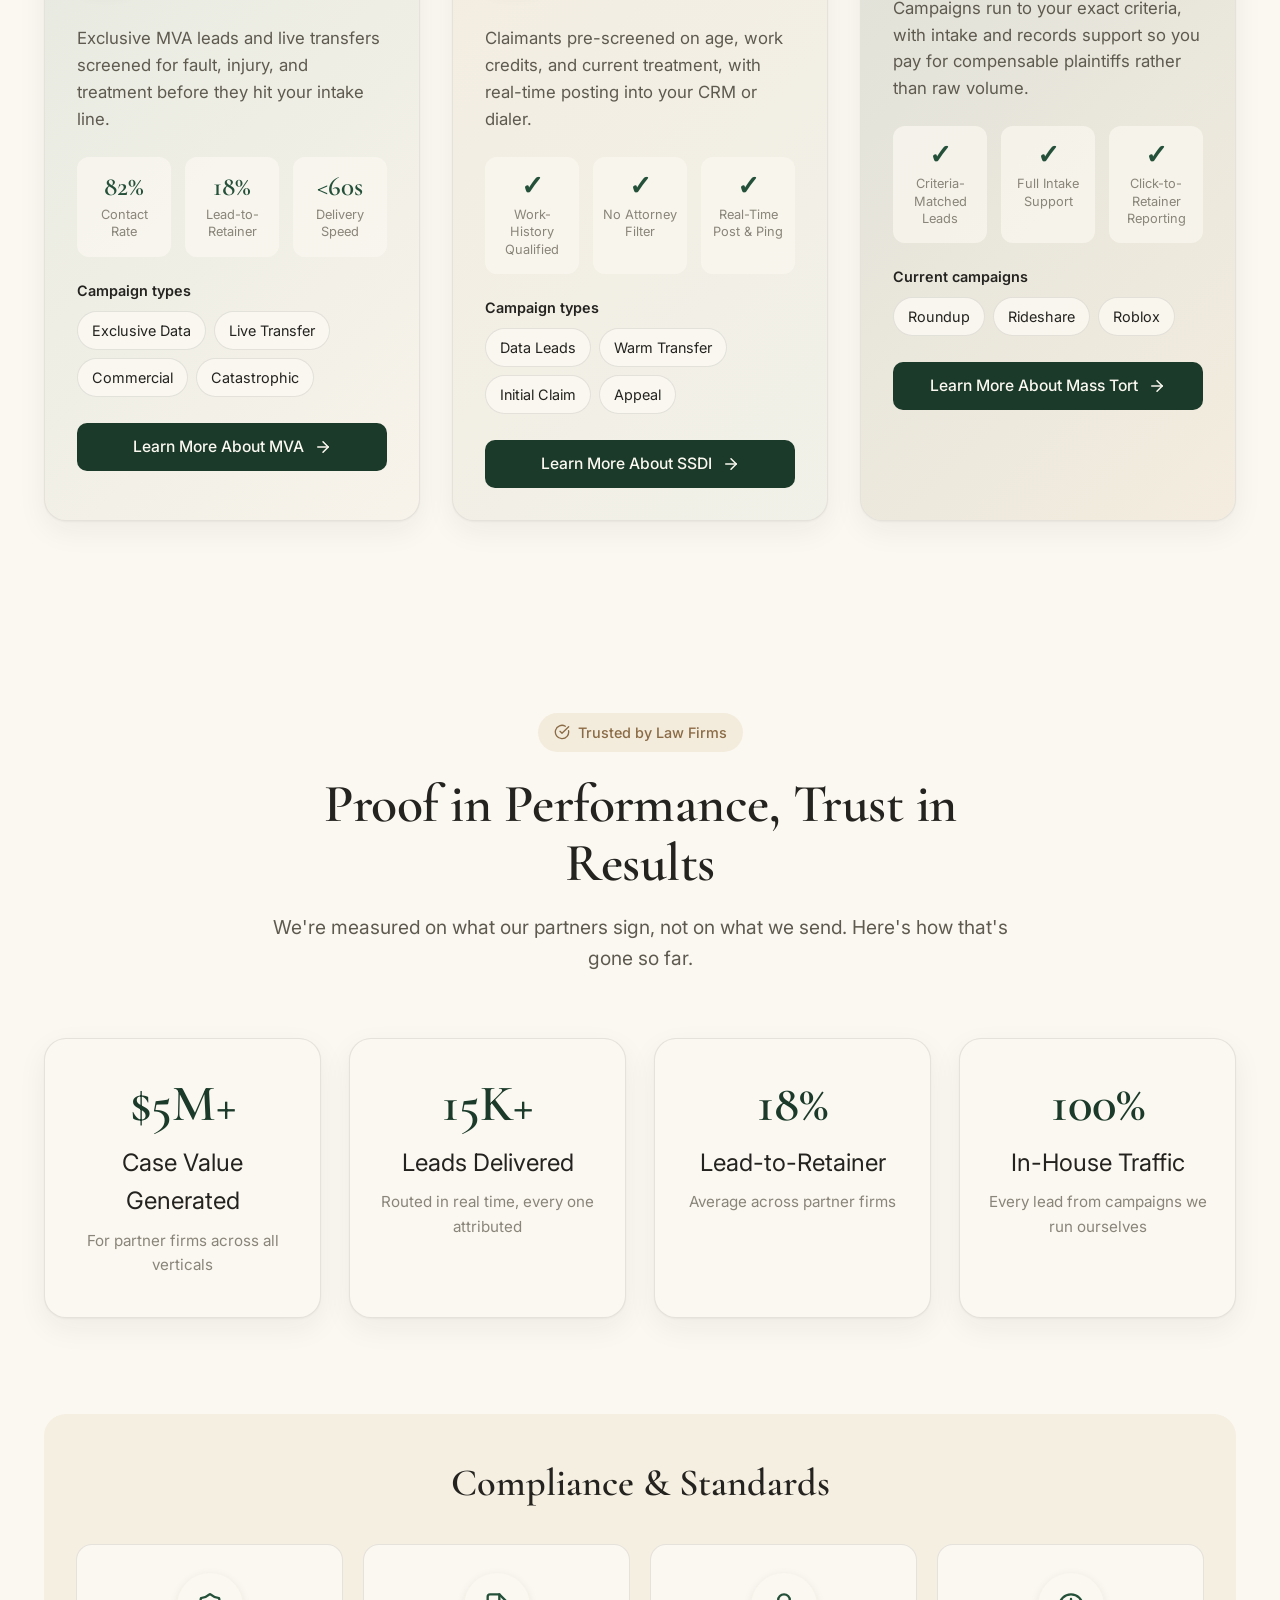
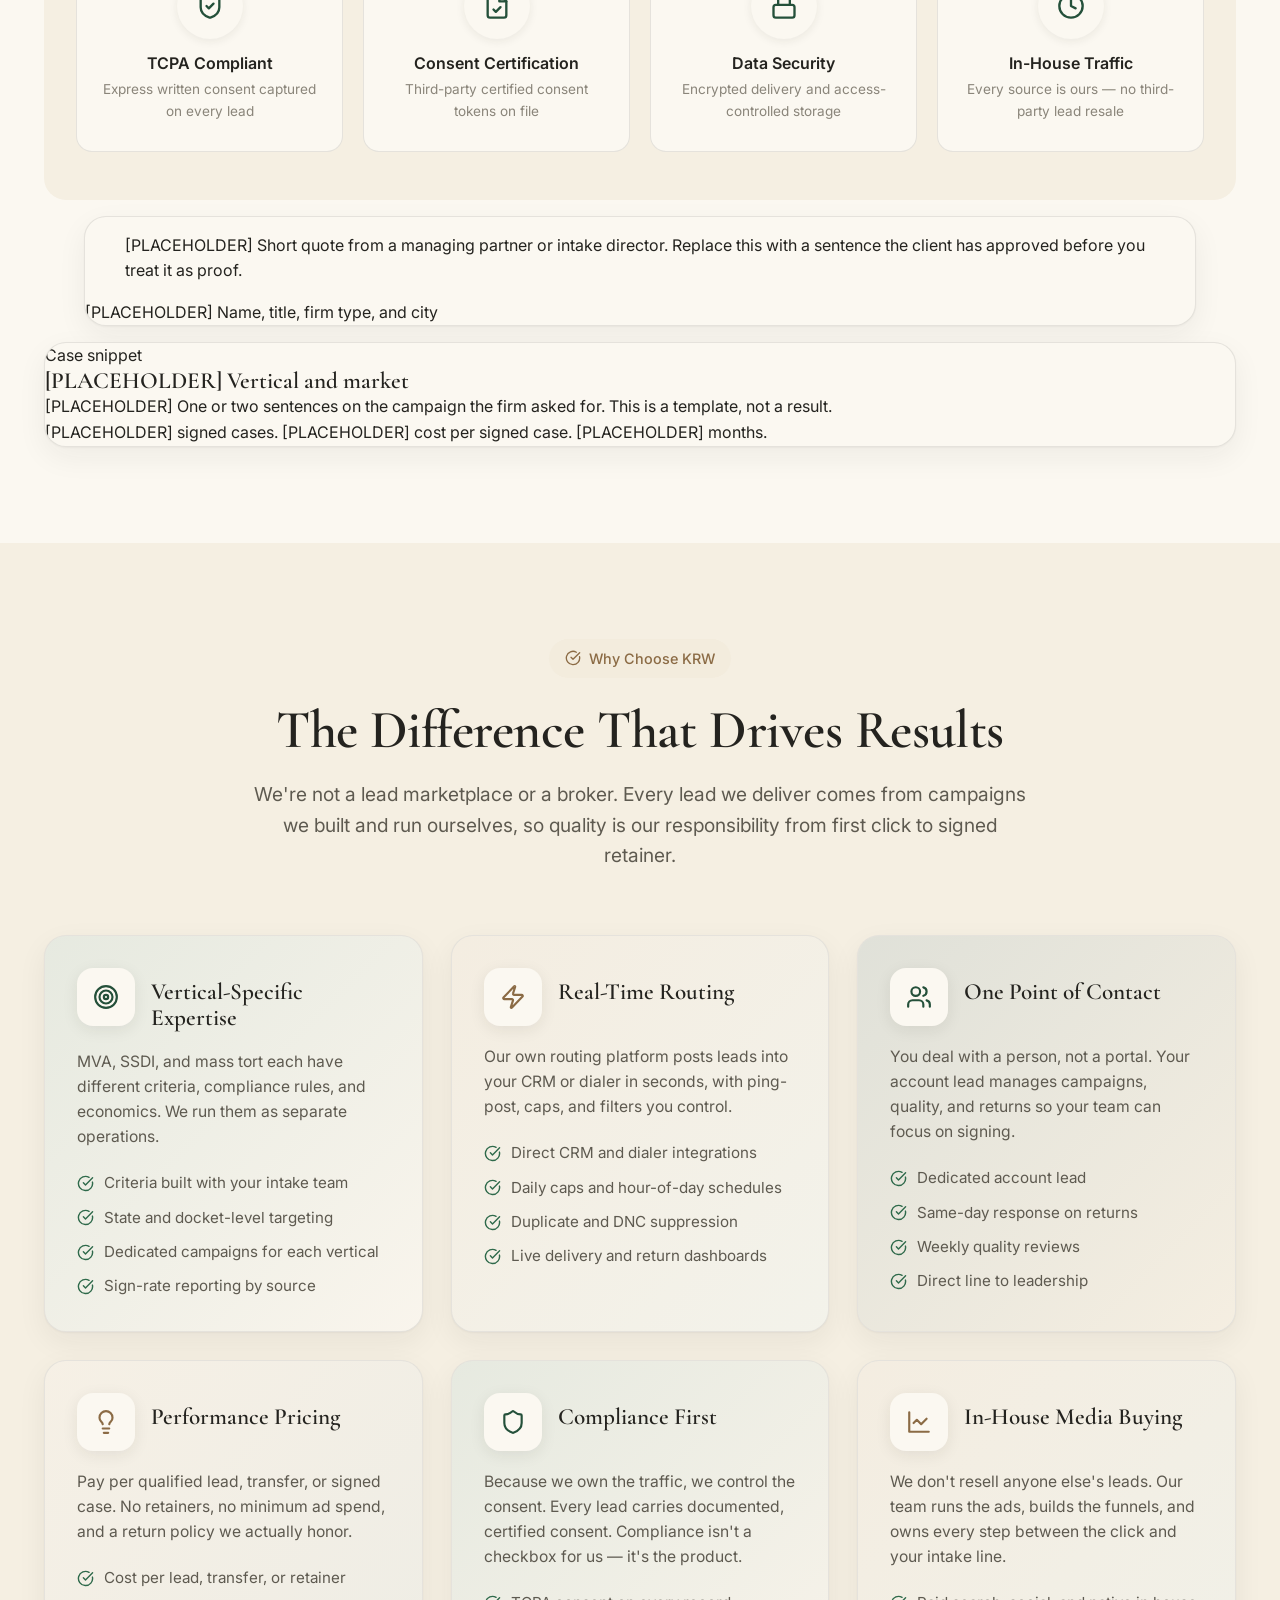
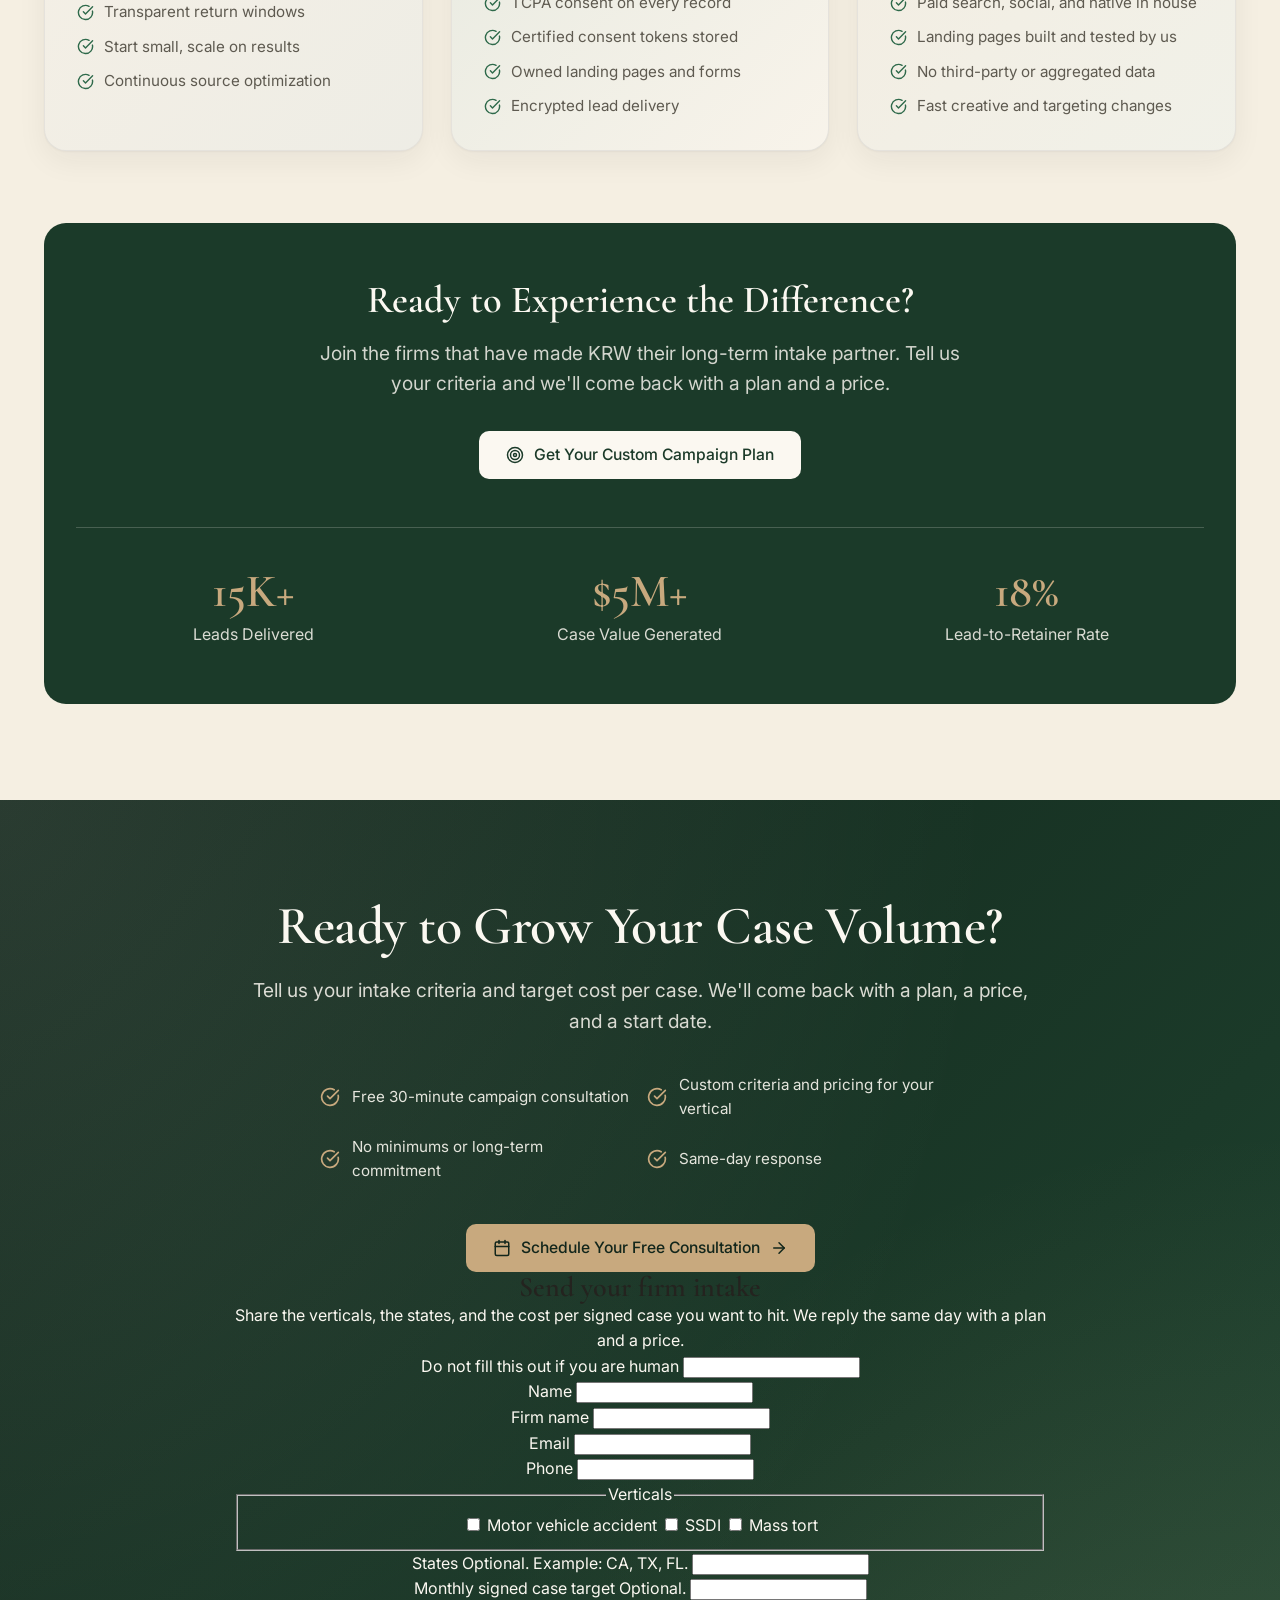
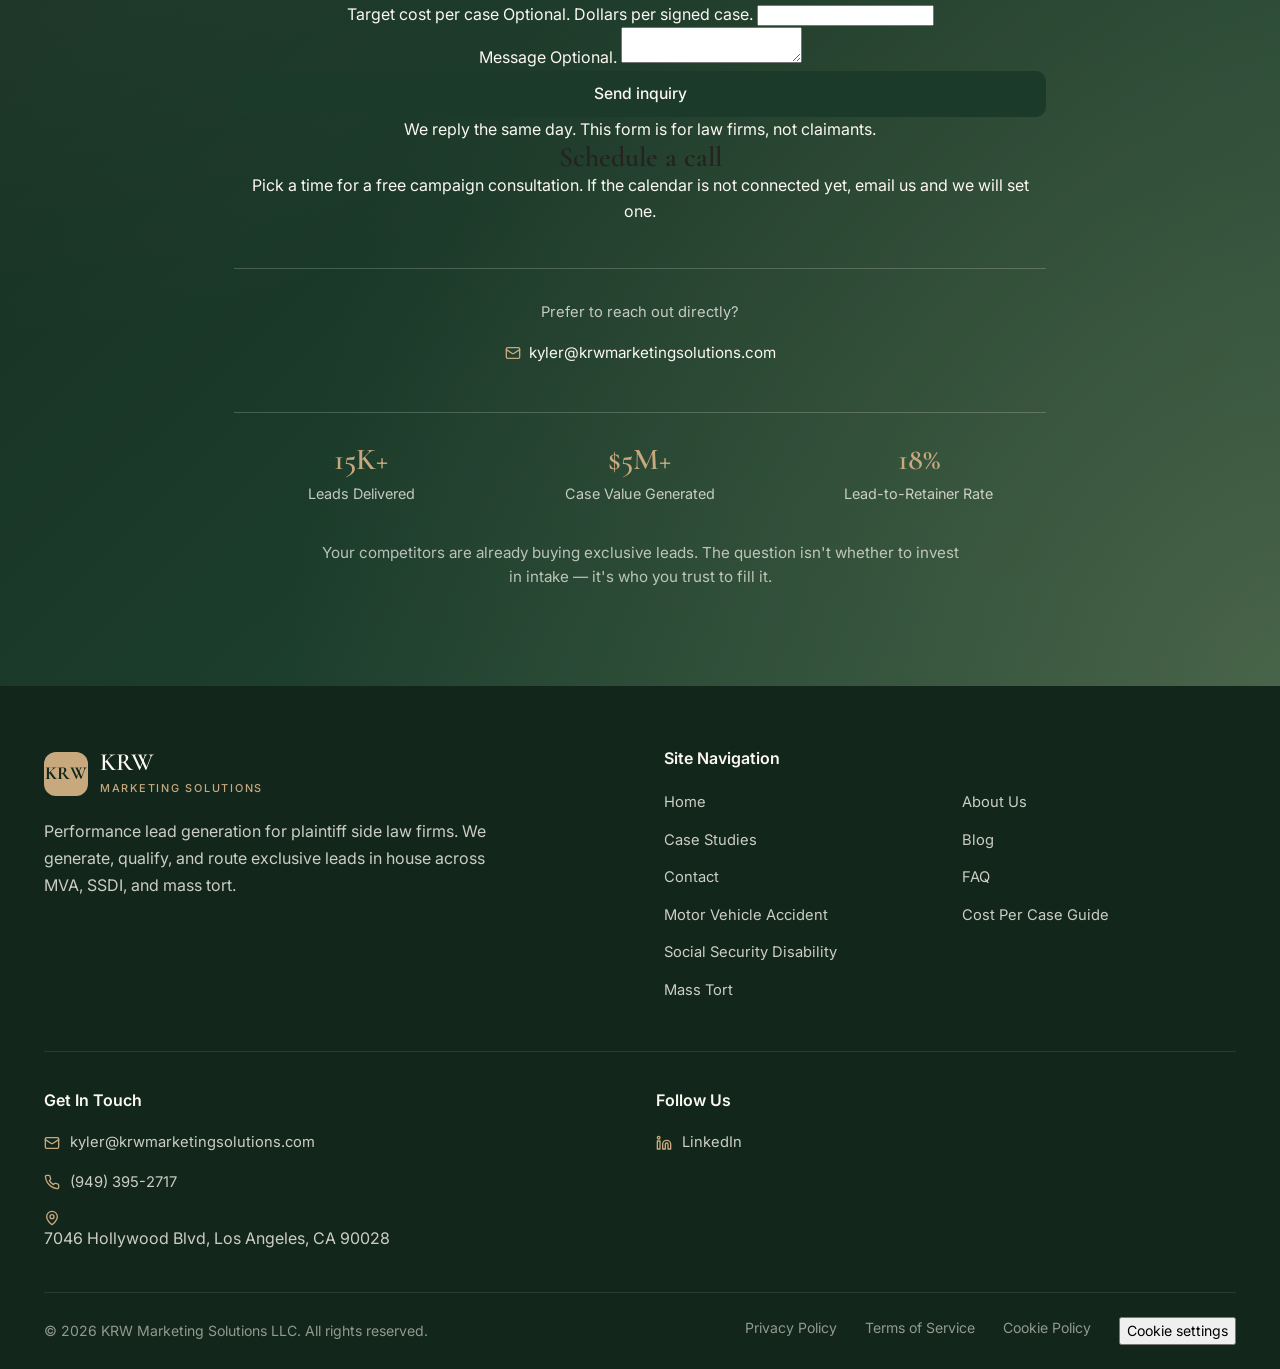
==== commit 0234e41b: "Add the confirmed phone, address, and homepage stats. Use the owner's Los Angeles office and phone o" ====
--- a/site/index.html
+++ b/site/index.html
@@ -442,14 +442,15 @@
       "name": "KRW Marketing Solutions LLC",
       "url": "https://krwmarketingsolutions.com/",
       "email": "kyler@krwmarketingsolutions.com",
-      "telephone": "[PHONE]",
+      "telephone": "+1-949-395-2717",
       "logo": "https://krwmarketingsolutions.com/apple-touch-icon.png",
       "image": "https://krwmarketingsolutions.com/og-image.png",
       "address": {
         "@type": "PostalAddress",
-        "streetAddress": "[BUSINESS ADDRESS]",
+        "streetAddress": "7046 Hollywood Blvd",
         "addressLocality": "Los Angeles",
         "addressRegion": "CA",
+        "postalCode": "90028",
         "addressCountry": "US"
       },
       "founder": {
@@ -467,15 +468,16 @@
       "url": "https://krwmarketingsolutions.com/",
       "image": "https://krwmarketingsolutions.com/og-image.png",
       "email": "kyler@krwmarketingsolutions.com",
-      "telephone": "[PHONE]",
+      "telephone": "+1-949-395-2717",
       "parentOrganization": {
         "@id": "https://krwmarketingsolutions.com/#organization"
       },
       "address": {
         "@type": "PostalAddress",
-        "streetAddress": "[BUSINESS ADDRESS]",
+        "streetAddress": "7046 Hollywood Blvd",
         "addressLocality": "Los Angeles",
         "addressRegion": "CA",
+        "postalCode": "90028",
         "addressCountry": "US"
       },
       "areaServed": {
@@ -774,9 +776,9 @@
         </div>
 
         <div class="hero__stats">
-          <div><div class="hero__stat-num">15K+</div><!-- OWNER TO CONFIRM --><div class="hero__stat-label">Leads Delivered</div></div>
-          <div><div class="hero__stat-num">$5M+</div><!-- OWNER TO CONFIRM --><div class="hero__stat-label">Case Value Generated</div></div>
-          <div><div class="hero__stat-num">18%</div><!-- OWNER TO CONFIRM --><div class="hero__stat-label">Lead-to-Retainer Rate</div></div>
+          <div><div class="hero__stat-num">15K+</div><div class="hero__stat-label">Leads Delivered</div></div>
+          <div><div class="hero__stat-num">$5M+</div><div class="hero__stat-label">Case Value Generated</div></div>
+          <div><div class="hero__stat-num">18%</div><div class="hero__stat-label">Lead-to-Retainer Rate</div></div>
         </div>
       </div>
     </section>
@@ -813,9 +815,9 @@
             </div>
             <p class="vcard__desc">Exclusive MVA leads and live transfers screened for fault, injury, and treatment before they hit your intake line.</p>
               <div class="vcard__stats">
-              <div class="vcard__stat"><div class="vcard__stat-num">82%</div><!-- OWNER TO CONFIRM --><div class="vcard__stat-label">Contact Rate</div></div>
-              <div class="vcard__stat"><div class="vcard__stat-num">18%</div><!-- OWNER TO CONFIRM --><div class="vcard__stat-label">Lead-to-Retainer</div></div>
-              <div class="vcard__stat"><div class="vcard__stat-num">&lt;60s</div><!-- OWNER TO CONFIRM --><div class="vcard__stat-label">Delivery Speed</div></div>
+              <div class="vcard__stat"><div class="vcard__stat-num">82%</div><div class="vcard__stat-label">Contact Rate</div></div>
+              <div class="vcard__stat"><div class="vcard__stat-num">18%</div><div class="vcard__stat-label">Lead-to-Retainer</div></div>
+              <div class="vcard__stat"><div class="vcard__stat-num">&lt;60s</div><div class="vcard__stat-label">Delivery Speed</div></div>
             </div>
             <div class="vcard__features">
               <h4>Campaign types</h4>
@@ -904,17 +906,17 @@
 
         <div class="proof__stats">
           <div class="card stat-card">
-            <div class="stat-card__num">$5M+</div><!-- OWNER TO CONFIRM -->
+            <div class="stat-card__num">$5M+</div>
             <div class="stat-card__title">Case Value Generated</div>
             <div class="stat-card__desc">For partner firms across all verticals</div>
           </div>
           <div class="card stat-card">
-            <div class="stat-card__num">15K+</div><!-- OWNER TO CONFIRM -->
+            <div class="stat-card__num">15K+</div>
             <div class="stat-card__title">Leads Delivered</div>
             <div class="stat-card__desc">Routed in real time, every one attributed</div>
           </div>
           <div class="card stat-card">
-            <div class="stat-card__num">18%</div><!-- OWNER TO CONFIRM -->
+            <div class="stat-card__num">18%</div>
             <div class="stat-card__title">Lead-to-Retainer</div>
             <div class="stat-card__desc">Average across partner firms</div>
           </div>
@@ -1074,9 +1076,9 @@
             Get Your Custom Campaign Plan
           </a>
           <div class="cta-box__stats">
-            <div><div class="cta-box__num">15K+</div><!-- OWNER TO CONFIRM --><div class="cta-box__label">Leads Delivered</div></div>
-            <div><div class="cta-box__num">$5M+</div><!-- OWNER TO CONFIRM --><div class="cta-box__label">Case Value Generated</div></div>
-            <div><div class="cta-box__num">18%</div><!-- OWNER TO CONFIRM --><div class="cta-box__label">Lead-to-Retainer Rate</div></div>
+            <div><div class="cta-box__num">15K+</div><div class="cta-box__label">Leads Delivered</div></div>
+            <div><div class="cta-box__num">$5M+</div><div class="cta-box__label">Case Value Generated</div></div>
+            <div><div class="cta-box__num">18%</div><div class="cta-box__label">Lead-to-Retainer Rate</div></div>
           </div>
         </div>
       </div>
@@ -1177,9 +1179,9 @@
         </div>
 
         <div class="final__stats">
-          <div><div class="final__stat-num">15K+</div><!-- OWNER TO CONFIRM --><div class="final__stat-label">Leads Delivered</div></div>
-          <div><div class="final__stat-num">$5M+</div><!-- OWNER TO CONFIRM --><div class="final__stat-label">Case Value Generated</div></div>
-          <div><div class="final__stat-num">18%</div><!-- OWNER TO CONFIRM --><div class="final__stat-label">Lead-to-Retainer Rate</div></div>
+          <div><div class="final__stat-num">15K+</div><div class="final__stat-label">Leads Delivered</div></div>
+          <div><div class="final__stat-num">$5M+</div><div class="final__stat-label">Case Value Generated</div></div>
+          <div><div class="final__stat-num">18%</div><div class="final__stat-label">Lead-to-Retainer Rate</div></div>
         </div>
 
         <p class="final__closing">Your competitors are already buying exclusive leads. The question isn't whether to invest in intake — it's who you trust to fill it.</p>
@@ -1229,8 +1231,8 @@
           <h4>Get In Touch</h4>
           <ul>
             <li><a class="footer__contact" href="mailto:kyler@krwmarketingsolutions.com"><svg viewBox="0 0 24 24" fill="none" stroke="currentColor" stroke-width="2" stroke-linecap="round" stroke-linejoin="round"><rect width="20" height="16" x="2" y="4" rx="2"/><path d="m22 7-8.97 5.7a1.94 1.94 0 0 1-2.06 0L2 7"/></svg>kyler@krwmarketingsolutions.com</a></li>
-            <li><span class="footer__contact"><svg viewBox="0 0 24 24" fill="none" stroke="currentColor" stroke-width="2" stroke-linecap="round" stroke-linejoin="round"><path d="M22 16.92v3a2 2 0 0 1-2.18 2 19.79 19.79 0 0 1-8.63-3.07 19.5 19.5 0 0 1-6-6 19.79 19.79 0 0 1-3.07-8.67A2 2 0 0 1 4.11 2h3a2 2 0 0 1 2 1.72 12.84 12.84 0 0 0 .7 2.81 2 2 0 0 1-.45 2.11L8.09 9.91a16 16 0 0 0 6 6l1.27-1.27a2 2 0 0 1 2.11-.45 12.84 12.84 0 0 0 2.81.7A2 2 0 0 1 22 16.92z"/></svg>[PHONE]</span></li>
-            <li><span class="footer__contact"><svg viewBox="0 0 24 24" fill="none" stroke="currentColor" stroke-width="2" stroke-linecap="round" stroke-linejoin="round"><path d="M20 10c0 6-8 12-8 12s-8-6-8-12a8 8 0 0 1 16 0Z"/><circle cx="12" cy="10" r="3"/></svg>[BUSINESS ADDRESS], Los Angeles, CA</span></li>
+            <li><a class="footer__contact" href="tel:+19493952717"><svg viewBox="0 0 24 24" fill="none" stroke="currentColor" stroke-width="2" stroke-linecap="round" stroke-linejoin="round"><path d="M22 16.92v3a2 2 0 0 1-2.18 2 19.79 19.79 0 0 1-8.63-3.07 19.5 19.5 0 0 1-6-6 19.79 19.79 0 0 1-3.07-8.67A2 2 0 0 1 4.11 2h3a2 2 0 0 1 2 1.72 12.84 12.84 0 0 0 .7 2.81 2 2 0 0 1-.45 2.11L8.09 9.91a16 16 0 0 0 6 6l1.27-1.27a2 2 0 0 1 2.11-.45 12.84 12.84 0 0 0 2.81.7A2 2 0 0 1 22 16.92z"/></svg>(949) 395-2717</a></li>
+            <li><span class="footer__contact"><svg viewBox="0 0 24 24" fill="none" stroke="currentColor" stroke-width="2" stroke-linecap="round" stroke-linejoin="round"><path d="M20 10c0 6-8 12-8 12s-8-6-8-12a8 8 0 0 1 16 0Z"/><circle cx="12" cy="10" r="3"/></svg>7046 Hollywood Blvd, Los Angeles, CA 90028</span></li>
           </ul>
         </div>
         <div>
